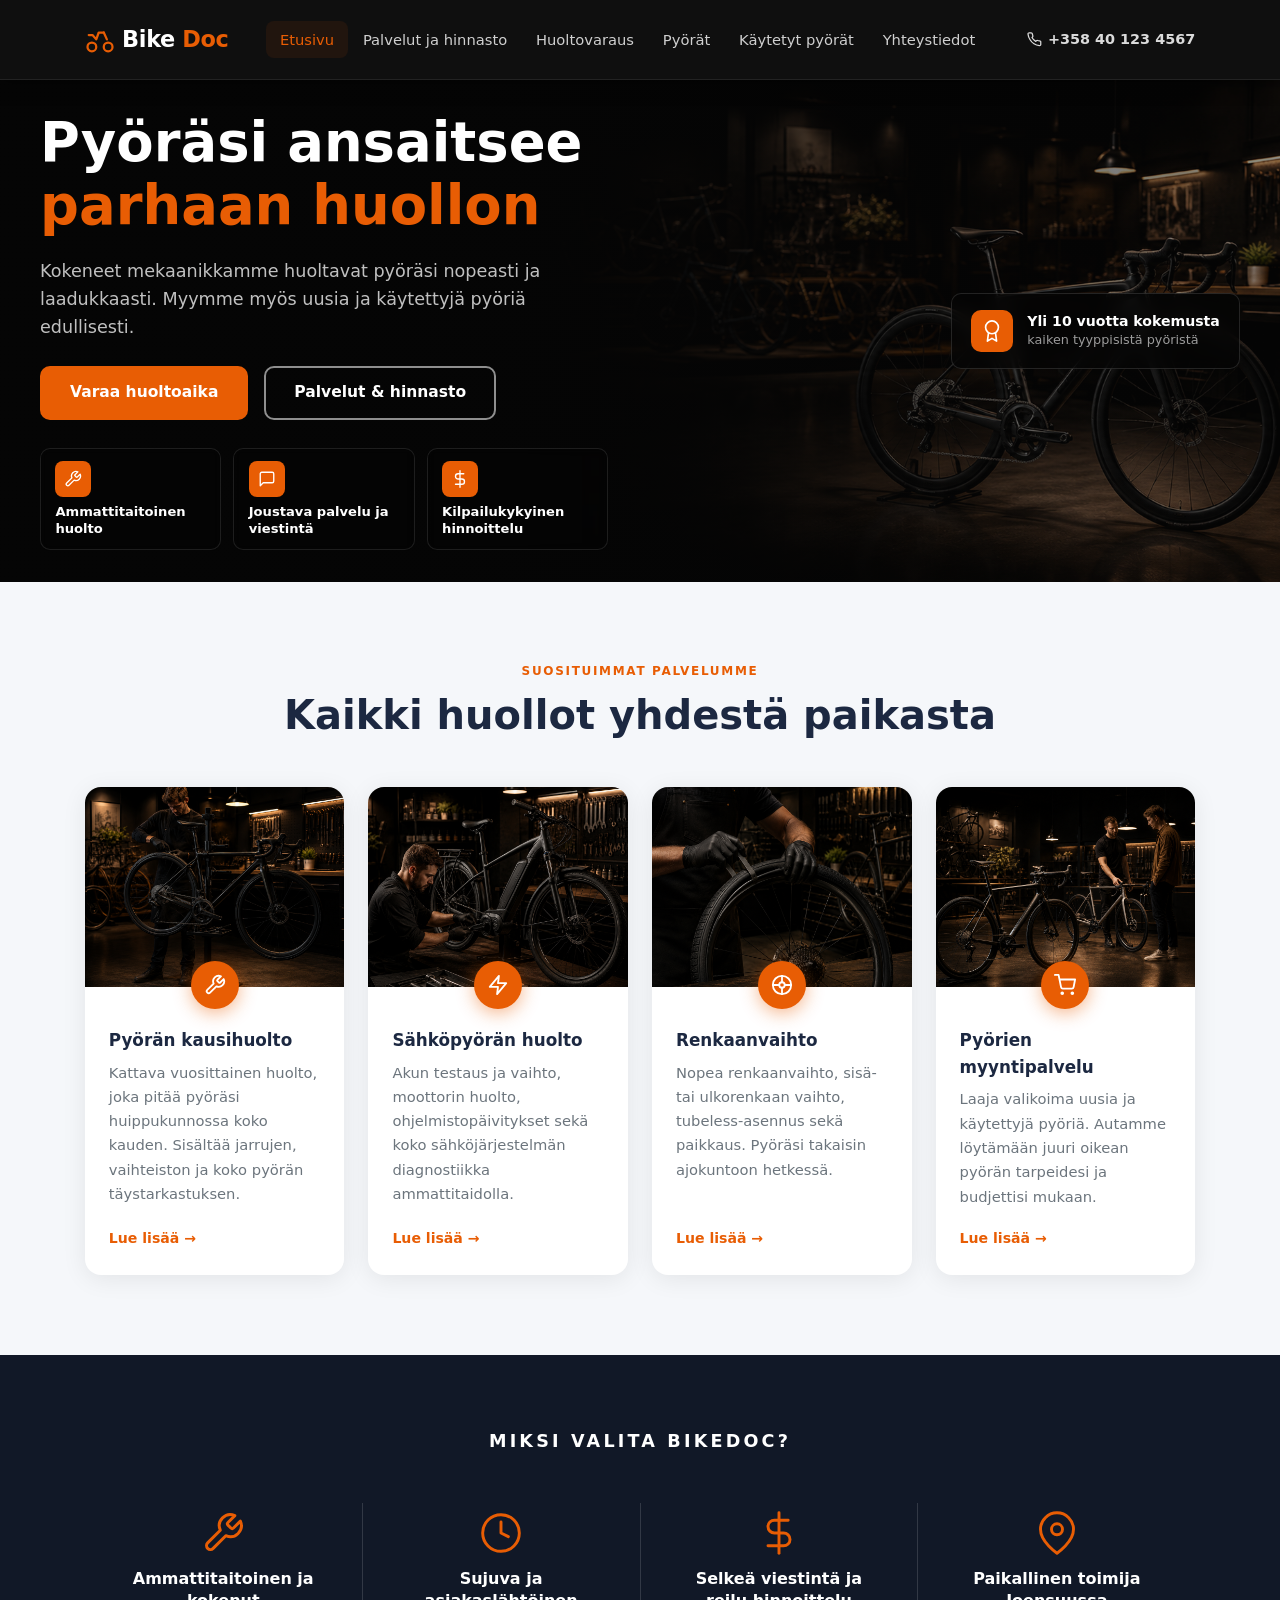
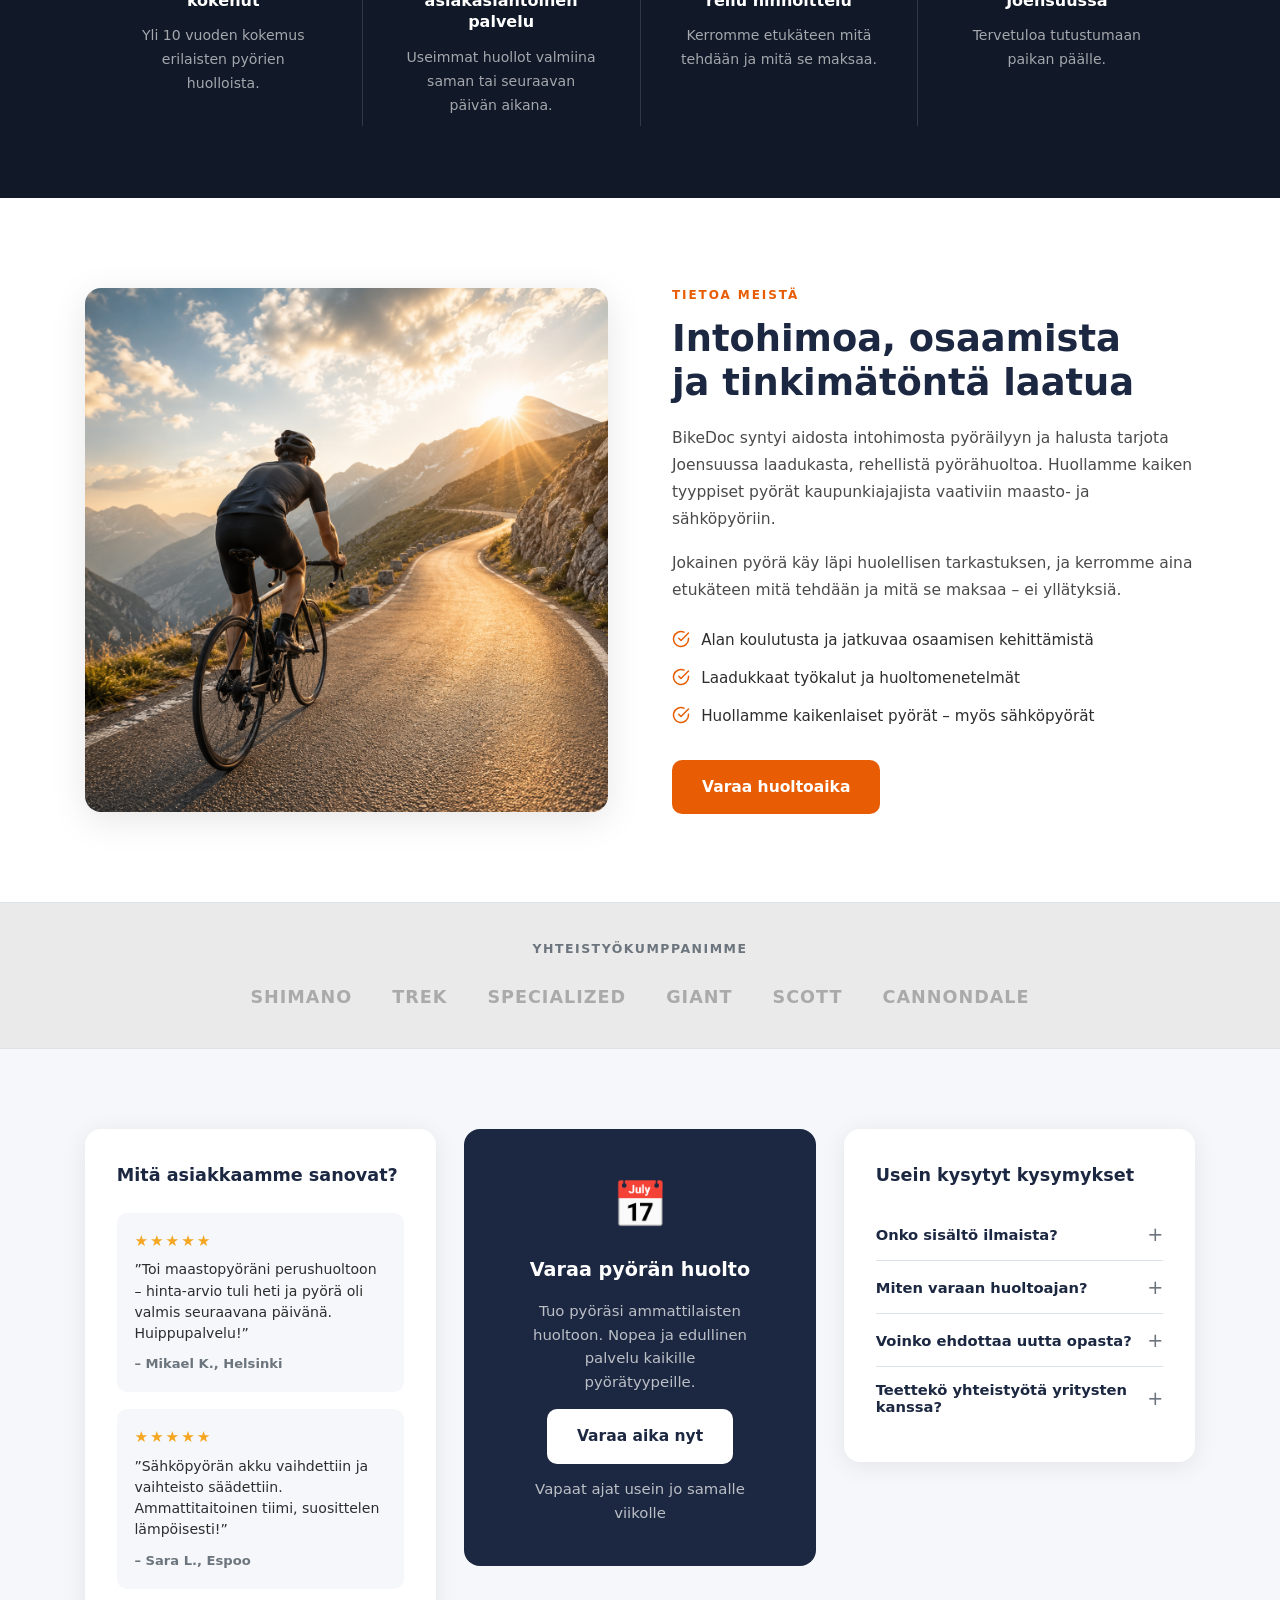
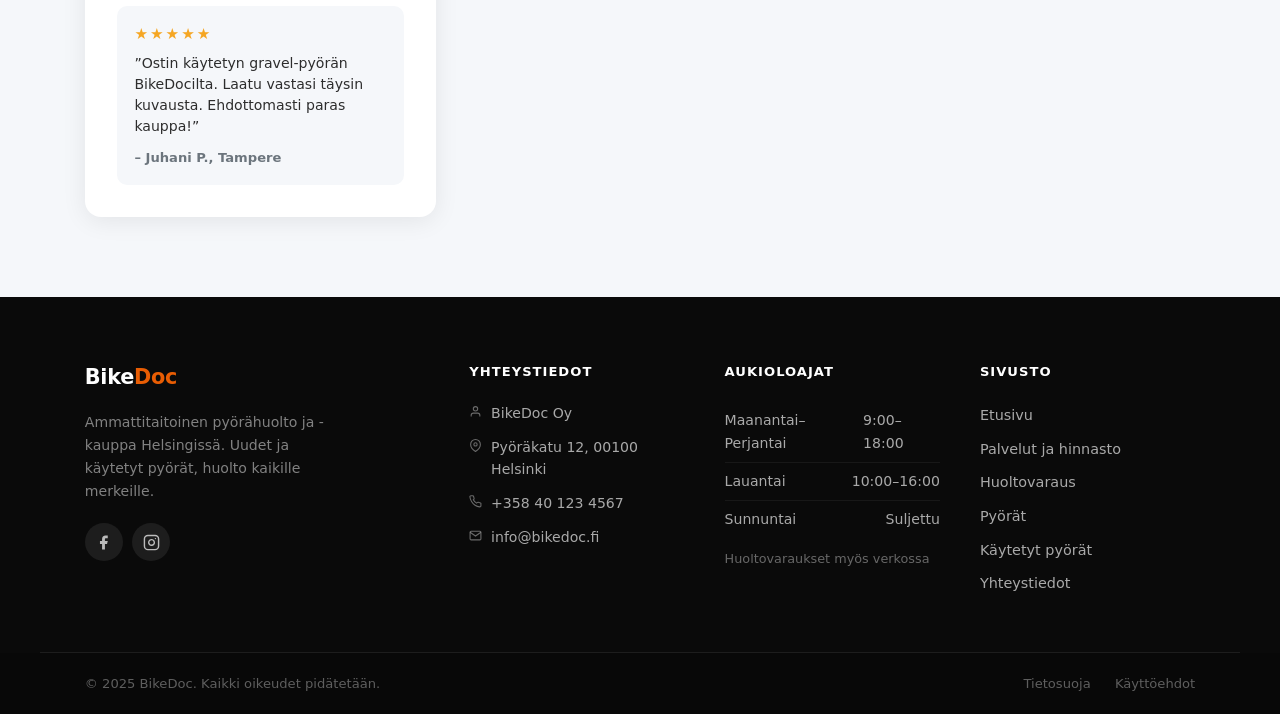
==== index.html @ e38646f8 "Muutokset" ====
﻿<!DOCTYPE html>
<html lang="fi">
<head>
  <meta charset="UTF-8" />
  <meta name="viewport" content="width=device-width, initial-scale=1.0" />
  <title>BikeDoc – Pyörähuolto &amp; pyöräkauppa</title>
  <meta name="description" content="BikeDoc tarjoaa ammattitaitoisen pyörähuollon, uusien ja käytettyjen pyörien myynnin sekä kaiken tarvittavan pyöräilyyn. Helsinki." />
  <link rel="stylesheet" href="css/style.css" />
  <style>
    /* ---- Moderni palvelukortit-osio ----------------------------- */
    .palvelut-osio {
      padding: 5rem 0;
      background: var(--clr-light, #f5f7fa);
    }
    .palvelut-eyebrow {
      display: block;
      text-align: center;
      font-size: 0.75rem;
      font-weight: 700;
      letter-spacing: 0.14em;
      text-transform: uppercase;
      color: #E85D04;
      margin-bottom: 0.6rem;
    }
    .palvelut-otsikko {
      text-align: center;
      font-size: clamp(1.8rem, 3.8vw, 2.5rem);
      font-weight: 800;
      color: var(--clr-dark, #1c2841);
      margin-bottom: 3rem;
      line-height: 1.2;
    }
    .palvelut-grid {
      display: grid;
      grid-template-columns: repeat(4, 1fr);
      gap: 1.5rem;
    }
    .palvelut-kortti {
      background: #fff;
      border-radius: 16px;
      box-shadow: 0 4px 24px rgba(0,0,0,.08);
      overflow: visible;
      transition: transform 0.28s ease, box-shadow 0.28s ease;
      display: flex;
      flex-direction: column;
    }
    .palvelut-kortti:hover {
      transform: translateY(-7px);
      box-shadow: 0 18px 48px rgba(0,0,0,.16);
    }
    .palvelut-kuva-wrap {
      position: relative;
      flex-shrink: 0;
    }
    .palvelut-kuva {
      width: 100%;
      height: 200px;
      object-fit: cover;
      display: block;
      border-radius: 16px 16px 0 0;
    }
    .palvelut-ikoni-wrap {
      position: absolute;
      bottom: -22px;
      left: 50%;
      transform: translateX(-50%);
      width: 48px;
      height: 48px;
      background: #E85D04;
      border-radius: 50%;
      display: flex;
      align-items: center;
      justify-content: center;
      box-shadow: 0 4px 18px rgba(232,93,4,.45);
      z-index: 2;
    }
    .palvelut-teksti {
      padding: 2.2rem 1.5rem 1.6rem;
      display: flex;
      flex-direction: column;
      flex: 1;
      gap: 0.4rem;
    }
    .palvelut-teksti h3 {
      font-size: 1.05rem;
      font-weight: 700;
      color: var(--clr-dark, #1c2841);
      margin-top: 0.3rem;
    }
    .palvelut-teksti p {
      font-size: 0.92rem;
      color: var(--clr-muted, #6c757d);
      line-height: 1.65;
      flex: 1;
    }
    .palvelut-linkki {
      display: inline-flex;
      align-items: center;
      gap: 0.2rem;
      font-size: 0.88rem;
      font-weight: 700;
      color: #E85D04;
      margin-top: 0.75rem;
      transition: gap 0.2s ease, color 0.2s ease;
      text-decoration: none;
    }
    .palvelut-linkki:hover {
      gap: 0.45rem;
      color: #c44b00;
    }
    @media (max-width: 1024px) {
      .palvelut-grid { grid-template-columns: repeat(2, 1fr); }
    }
    @media (max-width: 580px) {
      .palvelut-grid { grid-template-columns: 1fr; }
    }

    /* ---- Miksi valita -osio ----------------------------------- */
    .miksi-osio {
      background: #111827;
      padding: 4.5rem 0;
      width: 100%;
    }
    .miksi-otsikko {
      text-align: center;
      font-size: clamp(0.9rem, 2vw, 1.1rem);
      font-weight: 800;
      letter-spacing: 0.18em;
      text-transform: uppercase;
      color: #fff;
      margin-bottom: 3rem;
    }
    .miksi-grid {
      display: flex;
      align-items: stretch;
    }
    .miksi-kohta {
      flex: 1;
      display: flex;
      flex-direction: column;
      align-items: center;
      text-align: center;
      padding: 0.5rem 2.5rem;
      gap: 0.8rem;
    }
    .miksi-kohta + .miksi-kohta {
      border-left: 1px solid rgba(255,255,255,.14);
    }
    .miksi-ikoni {
      width: 44px;
      height: 44px;
      color: #E85D04;
      flex-shrink: 0;
      transition: transform 0.25s ease, color 0.25s ease;
    }
    .miksi-kohta:hover .miksi-ikoni {
      transform: scale(1.18);
      color: #ff7e35;
    }
    .miksi-kohta h3 {
      font-size: 1rem;
      font-weight: 700;
      color: #fff;
      line-height: 1.35;
      margin: 0;
    }
    .miksi-kohta p {
      font-size: 0.88rem;
      color: rgba(255,255,255,.62);
      line-height: 1.7;
      margin: 0;
    }
    @media (max-width: 768px) {
      .miksi-grid {
        flex-direction: column;
      }
      .miksi-kohta {
        padding: 1.75rem 1.5rem;
      }
      .miksi-kohta + .miksi-kohta {
        border-left: none;
        border-top: 1px solid rgba(255,255,255,.14);
      }
    }

    /* ---- Tietoa meistä -osio ---------------------------------- */
    .tietoa-osio {
      padding: 5.5rem 0;
      background: #fff;
    }
    .tietoa-grid {
      display: grid;
      grid-template-columns: 1fr 1fr;
      gap: 4rem;
      align-items: center;
    }
    .tietoa-kuva img {
      width: 100%;
      height: auto;
      border-radius: 16px;
      box-shadow: 0 8px 36px rgba(0,0,0,.10);
      display: block;
    }
    .tietoa-eyebrow {
      display: block;
      font-size: 0.75rem;
      font-weight: 700;
      letter-spacing: 0.16em;
      text-transform: uppercase;
      color: #E85D04;
      margin-bottom: 0.75rem;
    }
    .tietoa-otsikko {
      font-size: clamp(1.7rem, 3.2vw, 2.3rem);
      font-weight: 800;
      color: #1c2841;
      line-height: 1.2;
      margin-bottom: 1.25rem;
    }
    .tietoa-teksti p {
      font-size: 0.97rem;
      color: #4a4a4a;
      line-height: 1.75;
      margin-bottom: 1rem;
    }
    .tietoa-lista {
      list-style: none;
      padding: 0;
      margin: 1.5rem 0 2rem;
      display: flex;
      flex-direction: column;
      gap: 0.85rem;
    }
    .tietoa-lista li {
      display: flex;
      align-items: flex-start;
      gap: 0.7rem;
      font-size: 0.95rem;
      color: #2d2d2d;
      font-weight: 500;
    }
    .tietoa-lista li svg {
      flex-shrink: 0;
      margin-top: 2px;
      color: #E85D04;
    }
    @media (max-width: 860px) {
      .tietoa-grid {
        grid-template-columns: 1fr;
        gap: 2.5rem;
      }
    }
  </style>
</head>
<body>

  <!-- ======================================================
       1. HEADER – logo | nav (6 kpl) | puhelin | sticky
       ====================================================== -->
  <header class="site-header" id="site-header">
    <div class="container hdr-inner">

      <!-- Logo -->
      <a href="index.html" class="logo" aria-label="BikeDoc etusivu">
        <svg width="30" height="30" viewBox="0 0 24 24" fill="none" stroke="currentColor"
             stroke-width="1.8" stroke-linecap="round" stroke-linejoin="round" aria-hidden="true">
          <circle cx="5.5" cy="17.5" r="3.5"/>
          <circle cx="18.5" cy="17.5" r="3.5"/>
          <path d="M15 6h-4l-2 5.5-3-3.5H3"/>
          <path d="M15 6l2.5 5.5"/>
        </svg>
        Bike<span>Doc</span>
      </a>

      <!-- Hamburger (mobiili) -->
      <button class="hamburger" id="hamburger"
              aria-label="Avaa valikko" aria-expanded="false" aria-controls="main-nav">
        <span></span><span></span><span></span>
      </button>

      <!-- Navigaatio – keskellä -->
      <nav class="main-nav" id="main-nav" role="navigation" aria-label="Päänavigaatio">
        <ul>
          <li><a href="index.html" class="active" aria-current="page">Etusivu</a></li>
          <li><a href="palvelut.html">Palvelut ja hinnasto</a></li>
          <li><a href="huoltovaraus.html">Huoltovaraus</a></li>
          <li><a href="pyorat.html">Pyörät</a></li>
          <li><a href="kaytetyt.html">Käytetyt pyörät</a></li>
          <li><a href="yhteystiedot.html">Yhteystiedot</a></li>
        </ul>
      </nav>

      <!-- Puhelinnumero oikealla -->
      <a href="tel:+358401234567" class="hdr-phone" aria-label="Soita meille">
        <svg width="15" height="15" viewBox="0 0 24 24" fill="none" stroke="currentColor"
             stroke-width="2" stroke-linecap="round" stroke-linejoin="round" aria-hidden="true">
          <path d="M22 16.92v3a2 2 0 0 1-2.18 2 19.79 19.79 0 0 1-8.63-3.07
                   A19.5 19.5 0 0 1 4.69 12a19.79 19.79 0 0 1-3.07-8.67
                   A2 2 0 0 1 3.6 1.27h3a2 2 0 0 1 2 1.72
                   c.127.96.361 1.903.7 2.81a2 2 0 0 1-.45 2.11L7.91 8.9
                   a16 16 0 0 0 6.09 6.09l.98-.98a2 2 0 0 1 2.11-.45
                   c.907.339 1.85.573 2.81.7A2 2 0 0 1 22 16.92z"/>
        </svg>
        +358 40 123 4567
      </a>

    </div>
  </header><!-- /header -->


  <!-- ======================================================
       2. HERO – taustakuva | vasen sisältö | oikea visuaali
       ====================================================== -->
  <section class="hero" aria-labelledby="hero-heading">

    <!-- Taustakuva: korvaa url omalla kuvallasi -->
    <div class="hero-bg" style="background-image:url('images/etusivu.png');"
         role="img" aria-label="BikeDoc pyöräkorjaamo"></div>
    <div class="hero-overlay" aria-hidden="true"></div>

    <div class="container hero-inner">

      <!-- Vasen: otsikko + teksti + napit -->
      <div class="hero-content">
        <h1 id="hero-heading">Pyöräsi ansaitsee<br><em>parhaan huollon</em></h1>
        <p>Kokeneet mekaanikkamme huoltavat pyöräsi nopeasti ja laadukkaasti.
           Myymme myös uusia ja käytettyjä pyöriä edullisesti.</p>

        <!-- CTA-napit -->
        <div class="hero-buttons">
          <a href="huoltovaraus.html" class="btn btn-primary">Varaa huoltoaika</a>
          <a href="palvelut.html" class="btn btn-ghost">Palvelut &amp; hinnasto</a>
        </div>

        <!-- 3 feature-korttia vierekkäin -->
        <div class="hero-features">
          <div class="hero-feat">
            <div class="hf-icon-wrap" aria-hidden="true">
              <svg width="18" height="18" viewBox="0 0 24 24" fill="none" stroke="currentColor"
                   stroke-width="1.8" stroke-linecap="round" stroke-linejoin="round">
                <path d="M14.7 6.3a1 1 0 0 0 0 1.4l1.6 1.6a1 1 0 0 0 1.4 0l3.77-3.77a6 6 0 0 1-7.94 7.94l-6.91 6.91a2.12 2.12 0 0 1-3-3l6.91-6.91a6 6 0 0 1 7.94-7.94l-3.76 3.76z"/>
              </svg>
            </div>
            <strong>Ammattitaitoinen huolto</strong>
          </div>
          <div class="hero-feat">
            <div class="hf-icon-wrap" aria-hidden="true">
              <svg width="18" height="18" viewBox="0 0 24 24" fill="none" stroke="currentColor"
                   stroke-width="1.8" stroke-linecap="round" stroke-linejoin="round">
                <path d="M21 15a2 2 0 0 1-2 2H7l-4 4V5a2 2 0 0 1 2-2h14a2 2 0 0 1 2 2z"/>
              </svg>
            </div>
            <strong>Joustava palvelu ja viestintä</strong>
          </div>
          <div class="hero-feat">
            <div class="hf-icon-wrap" aria-hidden="true">
              <svg width="18" height="18" viewBox="0 0 24 24" fill="none" stroke="currentColor"
                   stroke-width="1.8" stroke-linecap="round" stroke-linejoin="round">
                <line x1="12" y1="1" x2="12" y2="23"/>
                <path d="M17 5H9.5a3.5 3.5 0 0 0 0 7h5a3.5 3.5 0 0 1 0 7H6"/>
              </svg>
            </div>
            <strong>Kilpailukykyinen hinnoittelu</strong>
          </div>
        </div>
      </div>

      <!-- Oikea: kokemusnosto kuvan päällä -->
      <div class="hero-right">

        <!-- Kokemusnosto kuvan päällä oikeassa reunassa -->
        <div class="hero-badge">
          <div class="hero-badge-icon" aria-hidden="true">
            <svg width="22" height="22" viewBox="0 0 24 24" fill="none" stroke="currentColor"
                 stroke-width="1.8" stroke-linecap="round" stroke-linejoin="round">
              <circle cx="12" cy="8" r="7"/>
              <polyline points="8.21 13.89 7 23 12 20 17 23 15.79 13.88"/>
            </svg>
          </div>
          <div class="hero-badge-text">
            <strong>Yli 10 vuotta kokemusta</strong>
            <span>kaiken tyyppisistä pyöristä</span>
          </div>
        </div>
      </div>

    </div><!-- /hero-inner -->

  </section><!-- /hero -->


  <!-- ======================================================
       3. PALVELUT – moderni kuvakortti-osio
       ====================================================== -->
  <section class="palvelut-osio" aria-labelledby="palvelut-heading">
    <div class="container">

      <span class="palvelut-eyebrow">SUOSITUIMMAT PALVELUMME</span>
      <h2 class="palvelut-otsikko" id="palvelut-heading">Kaikki huollot yhdestä paikasta</h2>

      <div class="palvelut-grid">

        <!-- Kortti 1: Pyörän kausihuolto -->
        <article class="palvelut-kortti">
          <div class="palvelut-kuva-wrap">
            <img src="images/palvelu_kausihuolto.png" alt="Pyörän kausihuolto" class="palvelut-kuva">
            <div class="palvelut-ikoni-wrap" aria-hidden="true">
              <svg width="22" height="22" viewBox="0 0 24 24" fill="none" stroke="#fff"
                   stroke-width="2" stroke-linecap="round" stroke-linejoin="round">
                <path d="M14.7 6.3a1 1 0 0 0 0 1.4l1.6 1.6a1 1 0 0 0 1.4 0l3.77-3.77a6 6 0 0 1-7.94 7.94l-6.91 6.91a2.12 2.12 0 0 1-3-3l6.91-6.91a6 6 0 0 1 7.94-7.94l-3.76 3.76z"/>
              </svg>
            </div>
          </div>
          <div class="palvelut-teksti">
            <h3>Pyörän kausihuolto</h3>
            <p>Kattava vuosittainen huolto, joka pitää pyöräsi huippukunnossa koko kauden.
               Sisältää jarrujen, vaihteiston ja koko pyörän täystarkastuksen.</p>
            <a href="palvelut.html" class="palvelut-linkki">Lue lisää →</a>
          </div>
        </article>

        <!-- Kortti 2: Sähköpyörän huolto -->
        <article class="palvelut-kortti">
          <div class="palvelut-kuva-wrap">
            <img src="images/palvelu_sahkopyoran_huolto.png" alt="Sähköpyörän huolto" class="palvelut-kuva">
            <div class="palvelut-ikoni-wrap" aria-hidden="true">
              <svg width="22" height="22" viewBox="0 0 24 24" fill="none" stroke="#fff"
                   stroke-width="2" stroke-linecap="round" stroke-linejoin="round">
                <polygon points="13 2 3 14 12 14 11 22 21 10 12 10 13 2"/>
              </svg>
            </div>
          </div>
          <div class="palvelut-teksti">
            <h3>Sähköpyörän huolto</h3>
            <p>Akun testaus ja vaihto, moottorin huolto, ohjelmistopäivitykset sekä
               koko sähköjärjestelmän diagnostiikka ammattitaidolla.</p>
            <a href="palvelut.html" class="palvelut-linkki">Lue lisää →</a>
          </div>
        </article>

        <!-- Kortti 3: Renkaanvaihto -->
        <article class="palvelut-kortti">
          <div class="palvelut-kuva-wrap">
            <img src="images/palvelu_renkaanvaihto.png" alt="Renkaanvaihto" class="palvelut-kuva">
            <div class="palvelut-ikoni-wrap" aria-hidden="true">
              <svg width="22" height="22" viewBox="0 0 24 24" fill="none" stroke="#fff"
                   stroke-width="2" stroke-linecap="round" stroke-linejoin="round">
                <circle cx="12" cy="12" r="10"/>
                <circle cx="12" cy="12" r="3"/>
                <line x1="12" y1="2" x2="12" y2="9"/>
                <line x1="12" y1="15" x2="12" y2="22"/>
                <line x1="2" y1="12" x2="9" y2="12"/>
                <line x1="15" y1="12" x2="22" y2="12"/>
              </svg>
            </div>
          </div>
          <div class="palvelut-teksti">
            <h3>Renkaanvaihto</h3>
            <p>Nopea renkaanvaihto, sisä- tai ulkorenkaan vaihto, tubeless-asennus sekä
               paikkaus. Pyöräsi takaisin ajokuntoon hetkessä.</p>
            <a href="palvelut.html" class="palvelut-linkki">Lue lisää →</a>
          </div>
        </article>

        <!-- Kortti 4: Pyörien myyntipalvelu -->
        <article class="palvelut-kortti">
          <div class="palvelut-kuva-wrap">
            <img src="images/palvelu_pyorien_myyntipalvelu.png" alt="Pyörien myyntipalvelu" class="palvelut-kuva">
            <div class="palvelut-ikoni-wrap" aria-hidden="true">
              <svg width="22" height="22" viewBox="0 0 24 24" fill="none" stroke="#fff"
                   stroke-width="2" stroke-linecap="round" stroke-linejoin="round">
                <circle cx="9" cy="21" r="1"/>
                <circle cx="20" cy="21" r="1"/>
                <path d="M1 1h4l2.68 13.39a2 2 0 0 0 2 1.61h9.72a2 2 0 0 0 2-1.61L23 6H6"/>
              </svg>
            </div>
          </div>
          <div class="palvelut-teksti">
            <h3>Pyörien myyntipalvelu</h3>
            <p>Laaja valikoima uusia ja käytettyjä pyöriä. Autamme löytämään juuri oikean
               pyörän tarpeidesi ja budjettisi mukaan.</p>
            <a href="palvelut.html" class="palvelut-linkki">Lue lisää →</a>
          </div>
        </article>

      </div><!-- /palvelut-grid -->
    </div>
  </section><!-- /palvelut -->


  <!-- ======================================================
       4. MIKSI VALITA – tumma palkki + 4 nostoa
       ====================================================== -->
  <section class="miksi-osio" aria-labelledby="miksi-heading">
    <div class="container">

      <h2 class="miksi-otsikko" id="miksi-heading">MIKSI VALITA BIKEDOC?</h2>

      <div class="miksi-grid">

        <!-- 1. Ammattitaitoinen -->
        <div class="miksi-kohta">
          <svg class="miksi-ikoni" viewBox="0 0 24 24" fill="none" stroke="currentColor"
               stroke-width="1.6" stroke-linecap="round" stroke-linejoin="round" aria-hidden="true">
            <path d="M14.7 6.3a1 1 0 0 0 0 1.4l1.6 1.6a1 1 0 0 0 1.4 0l3.77-3.77
                     a6 6 0 0 1-7.94 7.94l-6.91 6.91a2.12 2.12 0 0 1-3-3l6.91-6.91
                     a6 6 0 0 1 7.94-7.94l-3.76 3.76z"/>
          </svg>
          <h3>Ammattitaitoinen ja kokenut</h3>
          <p>Yli 10 vuoden kokemus erilaisten pyörien huolloista.</p>
        </div>

        <!-- 2. Nopea palvelu -->
        <div class="miksi-kohta">
          <svg class="miksi-ikoni" viewBox="0 0 24 24" fill="none" stroke="currentColor"
               stroke-width="1.6" stroke-linecap="round" stroke-linejoin="round" aria-hidden="true">
            <circle cx="12" cy="12" r="10"/>
            <polyline points="12 6 12 12 16 14"/>
          </svg>
          <h3>Sujuva ja asiakaslähtöinen palvelu</h3>
          <p>Useimmat huollot valmiina saman tai seuraavan päivän aikana.</p>
        </div>

        <!-- 3. Hinnoittelu -->
        <div class="miksi-kohta">
          <svg class="miksi-ikoni" viewBox="0 0 24 24" fill="none" stroke="currentColor"
               stroke-width="1.6" stroke-linecap="round" stroke-linejoin="round" aria-hidden="true">
            <line x1="12" y1="1" x2="12" y2="23"/>
            <path d="M17 5H9.5a3.5 3.5 0 0 0 0 7h5a3.5 3.5 0 0 1 0 7H6"/>
          </svg>
          <h3>Selkeä viestintä ja reilu hinnoittelu</h3>
          <p>Kerromme etukäteen mitä tehdään ja mitä se maksaa.</p>
        </div>

        <!-- 4. Paikallinen -->
        <div class="miksi-kohta">
          <svg class="miksi-ikoni" viewBox="0 0 24 24" fill="none" stroke="currentColor"
               stroke-width="1.6" stroke-linecap="round" stroke-linejoin="round" aria-hidden="true">
            <path d="M21 10c0 7-9 13-9 13s-9-6-9-13a9 9 0 0 1 18 0z"/>
            <circle cx="12" cy="10" r="3"/>
          </svg>
          <h3>Paikallinen toimija Joensuussa</h3>
          <p>Tervetuloa tutustumaan paikan päälle.</p>
        </div>

      </div>
    </div>
  </section><!-- /miksi valita -->


  <!-- ======================================================
       5. TIETOA MEISTÄ – valkoinen + 2 saraketta
       ====================================================== -->
  <section class="tietoa-osio" aria-labelledby="tietoa-heading">
    <div class="container">
      <div class="tietoa-grid">

        <!-- Vasen: kuva -->
        <div class="tietoa-kuva">
          <img src="images/intohimo.png" alt="BikeDoc – ammattitaitoinen pyörähuolto">
        </div>

        <!-- Oikea: teksti -->
        <div class="tietoa-teksti">
          <span class="tietoa-eyebrow">TIETOA MEISTÄ</span>
          <h2 class="tietoa-otsikko" id="tietoa-heading">Intohimoa, osaamista<br>ja tinkimätöntä laatua</h2>
          <p>BikeDoc syntyi aidosta intohimosta pyöräilyyn ja halusta tarjota
             Joensuussa laadukasta, rehellistä pyörähuoltoa. Huollamme kaiken
             tyyppiset pyörät kaupunkiajajista vaativiin maasto- ja sähköpyöriin.</p>
          <p>Jokainen pyörä käy läpi huolellisen tarkastuksen, ja kerromme aina
             etukäteen mitä tehdään ja mitä se maksaa – ei yllätyksiä.</p>

          <ul class="tietoa-lista">
            <li>
              <svg width="18" height="18" viewBox="0 0 24 24" fill="none" stroke="currentColor"
                   stroke-width="2" stroke-linecap="round" stroke-linejoin="round" aria-hidden="true">
                <path d="M22 11.08V12a10 10 0 1 1-5.93-9.14"/>
                <polyline points="22 4 12 14.01 9 11.01"/>
              </svg>
              Alan koulutusta ja jatkuvaa osaamisen kehittämistä
            </li>
            <li>
              <svg width="18" height="18" viewBox="0 0 24 24" fill="none" stroke="currentColor"
                   stroke-width="2" stroke-linecap="round" stroke-linejoin="round" aria-hidden="true">
                <path d="M22 11.08V12a10 10 0 1 1-5.93-9.14"/>
                <polyline points="22 4 12 14.01 9 11.01"/>
              </svg>
              Laadukkaat työkalut ja huoltomenetelmät
            </li>
            <li>
              <svg width="18" height="18" viewBox="0 0 24 24" fill="none" stroke="currentColor"
                   stroke-width="2" stroke-linecap="round" stroke-linejoin="round" aria-hidden="true">
                <path d="M22 11.08V12a10 10 0 1 1-5.93-9.14"/>
                <polyline points="22 4 12 14.01 9 11.01"/>
              </svg>
              Huollamme kaikenlaiset pyörät – myös sähköpyörät
            </li>
          </ul>

          <a href="huoltovaraus.html" class="btn btn-primary">Varaa huoltoaika</a>
        </div>

      </div>
    </div>
  </section><!-- /tietoa -->


  <!-- ======================================================
       6. LOGORIVI – harmaa tausta + brändilogot
       ====================================================== -->
  <div class="logo-row" aria-label="Yhteistyökumppanit">
    <div class="container">
      <p class="logo-row-label">Yhteistyökumppanimme</p>
      <div class="logos">
        <span class="brand-logo">Shimano</span>
        <span class="brand-logo">Trek</span>
        <span class="brand-logo">Specialized</span>
        <span class="brand-logo">Giant</span>
        <span class="brand-logo">Scott</span>
        <span class="brand-logo">Cannondale</span>
      </div>
    </div>
  </div><!-- /logorivi -->


  <!-- ======================================================
       7. KOLMEN LAATIKON OSIO
       ====================================================== -->
  <section class="section three-boxes" aria-label="Arvostelut, varaus ja UKK">
    <div class="container">
      <div class="boxes-grid">

        <!-- Arvostelut -->
        <div class="box box-reviews">
          <h3>Mitä asiakkaamme sanovat?</h3>
          <div class="reviews">
            <div class="review">
              <div class="stars" aria-label="5 tähteä">★★★★★</div>
              <p>”Toi maastopyöräni perushuoltoon – hinta-arvio tuli heti ja
                 pyörä oli valmis seuraavana päivänä. Huippupalvelu!”</p>
              <cite>– Mikael K., Helsinki</cite>
            </div>
            <div class="review">
              <div class="stars" aria-label="5 tähteä">★★★★★</div>
              <p>”Sähköpyörän akku vaihdettiin ja vaihteisto säädettiin.
                 Ammattitaitoinen tiimi, suosittelen lämpöisesti!”</p>
              <cite>– Sara L., Espoo</cite>
            </div>
            <div class="review">
              <div class="stars" aria-label="5 tähteä">★★★★★</div>
              <p>”Ostin käytetyn gravel-pyörän BikeDocilta. Laatu vastasi
                 täysin kuvausta. Ehdottomasti paras kauppa!”</p>
              <cite>– Juhani P., Tampere</cite>
            </div>
          </div>
        </div><!-- /arvostelut -->

        <!-- Varaus CTA -->
        <div class="box box-booking">
          <div class="booking-inner">
            <span class="booking-icon" aria-hidden="true">📅</span>
            <h3>Varaa pyörän huolto</h3>
            <p>Tuo pyöräsi ammattilaisten huoltoon.
               Nopea ja edullinen palvelu kaikille pyörätyypeille.</p>
          <a href="huoltovaraus.html" class="btn btn-white">Varaa aika nyt</a>
            <p class="booking-note">Vapaat ajat usein jo samalle viikolle</p>
          </div>
        </div><!-- /varaus -->

        <!-- FAQ accordion -->
        <div class="box box-faq">
          <h3>Usein kysytyt kysymykset</h3>
          <div class="faq" role="list">

            <div class="faq-item" role="listitem">
              <button class="faq-q" aria-expanded="false">
                <span>Onko sisältö ilmaista?</span>
                <span class="faq-icon" aria-hidden="true">+</span>
              </button>
              <div class="faq-a" hidden>
                <p>Kyllä! Kaikki oppaat ja reitit ovat täysin ilmaisia –
                   ei rekisteröitymistä, ei maksumuureja.</p>
              </div>
            </div>

            <div class="faq-item" role="listitem">
              <button class="faq-q" aria-expanded="false">
                <span>Miten varaan huoltoajan?</span>
                <span class="faq-icon" aria-hidden="true">+</span>
              </button>
              <div class="faq-a" hidden>
                <p>Käytä yhteydenottolomaketta tai soita suoraan numeroomme.
                   Vastaamme 1–2 arkipäivässä.</p>
              </div>
            </div>

            <div class="faq-item" role="listitem">
              <button class="faq-q" aria-expanded="false">
                <span>Voinko ehdottaa uutta opasta?</span>
                <span class="faq-icon" aria-hidden="true">+</span>
              </button>
              <div class="faq-a" hidden>
                <p>Ehdottomasti! Lähetä idea yhteystietolomakkeella.
                   Käymme kaikki ehdotukset läpi.</p>
              </div>
            </div>

            <div class="faq-item" role="listitem">
              <button class="faq-q" aria-expanded="false">
                <span>Teettekö yhteistyötä yritysten kanssa?</span>
                <span class="faq-icon" aria-hidden="true">+</span>
              </button>
              <div class="faq-a" hidden>
                <p>Kyllä. Toimituksellinen riippumattomuus säilyy aina.
                   Kaikki yhteistyöt merkitään avoimesti.</p>
              </div>
            </div>

          </div><!-- /faq -->
        </div><!-- /faq-box -->

      </div><!-- /boxes-grid -->
    </div>
  </section><!-- /kolmen-kaatikot -->


  <!-- ======================================================
       8. FOOTER – 4 saraketta
       ====================================================== -->
  <footer class="site-footer" role="contentinfo">
    <div class="container footer-grid">

      <!-- Sarake 1: Logo + teksti + some -->
      <div class="fc fc-brand">
        <a href="index.html" class="logo logo-footer" aria-label="BikeDoc etusivu">
          Bike<span>Doc</span>
        </a>
        <p>Ammattitaitoinen pyörähuolto ja -kauppa Helsingissä.
           Uudet ja käytetyt pyörät, huolto kaikille merkeille.</p>
        <div class="social-links" aria-label="Sosiaalinen media">
          <a href="https://facebook.com/" target="_blank" rel="noopener noreferrer"
             aria-label="Facebook">
            <svg width="17" height="17" viewBox="0 0 24 24" fill="currentColor" aria-hidden="true">
              <path d="M18 2h-3a5 5 0 0 0-5 5v3H7v4h3v8h4v-8h3l1-4h-4V7a1 1 0 0 1 1-1h3z"/>
            </svg>
          </a>
          <a href="https://instagram.com/" target="_blank" rel="noopener noreferrer"
             aria-label="Instagram">
            <svg width="17" height="17" viewBox="0 0 24 24" fill="none" stroke="currentColor"
                 stroke-width="2" stroke-linecap="round" stroke-linejoin="round" aria-hidden="true">
              <rect x="2" y="2" width="20" height="20" rx="5" ry="5"/>
              <path d="M16 11.37A4 4 0 1 1 12.63 8 4 4 0 0 1 16 11.37z"/>
              <line x1="17.5" y1="6.5" x2="17.51" y2="6.5"/>
            </svg>
          </a>
        </div>
      </div>

      <!-- Sarake 2: Yhteystiedot -->
      <div class="fc">
        <h4>Yhteystiedot</h4>
        <ul class="fc-list contact-list">
          <li>
            <svg width="13" height="13" viewBox="0 0 24 24" fill="none" stroke="currentColor"
                 stroke-width="2" aria-hidden="true">
              <path d="M20 21v-2a4 4 0 0 0-4-4H8a4 4 0 0 0-4 4v2"/>
              <circle cx="12" cy="7" r="4"/>
            </svg>
            BikeDoc Oy
          </li>
          <li>
            <svg width="13" height="13" viewBox="0 0 24 24" fill="none" stroke="currentColor"
                 stroke-width="2" aria-hidden="true">
              <path d="M21 10c0 7-9 13-9 13s-9-6-9-13a9 9 0 0 1 18 0z"/>
              <circle cx="12" cy="10" r="3"/>
            </svg>
            Pyöräkatu 12, 00100 Helsinki
          </li>
          <li>
            <svg width="13" height="13" viewBox="0 0 24 24" fill="none" stroke="currentColor"
                 stroke-width="2" aria-hidden="true">
              <path d="M22 16.92v3a2 2 0 0 1-2.18 2 19.79 19.79 0 0 1-8.63-3.07
                       A19.5 19.5 0 0 1 4.69 12a19.79 19.79 0 0 1-3.07-8.67
                       A2 2 0 0 1 3.6 1.27h3a2 2 0 0 1 2 1.72
                       c.127.96.361 1.903.7 2.81a2 2 0 0 1-.45 2.11L7.91 8.9
                       a16 16 0 0 0 6.09 6.09l.98-.98a2 2 0 0 1 2.11-.45
                       c.907.339 1.85.573 2.81.7A2 2 0 0 1 22 16.92z"/>
            </svg>
            <a href="tel:+358401234567">+358 40 123 4567</a>
          </li>
          <li>
            <svg width="13" height="13" viewBox="0 0 24 24" fill="none" stroke="currentColor"
                 stroke-width="2" aria-hidden="true">
              <path d="M4 4h16c1.1 0 2 .9 2 2v12c0 1.1-.9 2-2 2H4c-1.1 0-2-.9-2-2V6c0-1.1.9-2 2-2z"/>
              <polyline points="22,6 12,13 2,6"/>
            </svg>
            <a href="mailto:info@bikedoc.fi">info@bikedoc.fi</a>
          </li>
        </ul>
      </div>

      <!-- Sarake 3: Aukioloajat -->
      <div class="fc">
        <h4>Aukioloajat</h4>
        <ul class="fc-list hours-list">
          <li><span>Maanantai–Perjantai</span><span>9:00–18:00</span></li>
          <li><span>Lauantai</span><span>10:00–16:00</span></li>
          <li><span>Sunnuntai</span><span>Suljettu</span></li>
        </ul>
        <p class="hours-note">Huoltovaraukset myös verkossa</p>
      </div>

      <!-- Sarake 4: Päävalikko -->
      <div class="fc">
        <h4>Sivusto</h4>
        <ul class="fc-list nav-list">
          <li><a href="index.html">Etusivu</a></li>
          <li><a href="palvelut.html">Palvelut ja hinnasto</a></li>
          <li><a href="huoltovaraus.html">Huoltovaraus</a></li>
          <li><a href="pyorat.html">Pyörät</a></li>
          <li><a href="kaytetyt.html">Käytetyt pyörät</a></li>
          <li><a href="yhteystiedot.html">Yhteystiedot</a></li>
        </ul>
      </div>

    </div><!-- /footer-grid -->

    <div class="footer-bottom">
      <div class="container footer-bottom-inner">
        <span>© 2025 BikeDoc. Kaikki oikeudet pidätetään.</span>
        <nav aria-label="Alatason navigaatio">
          <a href="#">Tietosuoja</a>
          <a href="#">Käyttöehdot</a>
        </nav>
      </div>
    </div>

  </footer><!-- /footer -->


  <!-- ======================================================
       JAVASCRIPT – Hamburger-valikko + FAQ-accordion
       ====================================================== -->
  <script>
    (function () {

      /* --- Hamburger-navigaatio --- */
      var hamburger = document.getElementById('hamburger');
      var nav       = document.getElementById('main-nav');

      hamburger.addEventListener('click', function () {
        var open = nav.classList.toggle('open');
        hamburger.classList.toggle('open', open);
        hamburger.setAttribute('aria-expanded', String(open));
      });

      nav.querySelectorAll('a').forEach(function (a) {
        a.addEventListener('click', function () {
          nav.classList.remove('open');
          hamburger.classList.remove('open');
          hamburger.setAttribute('aria-expanded', 'false');
        });
      });

      document.addEventListener('click', function (e) {
        if (!hamburger.contains(e.target) && !nav.contains(e.target)) {
          nav.classList.remove('open');
          hamburger.classList.remove('open');
          hamburger.setAttribute('aria-expanded', 'false');
        }
      });

      /* --- FAQ accordion --- */
      document.querySelectorAll('.faq-q').forEach(function (btn) {
        btn.addEventListener('click', function () {
          var item   = btn.parentElement;
          var answer = btn.nextElementSibling;
          var icon   = btn.querySelector('.faq-icon');
          var isOpen = item.classList.contains('open');

          /* Sulje kaikki */
          document.querySelectorAll('.faq-item').forEach(function (i) {
            i.classList.remove('open');
            i.querySelector('.faq-q').setAttribute('aria-expanded', 'false');
            i.querySelector('.faq-icon').textContent = '+';
            i.querySelector('.faq-a').hidden = true;
          });

          /* Avaa valittu (jos ei ollut jo auki) */
          if (!isOpen) {
            item.classList.add('open');
            btn.setAttribute('aria-expanded', 'true');
            icon.textContent = '−';
            answer.hidden = false;
          }
        });
      });

    })();
  </script>

</body>
</html>
---- css/style.css ----
﻿/* ============================================================
   BikeDoc – style.css  |  Uudistettu rakenne (2025)
   Muokkaa :root-osion muuttujia helposti omaan tyyliin.
   ============================================================ */

/* --- CSS-muuttujat ---------------------------------------- */
:root {
  --clr-primary:    #e85d04;
  --clr-primary-dk: #c44b00;
  --clr-dark:       #1c2841;
  --clr-dark-alt:   #152036;
  --clr-light:      #f5f7fa;
  --clr-gray:       #eaeaea;
  --clr-white:      #ffffff;
  --clr-text:       #2d2d2d;
  --clr-muted:      #6c757d;
  --clr-border:     #dde2e8;

  --font:       'Segoe UI', system-ui, -apple-system, sans-serif;
  --hdr-h:      80px;
  --radius:     10px;
  --radius-lg:  16px;
  --shadow:     0 4px 24px rgba(0,0,0,.08);
  --shadow-hv:  0 10px 36px rgba(0,0,0,.16);
  --max-w:      1200px;
  --trans:      0.25s ease;
}

/* --- Reset ------------------------------------------------ */
*, *::before, *::after { box-sizing: border-box; margin: 0; padding: 0; }
html  { scroll-behavior: smooth; font-size: 16px; }
body  { font-family: var(--font); color: var(--clr-text); background: var(--clr-white); line-height: 1.6; }
img   { max-width: 100%; height: auto; display: block; }
a     { color: var(--clr-primary); text-decoration: none; transition: color var(--trans); }
a:hover { color: var(--clr-primary-dk); }
ul    { list-style: none; }
button { font-family: var(--font); cursor: pointer; }

/* --- Container -------------------------------------------- */
.container {
  width: 100%;
  max-width: var(--max-w);
  margin: 0 auto;
  padding: 0 clamp(1.5rem, 3.5vw, 3rem);
}

/* --- Sections --------------------------------------------- */
.section { padding: 5rem 0; }

/* --- Section headers -------------------------------------- */
.section-head            { margin-bottom: 3rem; }
.section-head h2         { font-size: clamp(1.6rem,3.5vw,2.2rem); font-weight: 800; color: var(--clr-dark); margin-bottom: 0.5rem; }
.section-head p          { font-size: 1.05rem; color: var(--clr-muted); }
.section-head.center     { text-align: center; }
.section-head.light h2   { color: var(--clr-white); }
.section-head.light p    { color: rgba(255,255,255,.7); }

/* --- Buttons ---------------------------------------------- */
.btn {
  display: inline-flex;
  align-items: center;
  gap: 0.4rem;
  padding: 0.8rem 1.75rem;
  border-radius: var(--radius);
  font-size: 0.97rem;
  font-weight: 700;
  border: 2px solid transparent;
  transition: background var(--trans), color var(--trans), transform var(--trans), box-shadow var(--trans);
  cursor: pointer;
}
.btn-primary          { background: var(--clr-primary); color: #fff; }
.btn-primary:hover    { background: var(--clr-primary-dk); color: #fff; transform: translateY(-2px); box-shadow: 0 6px 20px rgba(232,93,4,.35); }
.btn-ghost            { background: transparent; color: #fff; border-color: rgba(255,255,255,.55); }
.btn-ghost:hover      { background: rgba(255,255,255,.12); color: #fff; transform: translateY(-2px); }
.btn-white            { background: #fff; color: var(--clr-dark); }
.btn-white:hover      { background: var(--clr-primary); color: #fff; transform: translateY(-2px); }

/* --- Check list ------------------------------------------- */
.check-list { margin-bottom: 2rem; }
.check-list li { display: flex; align-items: center; gap: 0.6rem; padding: 0.3rem 0; font-size: 0.96rem; }
.check-list li::before { content: '✓'; color: var(--clr-primary); font-weight: 700; flex-shrink: 0; }

/* --- Eyebrow ---------------------------------------------- */
.eyebrow {
  display: inline-block;
  font-size: 0.8rem;
  font-weight: 700;
  letter-spacing: 1.5px;
  text-transform: uppercase;
  color: var(--clr-primary);
  margin-bottom: 0.75rem;
}

/* ============================================================
   HEADER
   ============================================================ */
.site-header {
  position: sticky;
  top: 0;
  z-index: 1000;
  background: #0f0f0f;
  height: var(--hdr-h);
  border-bottom: 1px solid rgba(255,255,255,.08);
  box-shadow: 0 2px 16px rgba(0,0,0,.5);
}

/* Grid: logo | nav (1fr, centered) | phone */
.hdr-inner {
  display: grid;
  grid-template-columns: auto 1fr auto;
  align-items: center;
  height: 100%;
  gap: 1.5rem;
}

/* Logo */
.logo {
  display: flex;
  align-items: center;
  gap: 0.45rem;
  font-size: 1.4rem;
  font-weight: 800;
  color: #fff;
  letter-spacing: -0.3px;
  text-decoration: none;
  flex-shrink: 0;
}
.logo svg { color: var(--clr-primary); flex-shrink: 0; }
.logo span { color: var(--clr-primary); }
.logo:hover { color: #fff; }

/* Navigaatio */
.main-nav { display: flex; justify-content: center; }
.main-nav ul { display: flex; align-items: center; gap: 0.1rem; }
.main-nav ul li a {
  display: block;
  padding: 0.45rem 0.85rem;
  border-radius: 8px;
  font-size: 0.92rem;
  font-weight: 500;
  color: rgba(255,255,255,.8);
  transition: color var(--trans), background var(--trans);
  white-space: nowrap;
}
.main-nav ul li a:hover,
.main-nav ul li a.active {
  color: var(--clr-primary);
  background: rgba(232,93,4,.08);
}

/* Puhelinnumero */
.hdr-phone {
  display: flex;
  align-items: center;
  gap: 0.4rem;
  font-size: 0.9rem;
  font-weight: 700;
  color: rgba(255,255,255,.85);
  text-decoration: none;
  flex-shrink: 0;
  white-space: nowrap;
  transition: color var(--trans);
}
.hdr-phone:hover { color: var(--clr-primary); }

/* Hamburger */
.hamburger {
  display: none;
  flex-direction: column;
  justify-content: center;
  gap: 5px;
  width: 40px;
  height: 40px;
  background: none;
  border: none;
  padding: 4px;
  border-radius: 8px;
  transition: background var(--trans);
}
.hamburger:hover { background: rgba(255,255,255,.1); }
.hamburger span {
  display: block;
  width: 24px;
  height: 2px;
  background: rgba(255,255,255,.9);
  border-radius: 2px;
  transition: transform var(--trans), opacity var(--trans);
}
.hamburger.open span:nth-child(1) { transform: translateY(7px) rotate(45deg); }
.hamburger.open span:nth-child(2) { opacity: 0; }
.hamburger.open span:nth-child(3) { transform: translateY(-7px) rotate(-45deg); }

/* ============================================================
   HERO
   ============================================================ */
.hero {
  position: relative;
  min-height: 42vh;
  display: flex;
  flex-direction: column;
  background: #0a0a0a;
  overflow: hidden;
}

/* Taustakuva */
.hero-bg {
  position: absolute;
  inset: 0;
  background-size: cover;
  background-position: center;
  background-repeat: no-repeat;
  opacity: 0.55;
}

/* Liukuväripeite */
.hero-overlay {
  position: absolute;
  inset: 0;
  background: linear-gradient(90deg, rgba(5,5,5,.95) 0%, rgba(5,5,5,.85) 40%, rgba(5,5,5,.32) 68%, rgba(5,5,5,.0) 100%);
}

/* Hero-sisältö: 2-sarakeinen grid */
.hero-inner {
  position: relative;
  z-index: 1;
  display: grid;
  grid-template-columns: 1fr 1fr;
  gap: 4rem;
  align-items: center;
  padding: 2rem 0;
  flex: 1;
}
.hero-right {
  display: flex;
  align-items: center;
  justify-content: flex-end;
}

/* Silmänauhan teksti */
.hero-eyebrow {
  display: inline-block;
  background: rgba(232,93,4,.18);
  color: #ffb380;
  font-size: 0.82rem;
  font-weight: 700;
  letter-spacing: 1px;
  text-transform: uppercase;
  padding: 0.35rem 0.9rem;
  border-radius: 20px;
  border: 1px solid rgba(232,93,4,.3);
  margin-bottom: 1.25rem;
}

.hero-content h1 {
  font-size: clamp(2.2rem,5vw,3.4rem);
  font-weight: 800;
  color: var(--clr-white);
  line-height: 1.15;
  margin-bottom: 1.25rem;
}
.hero-content h1 em { color: var(--clr-primary); font-style: normal; }
.hero-content > p   { font-size: 1.1rem; color: rgba(255,255,255,.75); max-width: 640px; margin-bottom: 1.5rem; }

/* CTA-napit */
.hero-buttons { display: flex; gap: 1rem; flex-wrap: wrap; margin-bottom: 0; }

/* Feature-elementit – vaakasuora rivi vasemmassa sarakkeessa */
.hero-features { display: flex; flex-direction: row; gap: 0.75rem; margin-top: 1.75rem; flex-wrap: nowrap; }

.hero-feat {
  display: flex;
  flex-direction: column;
  align-items: flex-start;
  gap: 0.4rem;
  background: rgba(5,5,5,.55);
  border: 1px solid rgba(255,255,255,.10);
  border-radius: var(--radius);
  padding: 0.75rem 0.9rem;
  backdrop-filter: blur(4px);
  flex: 1;
  min-width: 0;
}
.hf-icon-wrap {
  width: 36px;
  height: 36px;
  background: var(--clr-primary);
  border-radius: 8px;
  display: flex;
  align-items: center;
  justify-content: center;
  flex-shrink: 0;
}
.hf-icon-wrap svg { color: #fff; }
.hero-feat strong { display: block; color: #fff; font-size: 0.82rem; font-weight: 700; line-height: 1.3; }

/* Hero kokemusnosto */
.hero-badge {
  display: flex;
  align-items: center;
  gap: 0.9rem;
  background: rgba(5,5,5,.65);
  backdrop-filter: blur(8px);
  border: 1px solid rgba(255,255,255,.12);
  border-radius: var(--radius);
  padding: 1rem 1.2rem;
  align-self: flex-end;
}
.hero-badge-icon {
  width: 42px;
  height: 42px;
  background: var(--clr-primary);
  border-radius: 10px;
  display: flex;
  align-items: center;
  justify-content: center;
  flex-shrink: 0;
}
.hero-badge-icon svg { color: #fff; }
.hero-badge-text strong {
  display: block;
  color: #fff;
  font-size: 0.88rem;
  font-weight: 700;
  line-height: 1.3;
}
.hero-badge-text span {
  display: block;
  color: rgba(255,255,255,.6);
  font-size: 0.8rem;
  font-weight: 400;
}

/* ============================================================
   PALVELUT
   ============================================================ */
.services-section { background: var(--clr-white); }

.services-grid {
  display: grid;
  grid-template-columns: repeat(4, 1fr);
  gap: 1.5rem;
}

.srv-card {
  background: var(--clr-white);
  border-radius: var(--radius);
  box-shadow: var(--shadow);
  border: 1px solid var(--clr-border);
  overflow: hidden;
  display: flex;
  flex-direction: column;
  transition: transform var(--trans), box-shadow var(--trans);
}
.srv-card:hover { transform: translateY(-5px); box-shadow: var(--shadow-hv); }

/* Kortin kuvaalue */
.srv-img {
  height: 180px;
  display: flex;
  align-items: center;
  justify-content: center;
  font-size: 3rem;
}

.srv-body      { padding: 1.4rem; flex: 1; display: flex; flex-direction: column; }
.srv-body h3   { font-size: 1.05rem; font-weight: 700; color: var(--clr-dark); margin-bottom: 0.5rem; }
.srv-body p    { font-size: 0.9rem; color: var(--clr-muted); flex: 1; margin-bottom: 1rem; }
.srv-link      { font-size: 0.9rem; font-weight: 700; color: var(--clr-primary); }
.srv-link:hover { color: var(--clr-primary-dk); }

/* ============================================================
   MIKSI VALITA
   ============================================================ */
.why-section {
  background: var(--clr-dark);
  padding: 5rem 0;
}

.why-grid {
  display: grid;
  grid-template-columns: repeat(4, 1fr);
  gap: 2rem;
  text-align: center;
}

.why-item      { padding: 1.5rem 1rem; }
.why-icon      { font-size: 2.5rem; margin-bottom: 1rem; }
.why-item h3   { font-size: 1rem; font-weight: 700; color: #fff; margin-bottom: 0.5rem; }
.why-item p    { font-size: 0.9rem; color: rgba(255,255,255,.65); line-height: 1.55; }

/* ============================================================
   TIETOA MEISTÄ
   ============================================================ */
.about-section { background: var(--clr-light); }

.about-grid {
  display: grid;
  grid-template-columns: 1fr 1fr;
  gap: 4rem;
  align-items: center;
}

.about-img { border-radius: var(--radius-lg); overflow: hidden; box-shadow: var(--shadow); }
.about-img img,
.img-placeholder { width: 100%; height: 420px; object-fit: cover; }
.img-placeholder  { display: flex; align-items: center; justify-content: center; font-size: 5rem; }

.about-text h2  { font-size: clamp(1.5rem,3vw,2rem); font-weight: 800; color: var(--clr-dark); margin-bottom: 1rem; }
.about-text > p { color: var(--clr-muted); margin-bottom: 1.25rem; }

/* ============================================================
   LOGORIVI
   ============================================================ */
.logo-row {
  background: var(--clr-gray);
  padding: 2.25rem 0;
  border-top: 1px solid var(--clr-border);
  border-bottom: 1px solid var(--clr-border);
}

.logo-row-label {
  text-align: center;
  font-size: 0.78rem;
  font-weight: 700;
  letter-spacing: 1.5px;
  text-transform: uppercase;
  color: var(--clr-muted);
  margin-bottom: 1.5rem;
}

.logos {
  display: flex;
  align-items: center;
  justify-content: center;
  flex-wrap: wrap;
  gap: 2.5rem;
}

.brand-logo {
  font-size: 1.1rem;
  font-weight: 800;
  letter-spacing: 1px;
  color: #aaa;
  text-transform: uppercase;
  transition: color var(--trans);
  user-select: none;
}
.brand-logo:hover { color: var(--clr-dark); }

/* ============================================================
   KOLMEN LAATIKON OSIO
   ============================================================ */
.three-boxes { background: var(--clr-light); }

.boxes-grid {
  display: grid;
  grid-template-columns: 1fr 1fr 1fr;
  gap: 1.75rem;
  align-items: start;
}

.box { border-radius: var(--radius-lg); overflow: hidden; }

/* Arvostelut */
.box-reviews { background: var(--clr-white); box-shadow: var(--shadow); padding: 2rem; }
.box-reviews h3 { font-size: 1.1rem; font-weight: 800; color: var(--clr-dark); margin-bottom: 1.5rem; }

.reviews { display: flex; flex-direction: column; gap: 1.1rem; }
.review  { padding: 1rem 1.1rem; background: var(--clr-light); border-radius: var(--radius); }
.stars   { color: #f5a623; font-size: 0.95rem; margin-bottom: 0.4rem; letter-spacing: 2px; }
.review p    { font-size: 0.88rem; color: var(--clr-text); margin-bottom: 0.4rem; line-height: 1.5; }
.review cite { font-size: 0.82rem; color: var(--clr-muted); font-style: normal; font-weight: 600; }

/* Varaus CTA */
.box-booking { background: var(--clr-dark); }
.booking-inner {
  padding: 2.5rem 2rem;
  text-align: center;
  display: flex;
  flex-direction: column;
  align-items: center;
  gap: 0.9rem;
}
.booking-icon  { font-size: 2.8rem; }
.box-booking h3 { font-size: 1.2rem; font-weight: 800; color: #fff; }
.box-booking p  { font-size: 0.93rem; color: rgba(255,255,255,.7); max-width: 220px; }
.booking-note   { font-size: 0.8rem; color: rgba(255,255,255,.45); }

/* FAQ */
.box-faq { background: var(--clr-white); box-shadow: var(--shadow); padding: 2rem; }
.box-faq h3 { font-size: 1.1rem; font-weight: 800; color: var(--clr-dark); margin-bottom: 1.25rem; }

.faq { display: flex; flex-direction: column; }
.faq-item { border-bottom: 1px solid var(--clr-border); }
.faq-item:last-child { border-bottom: none; }

.faq-q {
  width: 100%;
  display: flex;
  align-items: center;
  justify-content: space-between;
  gap: 0.5rem;
  padding: 0.9rem 0;
  background: none;
  border: none;
  text-align: left;
  font-size: 0.92rem;
  font-weight: 600;
  color: var(--clr-dark);
  transition: color var(--trans);
}
.faq-q:hover { color: var(--clr-primary); }
.faq-icon { font-size: 1.2rem; font-weight: 400; color: var(--clr-muted); flex-shrink: 0; }
.faq-item.open .faq-icon { color: var(--clr-primary); }

.faq-a { overflow: hidden; }
.faq-a[hidden] { display: none; }
.faq-a p { font-size: 0.88rem; color: var(--clr-muted); line-height: 1.6; padding-bottom: 1rem; }

/* ============================================================
   FOOTER
   ============================================================ */
.site-footer {
  background: #0a0a0a;
  color: rgba(255,255,255,.75);
  padding-top: 4rem;
}

.footer-grid {
  display: grid;
  grid-template-columns: 1.6fr 1fr 1fr 1fr;
  gap: 2.5rem;
  padding-bottom: 3rem;
  border-bottom: 1px solid rgba(255,255,255,.08);
}

.fc h4 {
  color: #fff;
  font-size: 0.82rem;
  font-weight: 700;
  letter-spacing: 1px;
  text-transform: uppercase;
  margin-bottom: 1.25rem;
}

/* Brändisarake */
.logo-footer {
  font-size: 1.3rem;
  font-weight: 800;
  color: #fff;
  margin-bottom: 1rem;
  display: inline-flex;
  gap: 0;
}
.logo-footer span { color: var(--clr-primary); }
.logo-footer:hover { color: #fff; }

.fc-brand > p {
  font-size: 0.88rem;
  opacity: 0.65;
  line-height: 1.65;
  max-width: 250px;
  margin-bottom: 1.25rem;
}

/* Some-linkit */
.social-links { display: flex; gap: 0.6rem; }
.social-links a {
  display: flex;
  align-items: center;
  justify-content: center;
  width: 38px;
  height: 38px;
  border-radius: 50%;
  background: rgba(255,255,255,.08);
  color: rgba(255,255,255,.7);
  transition: background var(--trans), color var(--trans);
}
.social-links a:hover { background: var(--clr-primary); color: #fff; }

/* Yhteystiedot-lista */
.contact-list li {
  display: flex;
  align-items: flex-start;
  gap: 0.55rem;
  font-size: 0.88rem;
  color: rgba(255,255,255,.65);
  margin-bottom: 0.7rem;
}
.contact-list svg { flex-shrink: 0; margin-top: 3px; opacity: 0.6; }
.contact-list a   { color: rgba(255,255,255,.65); }
.contact-list a:hover { color: var(--clr-primary); }

/* Aukioloajat */
.hours-list li {
  display: flex;
  justify-content: space-between;
  font-size: 0.88rem;
  color: rgba(255,255,255,.65);
  padding: 0.45rem 0;
  border-bottom: 1px solid rgba(255,255,255,.06);
}
.hours-list li:last-child { border-bottom: none; }
.hours-note { font-size: 0.8rem; color: rgba(255,255,255,.38); margin-top: 0.75rem; }

/* Navigaatiolista */
.nav-list li { margin-bottom: 0.5rem; }
.nav-list a  { font-size: 0.9rem; color: rgba(255,255,255,.65); transition: color var(--trans); }
.nav-list a:hover { color: var(--clr-primary); }

/* Footer bottom */
.footer-bottom { background: rgba(0,0,0,.25); padding: 1.25rem 0; }
.footer-bottom-inner {
  display: flex;
  align-items: center;
  justify-content: space-between;
  flex-wrap: wrap;
  gap: 0.75rem;
  font-size: 0.82rem;
  color: rgba(255,255,255,.35);
}
.footer-bottom-inner a { color: rgba(255,255,255,.35); margin-left: 1.25rem; }
.footer-bottom-inner a:hover { color: var(--clr-primary); }

/* ============================================================
   RESPONSIIVISUUS – tablet (max-width: 960px)
   ============================================================ */
@media (max-width: 960px) {
  .services-grid { grid-template-columns: repeat(2, 1fr); }
  .why-grid      { grid-template-columns: repeat(2, 1fr); }
  .boxes-grid    { grid-template-columns: 1fr; }
  .footer-grid   { grid-template-columns: 1fr 1fr; }

  .hero          { min-height: auto; }
  .hero-inner     { grid-template-columns: 1fr; gap: 2rem; padding: 3rem 0; }
  .hero-right     { display: none; }

  .about-grid    { grid-template-columns: 1fr; gap: 2rem; }
  .img-placeholder { height: 280px; }
}

/* ============================================================
   RESPONSIIVISUUS – mobiili (max-width: 680px)
   ============================================================ */
@media (max-width: 680px) {

  /* --- Header: logo | hamburger --- */
  .hdr-inner {
    grid-template-columns: 1fr auto;
    position: relative;
  }
  .hdr-phone  { display: none; }           /* Puhelin piiloon mobiilissa */
  .hamburger  { display: flex; }

  /* Navigaatio: alasvetovalikko */
  .main-nav {
    display: none;
    position: absolute;
    top: var(--hdr-h);
    left: 0;
    right: 0;
    background: #0f0f0f;
    border-bottom: 1px solid rgba(255,255,255,.08);
    box-shadow: 0 8px 24px rgba(0,0,0,.5);
    z-index: 999;
    justify-content: flex-start;
  }
  .main-nav.open  { display: block; }
  .main-nav ul    { flex-direction: column; gap: 0; padding: 0.5rem 0; }
  .main-nav ul li a {
    padding: 0.9rem 1.5rem;
    border-radius: 0;
    border-bottom: 1px solid rgba(255,255,255,.07);
    font-size: 1rem;
  }
  .main-nav ul li:last-child a { border-bottom: none; }

  /* Hero */
  .hero-inner   { padding: 3rem 0; }
  .hero-buttons { flex-direction: column; align-items: flex-start; }
  .hero-features { gap: 0.6rem; }
  .hero-feat    { padding: 0.55rem 0.75rem; }

  /* Sections */
  .section { padding: 3rem 0; }
  .why-section { padding: 3rem 0; }

  /* Palvelut */
  .services-grid { grid-template-columns: 1fr; }

  /* Miksi valita */
  .why-grid { grid-template-columns: 1fr 1fr; }

  /* Footer */
  .footer-grid         { grid-template-columns: 1fr; }
  .footer-bottom-inner { flex-direction: column; text-align: center; }
  .footer-bottom-inner a { margin-left: 0.5rem; }
}

/* ============================================================
   ALASIVUT – page-hero, hinnasto, varaus, pyörät, yhteystiedot
   ============================================================ */

/* Alasivun yläbanneri – full-bleed kuten etusivun hero */
.page-hero {
  position: relative;
  background: #0a0a0a;
  min-height: 340px;
  display: flex;
  align-items: center;
  overflow: hidden;
}
.page-hero-bg {
  position: absolute;
  inset: 0;
  background-size: cover;
  background-position: center;
  background-repeat: no-repeat;
  opacity: 0.88;
}
.page-hero-overlay {
  position: absolute;
  inset: 0;
  background: linear-gradient(90deg, rgba(5,5,5,.93) 0%, rgba(5,5,5,.82) 42%, rgba(5,5,5,.28) 72%, rgba(5,5,5,.0) 100%);
}
.page-hero-inner {
  position: relative;
  z-index: 1;
  padding: 4rem 0;
  width: 100%;
}
.page-hero-text {
  max-width: 600px;
}
.page-hero h1 { color: #fff; font-size: clamp(1.8rem, 5vw, 2.8rem); margin-bottom: 0.75rem; line-height: 1.2; }
.page-hero p  { color: rgba(255,255,255,.72); font-size: 1.05rem; max-width: 520px; }
.page-eyebrow {
  display: inline-block;
  font-size: 0.78rem;
  font-weight: 700;
  letter-spacing: .12em;
  text-transform: uppercase;
  color: var(--clr-primary);
  margin-bottom: 0.75rem;
}

/* Hinnasto */
.price-grid {
  display: grid;
  grid-template-columns: repeat(auto-fit, minmax(260px, 1fr));
  gap: 1.5rem;
  margin-top: 2rem;
}
.price-card {
  background: #fff;
  border-radius: 10px;
  padding: 1.75rem 1.5rem;
  box-shadow: 0 2px 12px rgba(0,0,0,.07);
  border-top: 4px solid var(--clr-primary);
}
.price-card h3 { font-size: 1.1rem; margin-bottom: 0.5rem; color: var(--clr-dark); }
.price-card .price-tag {
  font-size: 1.5rem;
  font-weight: 800;
  color: var(--clr-primary);
  margin-bottom: 0.75rem;
}
.price-card p { font-size: 0.9rem; color: #555; line-height: 1.6; }
.price-card ul { margin-top: 0.75rem; padding-left: 1.2rem; font-size: 0.88rem; color: #555; }
.price-card ul li { margin-bottom: 0.35rem; }

/* Huoltovaraus-lomake */
.booking-section { background: var(--clr-light); }
.booking-grid {
  display: grid;
  grid-template-columns: 1fr 1.4fr;
  gap: 3rem;
  align-items: start;
}
.booking-info h2 { font-size: 1.6rem; margin-bottom: 1rem; color: var(--clr-dark); }
.booking-info p  { color: #555; line-height: 1.7; margin-bottom: 1rem; }
.booking-form-card {
  background: #fff;
  border-radius: 12px;
  padding: 2rem;
  box-shadow: 0 2px 16px rgba(0,0,0,.08);
}
.booking-form-card h3 { margin-bottom: 1.25rem; color: var(--clr-dark); }
.form-group { margin-bottom: 1.1rem; }
.form-group label { display: block; font-size: 0.88rem; font-weight: 600; margin-bottom: 0.4rem; color: var(--clr-dark); }
.form-group input,
.form-group select,
.form-group textarea {
  width: 100%;
  padding: 0.75rem 1rem;
  border: 1.5px solid #ddd;
  border-radius: 6px;
  font-size: 0.95rem;
  font-family: inherit;
  transition: border-color var(--trans);
  background: #fff;
  box-sizing: border-box;
}
.form-group input:focus,
.form-group select:focus,
.form-group textarea:focus { outline: none; border-color: var(--clr-primary); }
.form-group textarea { resize: vertical; min-height: 110px; }
.form-row { display: grid; grid-template-columns: 1fr 1fr; gap: 1rem; }

/* Pyörät & Käytetyt pyörät */
.bike-grid {
  display: grid;
  grid-template-columns: repeat(auto-fill, minmax(280px, 1fr));
  gap: 1.75rem;
}
.bike-card {
  background: #fff;
  border-radius: 10px;
  overflow: hidden;
  box-shadow: 0 2px 12px rgba(0,0,0,.07);
  transition: transform var(--trans), box-shadow var(--trans);
}
.bike-card:hover { transform: translateY(-4px); box-shadow: 0 8px 24px rgba(0,0,0,.12); }
.bike-img {
  width: 100%;
  aspect-ratio: 4/3;
  background: var(--clr-gray);
  display: flex;
  align-items: center;
  justify-content: center;
  font-size: 3.5rem;
}
.bike-body { padding: 1.25rem; }
.bike-body h3 { font-size: 1rem; margin-bottom: 0.35rem; color: var(--clr-dark); }
.bike-price { font-size: 1.3rem; font-weight: 800; color: var(--clr-primary); margin-bottom: 0.5rem; }
.bike-body p { font-size: 0.86rem; color: #666; line-height: 1.55; }
.bike-badge {
  display: inline-block;
  font-size: 0.72rem;
  font-weight: 700;
  text-transform: uppercase;
  letter-spacing: .06em;
  padding: 0.2rem 0.6rem;
  border-radius: 20px;
  margin-bottom: 0.6rem;
}
.badge-new  { background: #e0f5e9; color: #1a7a3d; }
.badge-used { background: #fff0e6; color: #b84a00; }
.badge-sale { background: #ffe8e8; color: #cc0000; }

/* Filter-palkki */
.filter-bar {
  display: flex;
  flex-wrap: wrap;
  gap: 0.5rem;
  margin-bottom: 2rem;
}
.filter-btn {
  padding: 0.45rem 1rem;
  border: 2px solid #ddd;
  border-radius: 20px;
  background: #fff;
  font-size: 0.88rem;
  cursor: pointer;
  transition: all var(--trans);
}
.filter-btn:hover,
.filter-btn.active { border-color: var(--clr-primary); background: var(--clr-primary); color: #fff; }

/* Yhteystiedot */
.contact-grid {
  display: grid;
  grid-template-columns: 1fr 1fr;
  gap: 3rem;
  align-items: start;
}
.contact-detail {
  display: flex;
  align-items: flex-start;
  gap: 0.75rem;
  margin-bottom: 0.9rem;
  font-size: 0.95rem;
  color: #444;
}
.contact-detail svg { flex-shrink: 0; margin-top: 2px; color: var(--clr-primary); }
.map-placeholder {
  width: 100%;
  aspect-ratio: 16/9;
  background: var(--clr-gray);
  border-radius: 10px;
  display: flex;
  align-items: center;
  justify-content: center;
  font-size: 1rem;
  color: #888;
  border: 2px dashed #ccc;
  margin-bottom: 1.5rem;
}
.hours-table { width: 100%; border-collapse: collapse; font-size: 0.92rem; margin-top: 0.5rem; }
.hours-table td { padding: 0.55rem 0; border-bottom: 1px solid #eee; color: #444; }
.hours-table td:last-child { text-align: right; font-weight: 600; color: var(--clr-dark); }

/* Responsive alasivut */
@media (max-width: 768px) {
  .booking-grid    { grid-template-columns: 1fr; }
  .contact-grid    { grid-template-columns: 1fr; }
  .form-row        { grid-template-columns: 1fr; }
  .page-hero       { min-height: 240px; }
  .page-hero-inner { padding: 2.5rem 0; }
  .page-hero-text  { max-width: 100%; }
}
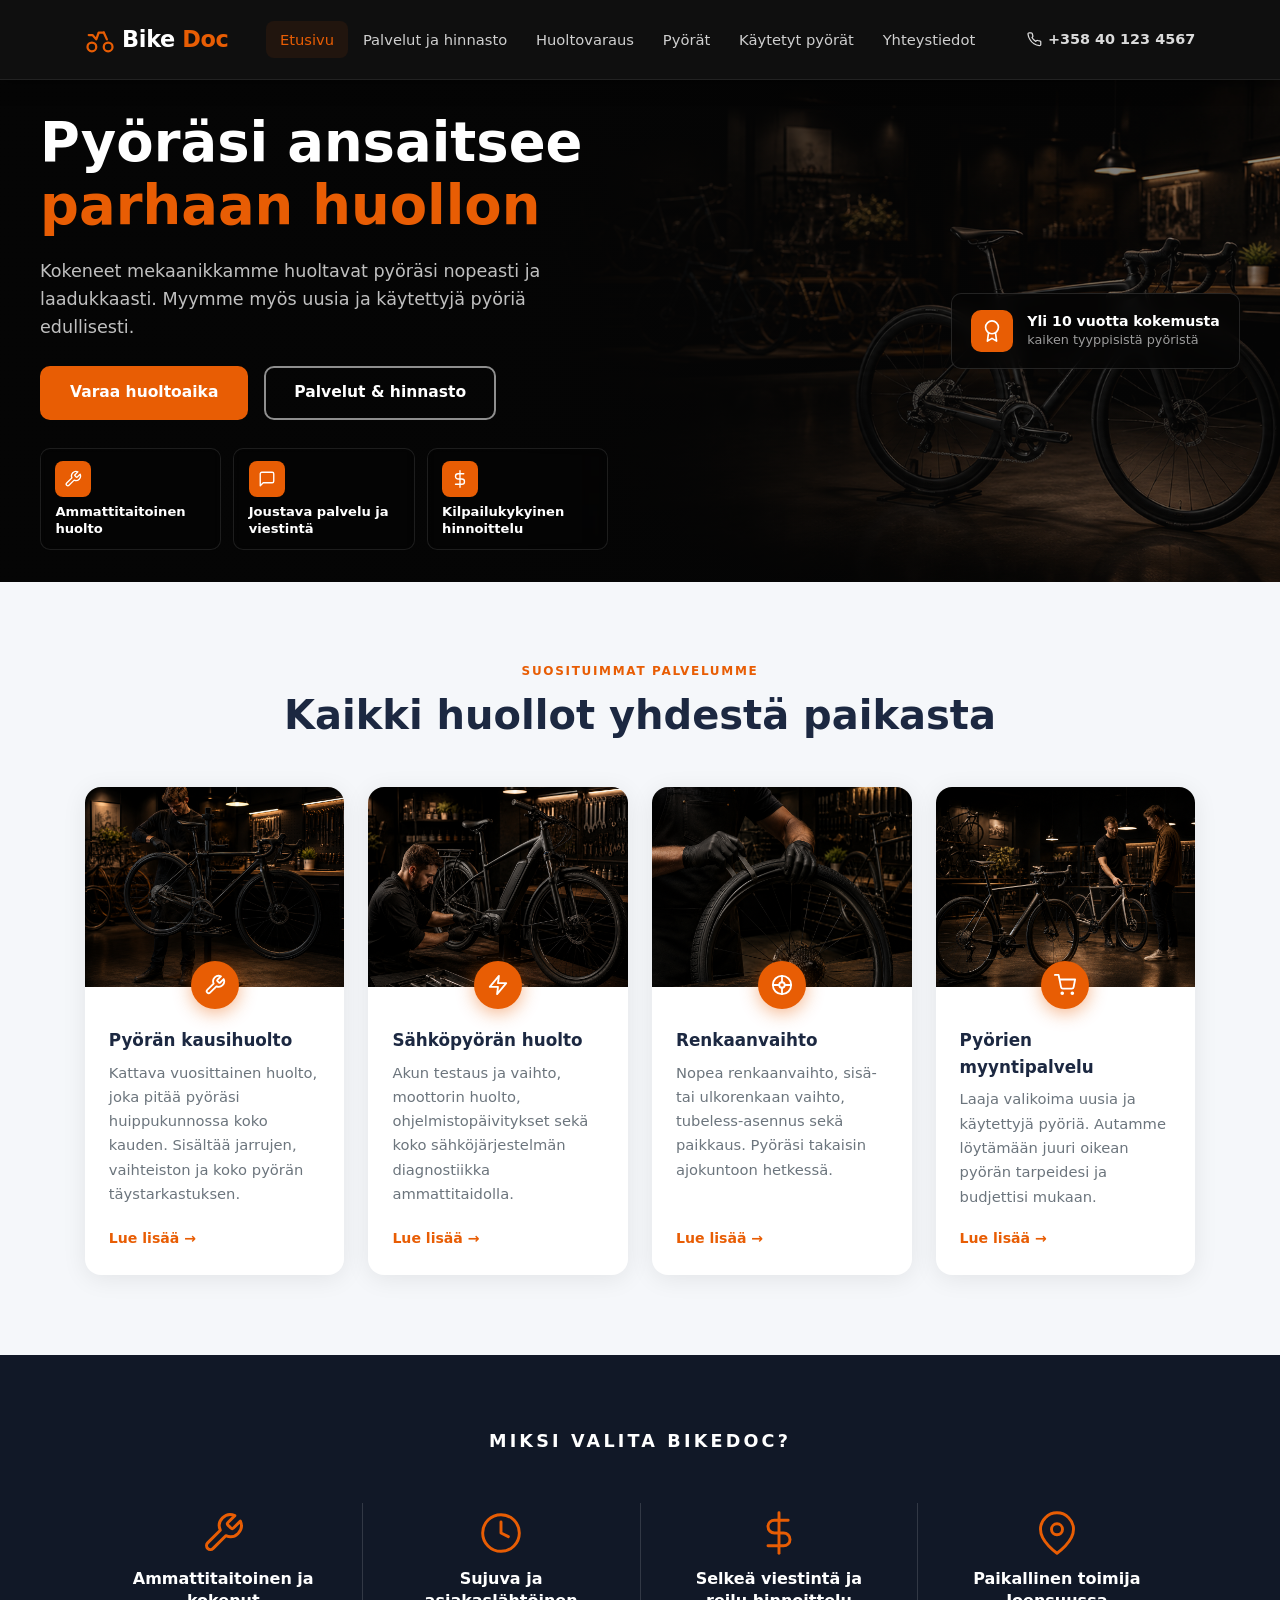
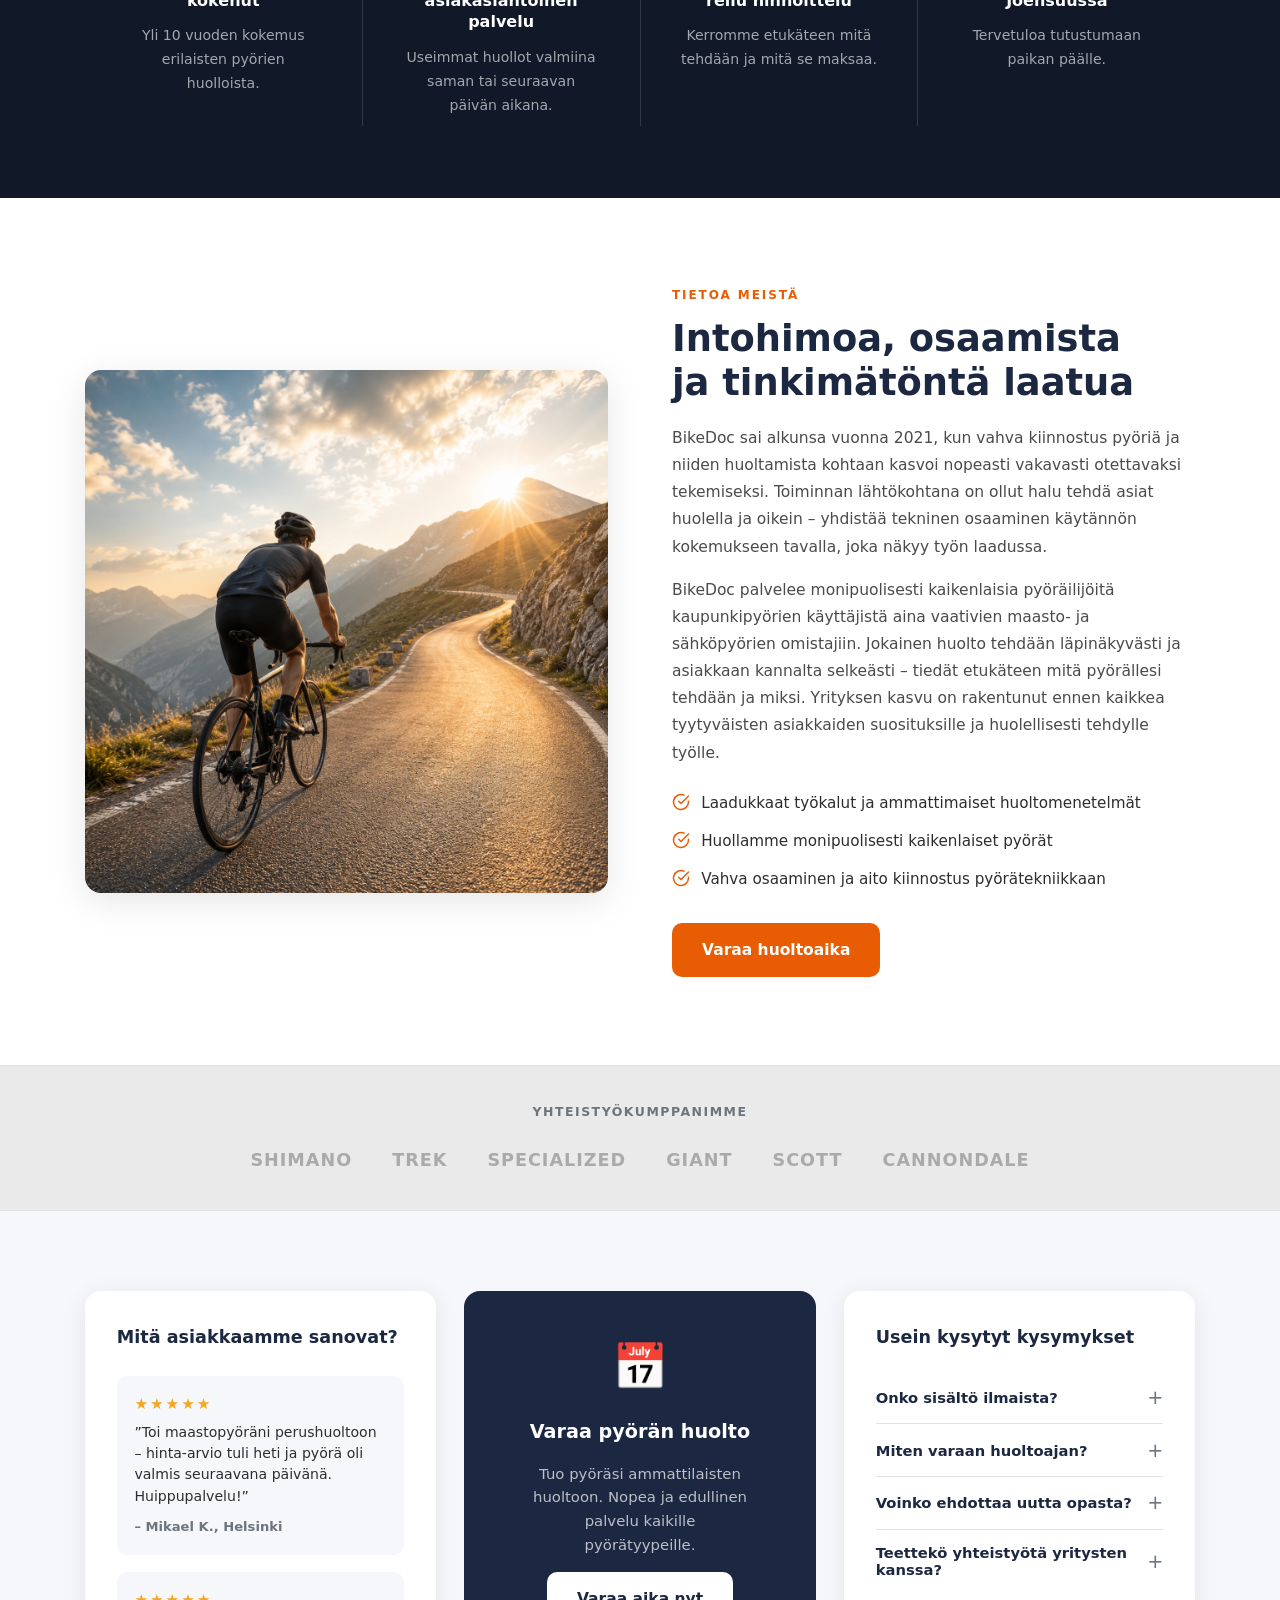
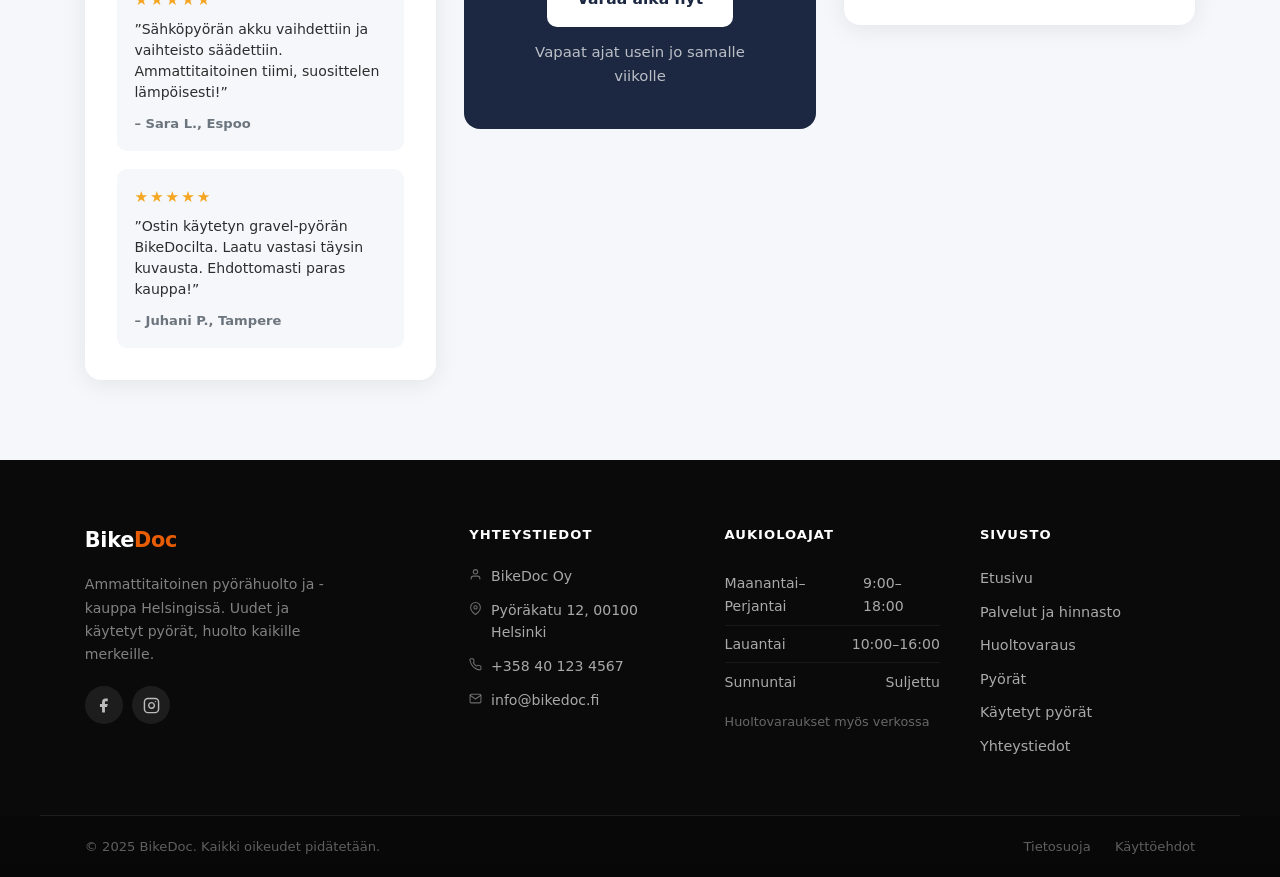
==== commit 13f61946: "Muutokset" ====
--- a/index.html
+++ b/index.html
@@ -564,11 +564,15 @@
         <div class="tietoa-teksti">
           <span class="tietoa-eyebrow">TIETOA MEISTÄ</span>
           <h2 class="tietoa-otsikko" id="tietoa-heading">Intohimoa, osaamista<br>ja tinkimätöntä laatua</h2>
-          <p>BikeDoc syntyi aidosta intohimosta pyöräilyyn ja halusta tarjota
-             Joensuussa laadukasta, rehellistä pyörähuoltoa. Huollamme kaiken
-             tyyppiset pyörät kaupunkiajajista vaativiin maasto- ja sähköpyöriin.</p>
-          <p>Jokainen pyörä käy läpi huolellisen tarkastuksen, ja kerromme aina
-             etukäteen mitä tehdään ja mitä se maksaa – ei yllätyksiä.</p>
+          <p>BikeDoc sai alkunsa vuonna 2021, kun vahva kiinnostus pyöriä ja niiden huoltamista
+             kohtaan kasvoi nopeasti vakavasti otettavaksi tekemiseksi. Toiminnan lähtökohtana
+             on ollut halu tehdä asiat huolella ja oikein – yhdistää tekninen osaaminen
+             käytännön kokemukseen tavalla, joka näkyy työn laadussa.</p>
+          <p>BikeDoc palvelee monipuolisesti kaikenlaisia pyöräilijöitä kaupunkipyörien
+             käyttäjistä aina vaativien maasto- ja sähköpyörien omistajiin. Jokainen huolto
+             tehdään läpinäkyvästi ja asiakkaan kannalta selkeästi – tiedät etukäteen mitä
+             pyörällesi tehdään ja miksi. Yrityksen kasvu on rakentunut ennen kaikkea
+             tyytyväisten asiakkaiden suosituksille ja huolellisesti tehdylle työlle.</p>
 
           <ul class="tietoa-lista">
             <li>
@@ -577,7 +581,7 @@
                 <path d="M22 11.08V12a10 10 0 1 1-5.93-9.14"/>
                 <polyline points="22 4 12 14.01 9 11.01"/>
               </svg>
-              Alan koulutusta ja jatkuvaa osaamisen kehittämistä
+              Laadukkaat työkalut ja ammattimaiset huoltomenetelmät
             </li>
             <li>
               <svg width="18" height="18" viewBox="0 0 24 24" fill="none" stroke="currentColor"
@@ -585,7 +589,7 @@
                 <path d="M22 11.08V12a10 10 0 1 1-5.93-9.14"/>
                 <polyline points="22 4 12 14.01 9 11.01"/>
               </svg>
-              Laadukkaat työkalut ja huoltomenetelmät
+              Huollamme monipuolisesti kaikenlaiset pyörät
             </li>
             <li>
               <svg width="18" height="18" viewBox="0 0 24 24" fill="none" stroke="currentColor"
@@ -593,7 +597,7 @@
                 <path d="M22 11.08V12a10 10 0 1 1-5.93-9.14"/>
                 <polyline points="22 4 12 14.01 9 11.01"/>
               </svg>
-              Huollamme kaikenlaiset pyörät – myös sähköpyörät
+              Vahva osaaminen ja aito kiinnostus pyörätekniikkaan
             </li>
           </ul>
 
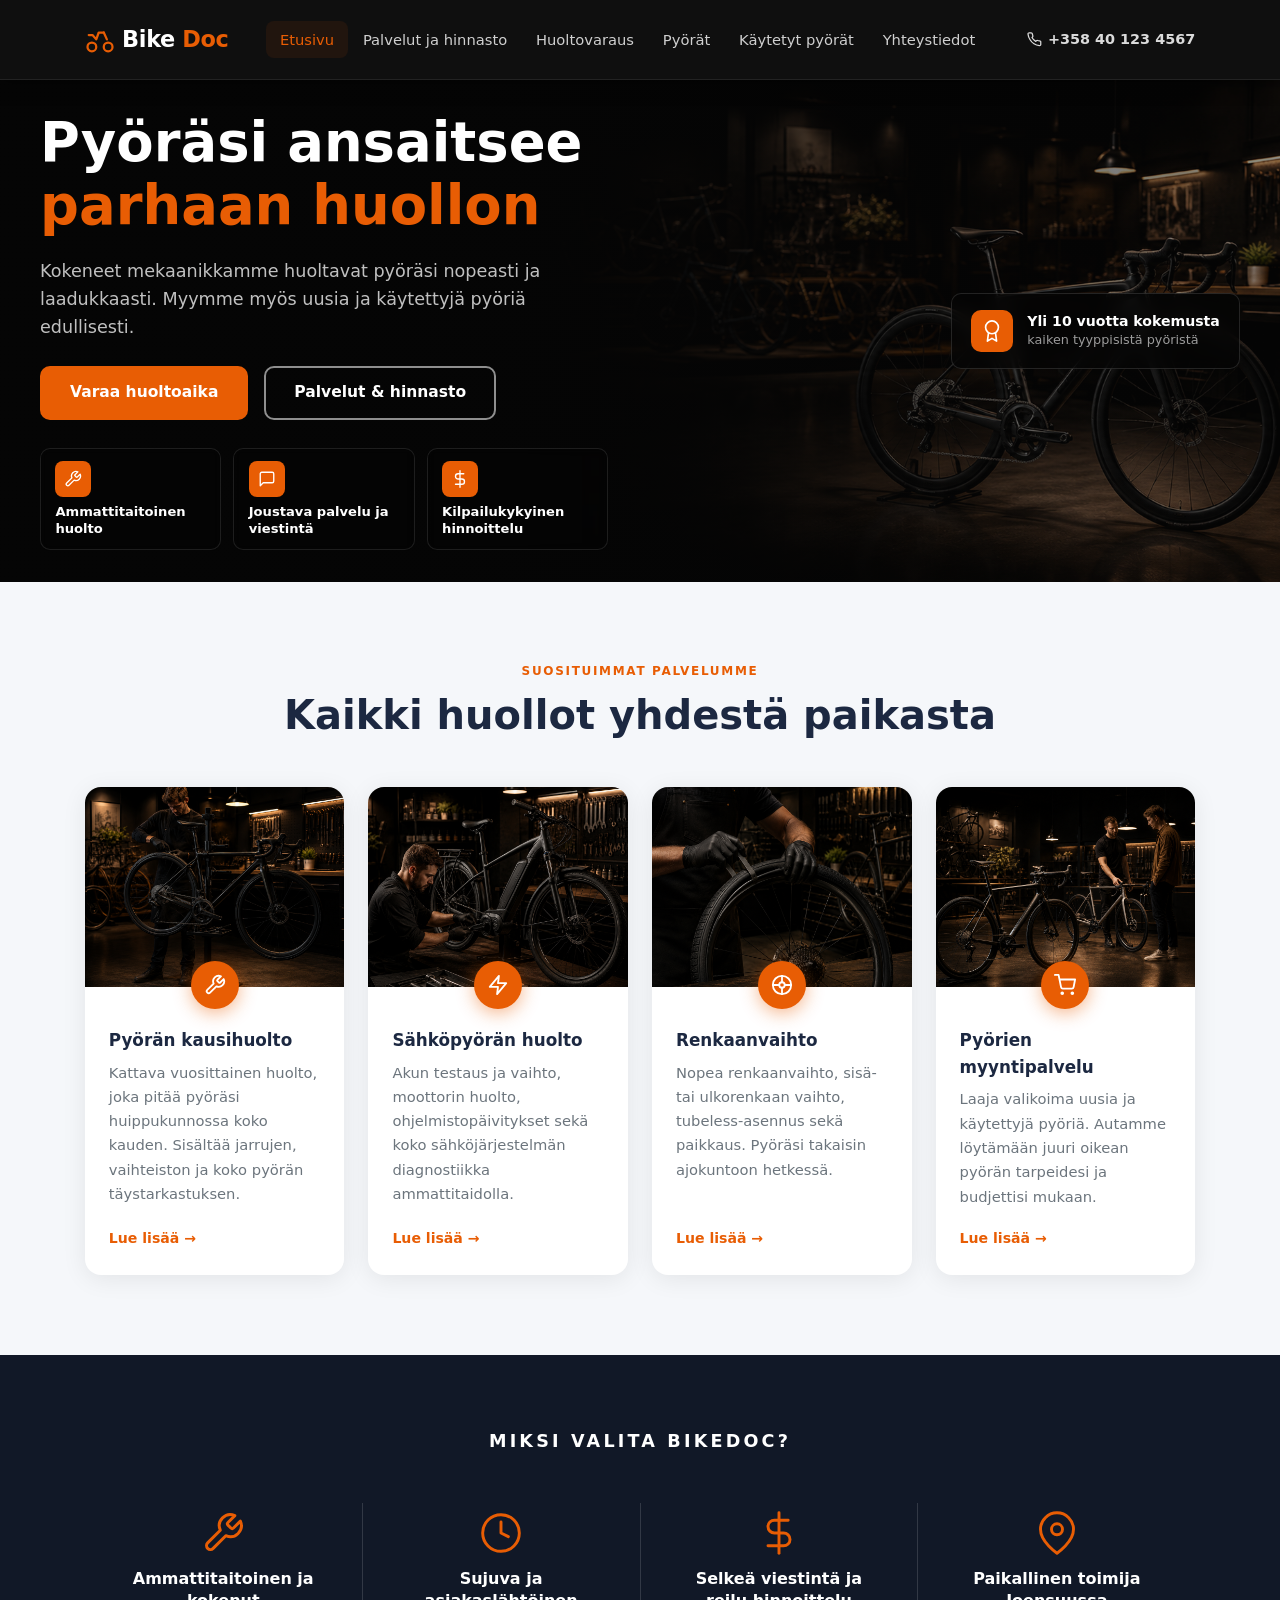
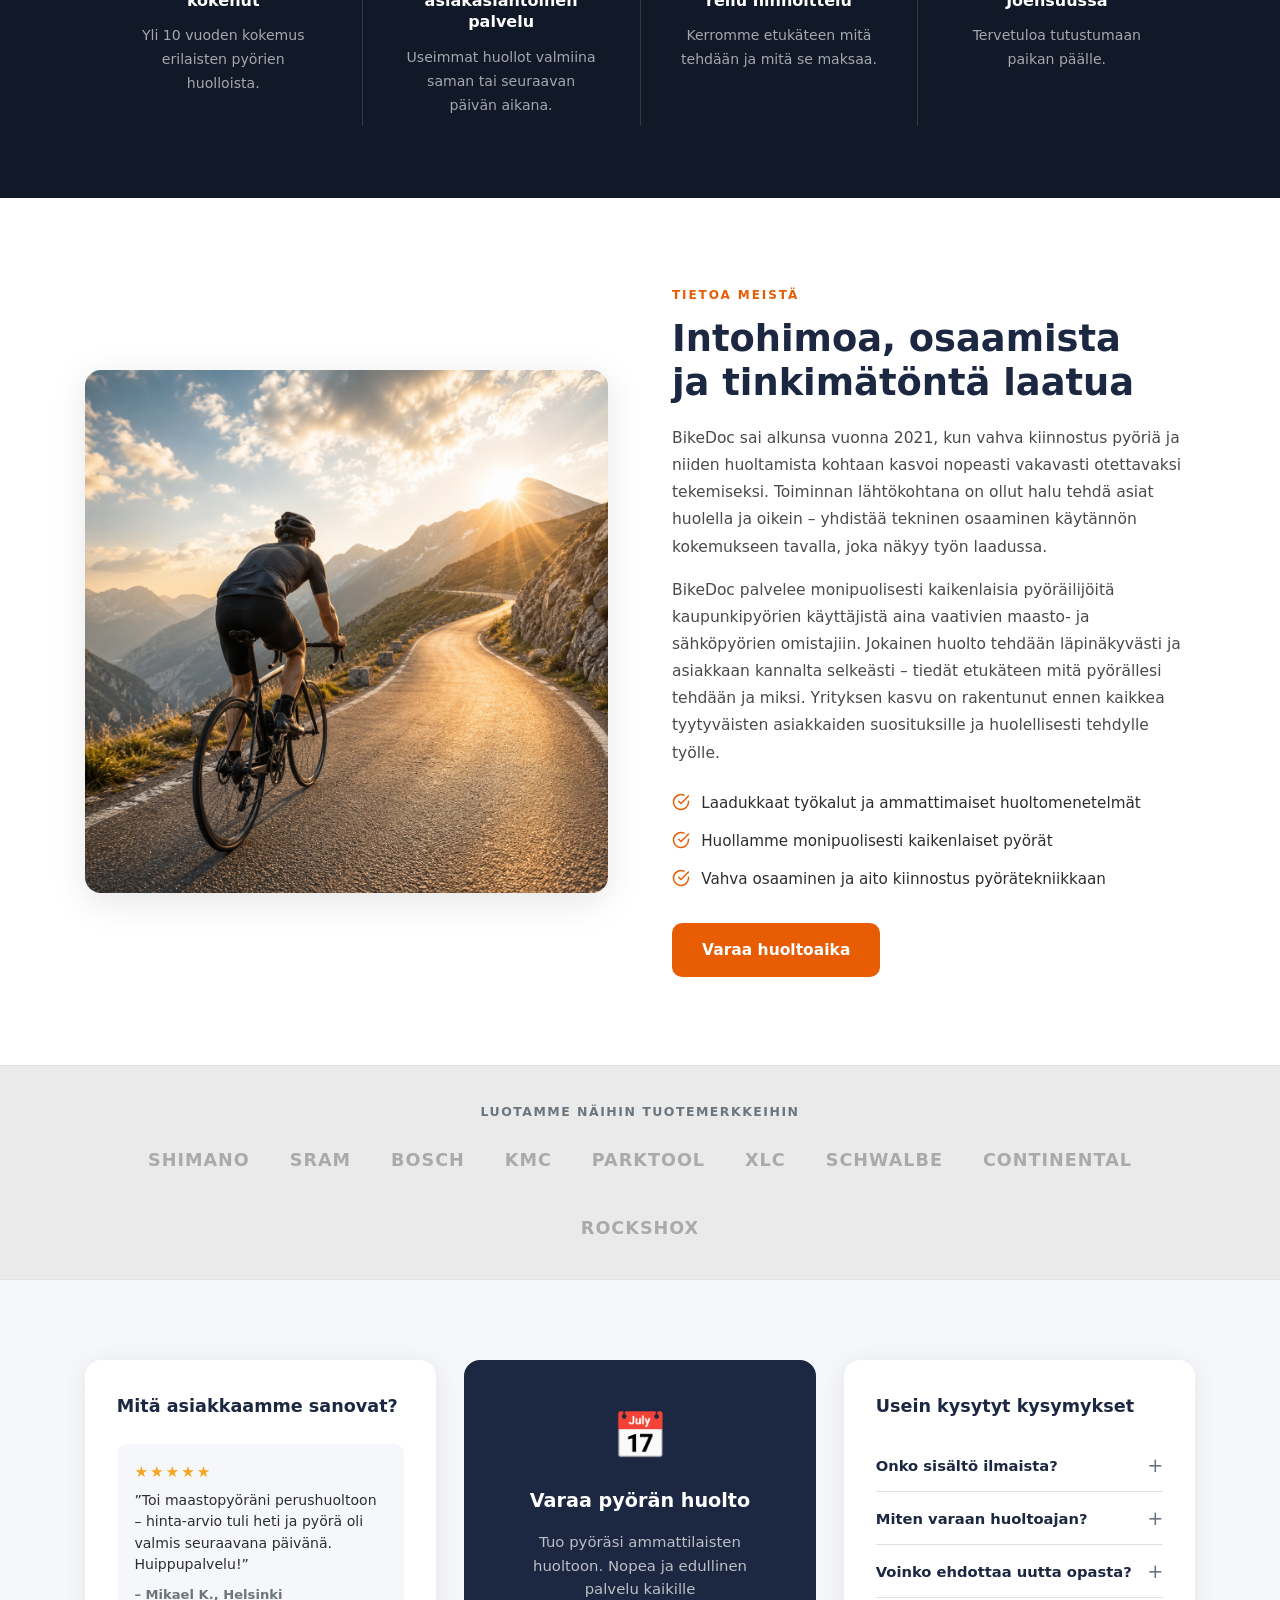
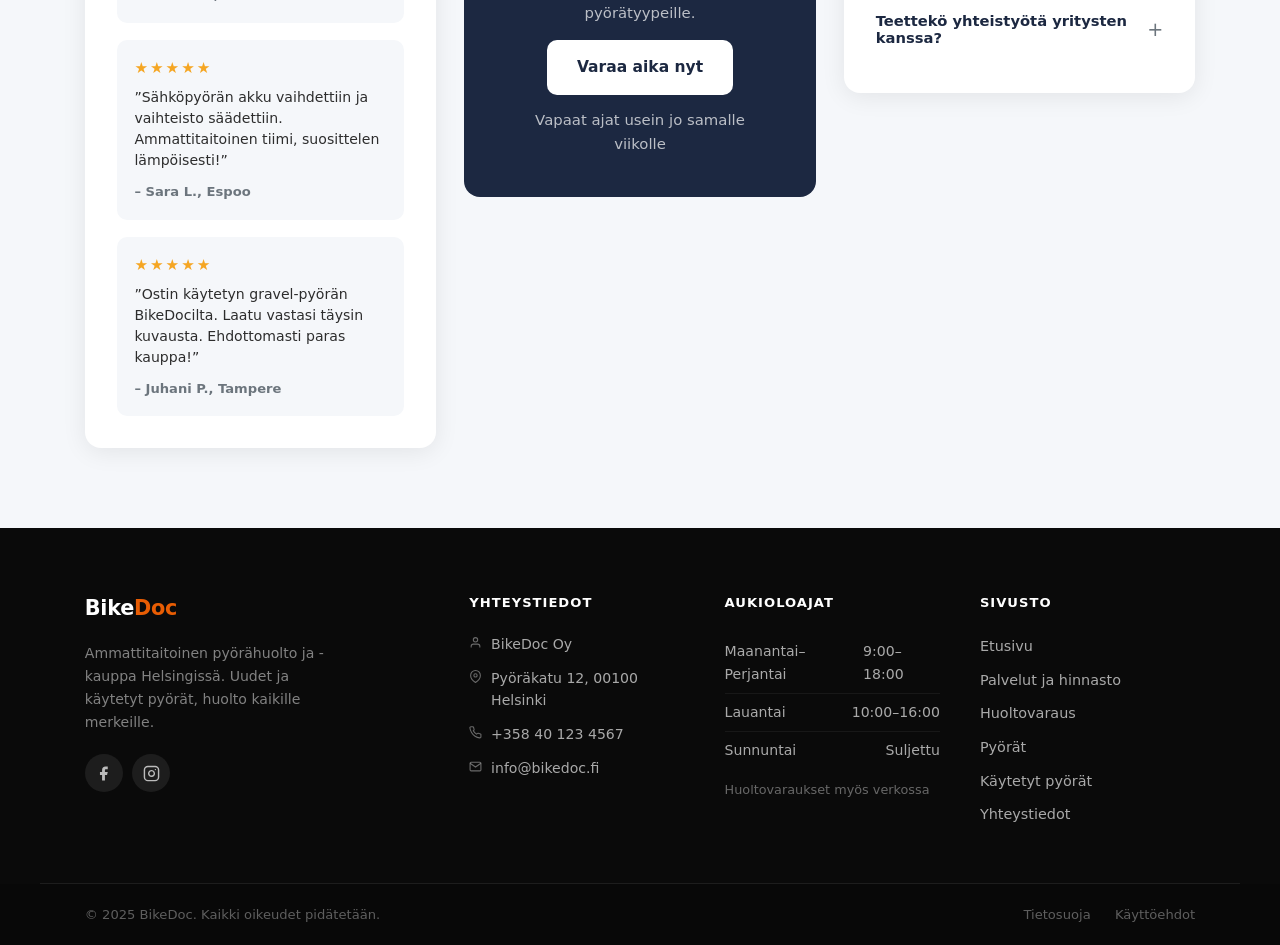
==== commit c9c74ddc: "mUUTOSET" ====
--- a/index.html
+++ b/index.html
@@ -612,16 +612,19 @@
   <!-- ======================================================
        6. LOGORIVI – harmaa tausta + brändilogot
        ====================================================== -->
-  <div class="logo-row" aria-label="Yhteistyökumppanit">
+  <div class="logo-row" aria-label="Luotamme näihin tuotemerkkeihin">
     <div class="container">
-      <p class="logo-row-label">Yhteistyökumppanimme</p>
+      <p class="logo-row-label">Luotamme näihin tuotemerkkeihin</p>
       <div class="logos">
-        <span class="brand-logo">Shimano</span>
-        <span class="brand-logo">Trek</span>
-        <span class="brand-logo">Specialized</span>
-        <span class="brand-logo">Giant</span>
-        <span class="brand-logo">Scott</span>
-        <span class="brand-logo">Cannondale</span>
+        <span class="brand-logo">SHIMANO</span>
+        <span class="brand-logo">SRAM</span>
+        <span class="brand-logo">BOSCH</span>
+        <span class="brand-logo">KMC</span>
+        <span class="brand-logo">PARKTOOL</span>
+        <span class="brand-logo">XLC</span>
+        <span class="brand-logo">SCHWALBE</span>
+        <span class="brand-logo">CONTINENTAL</span>
+        <span class="brand-logo">ROCKSHOX</span>
       </div>
     </div>
   </div><!-- /logorivi -->
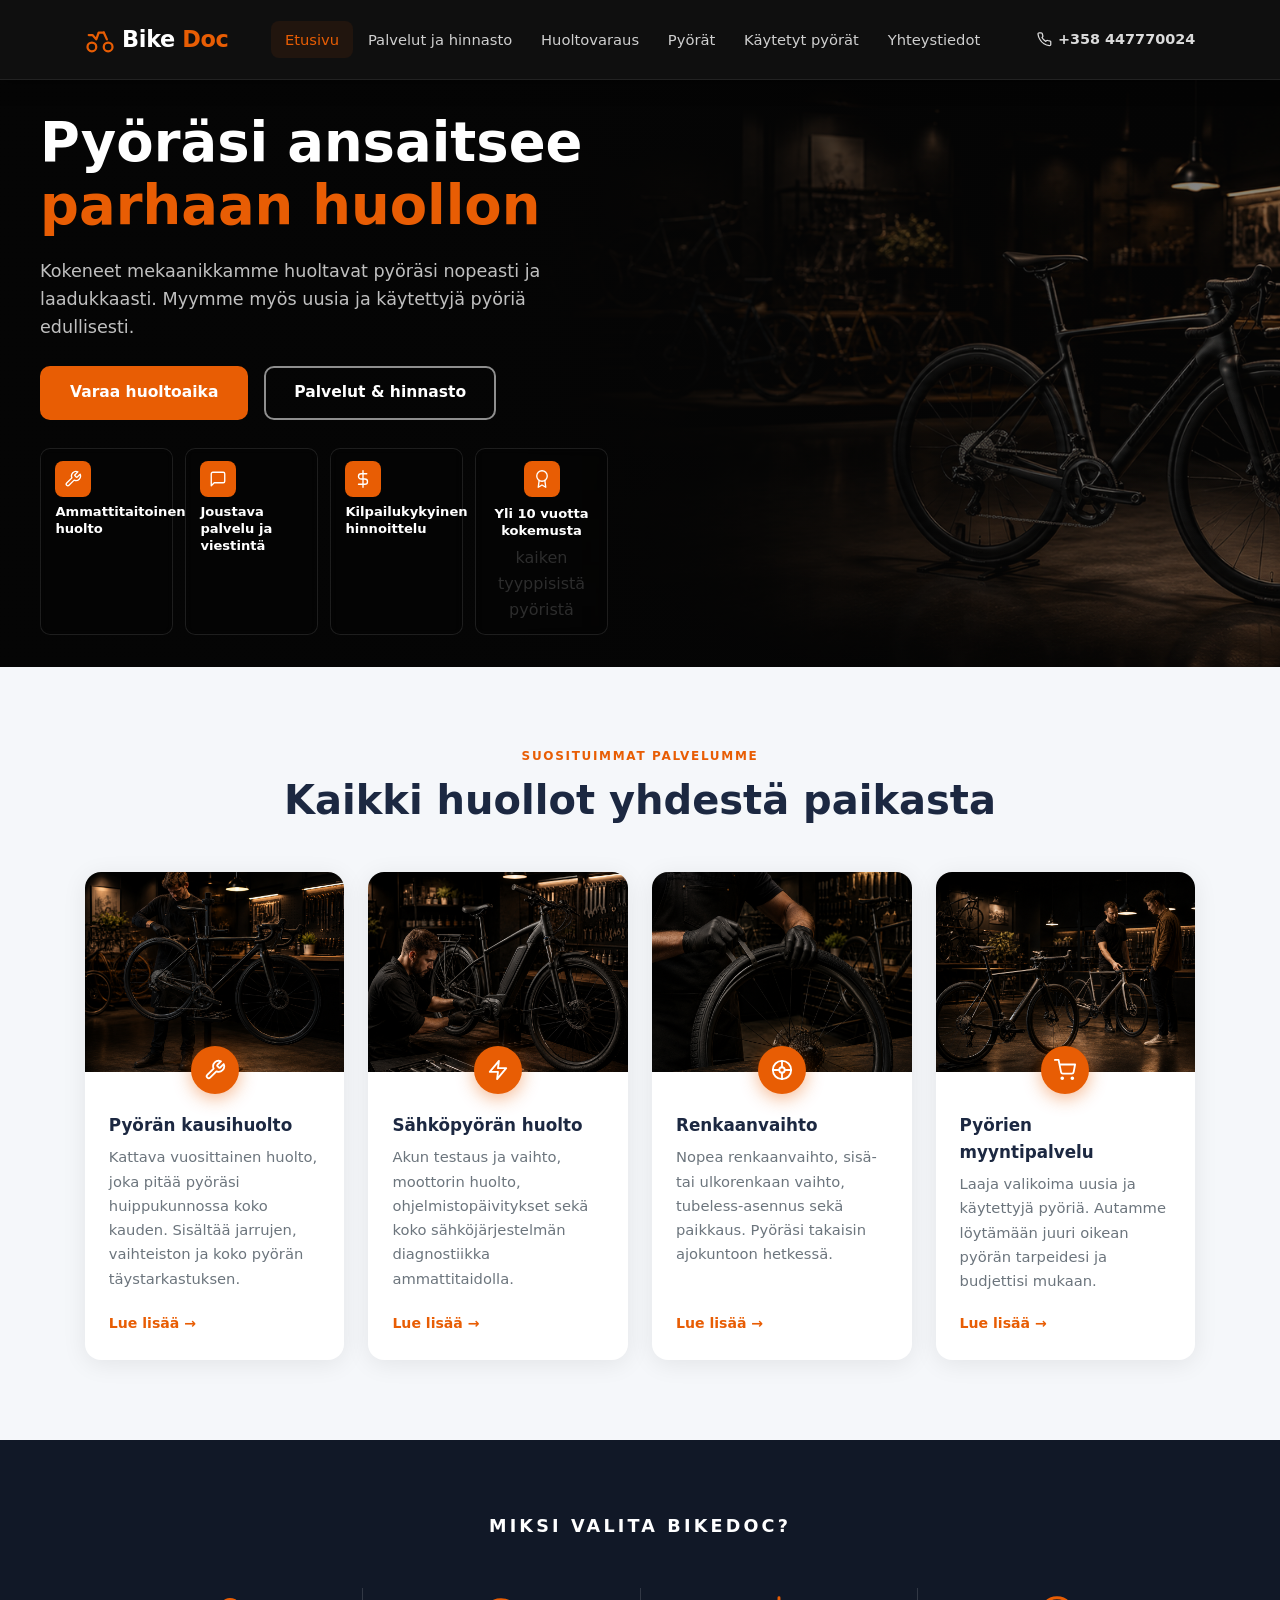
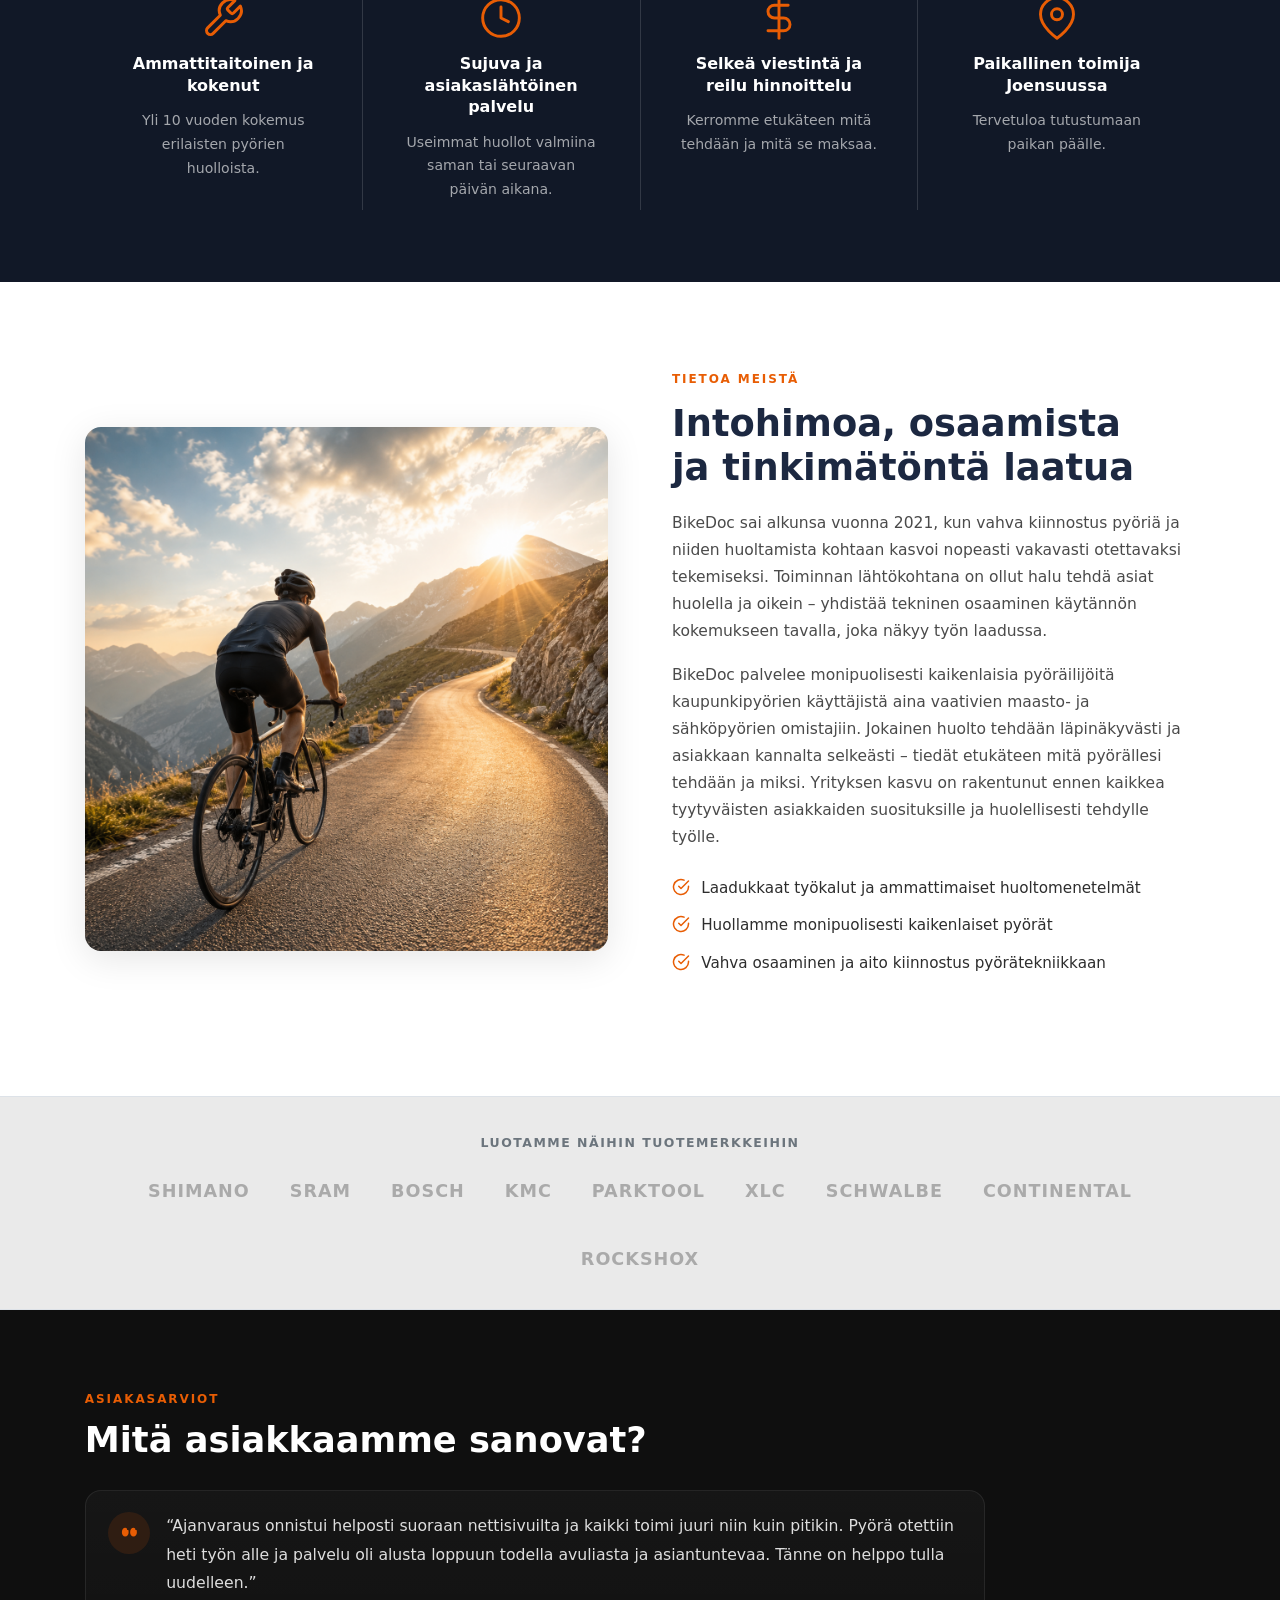
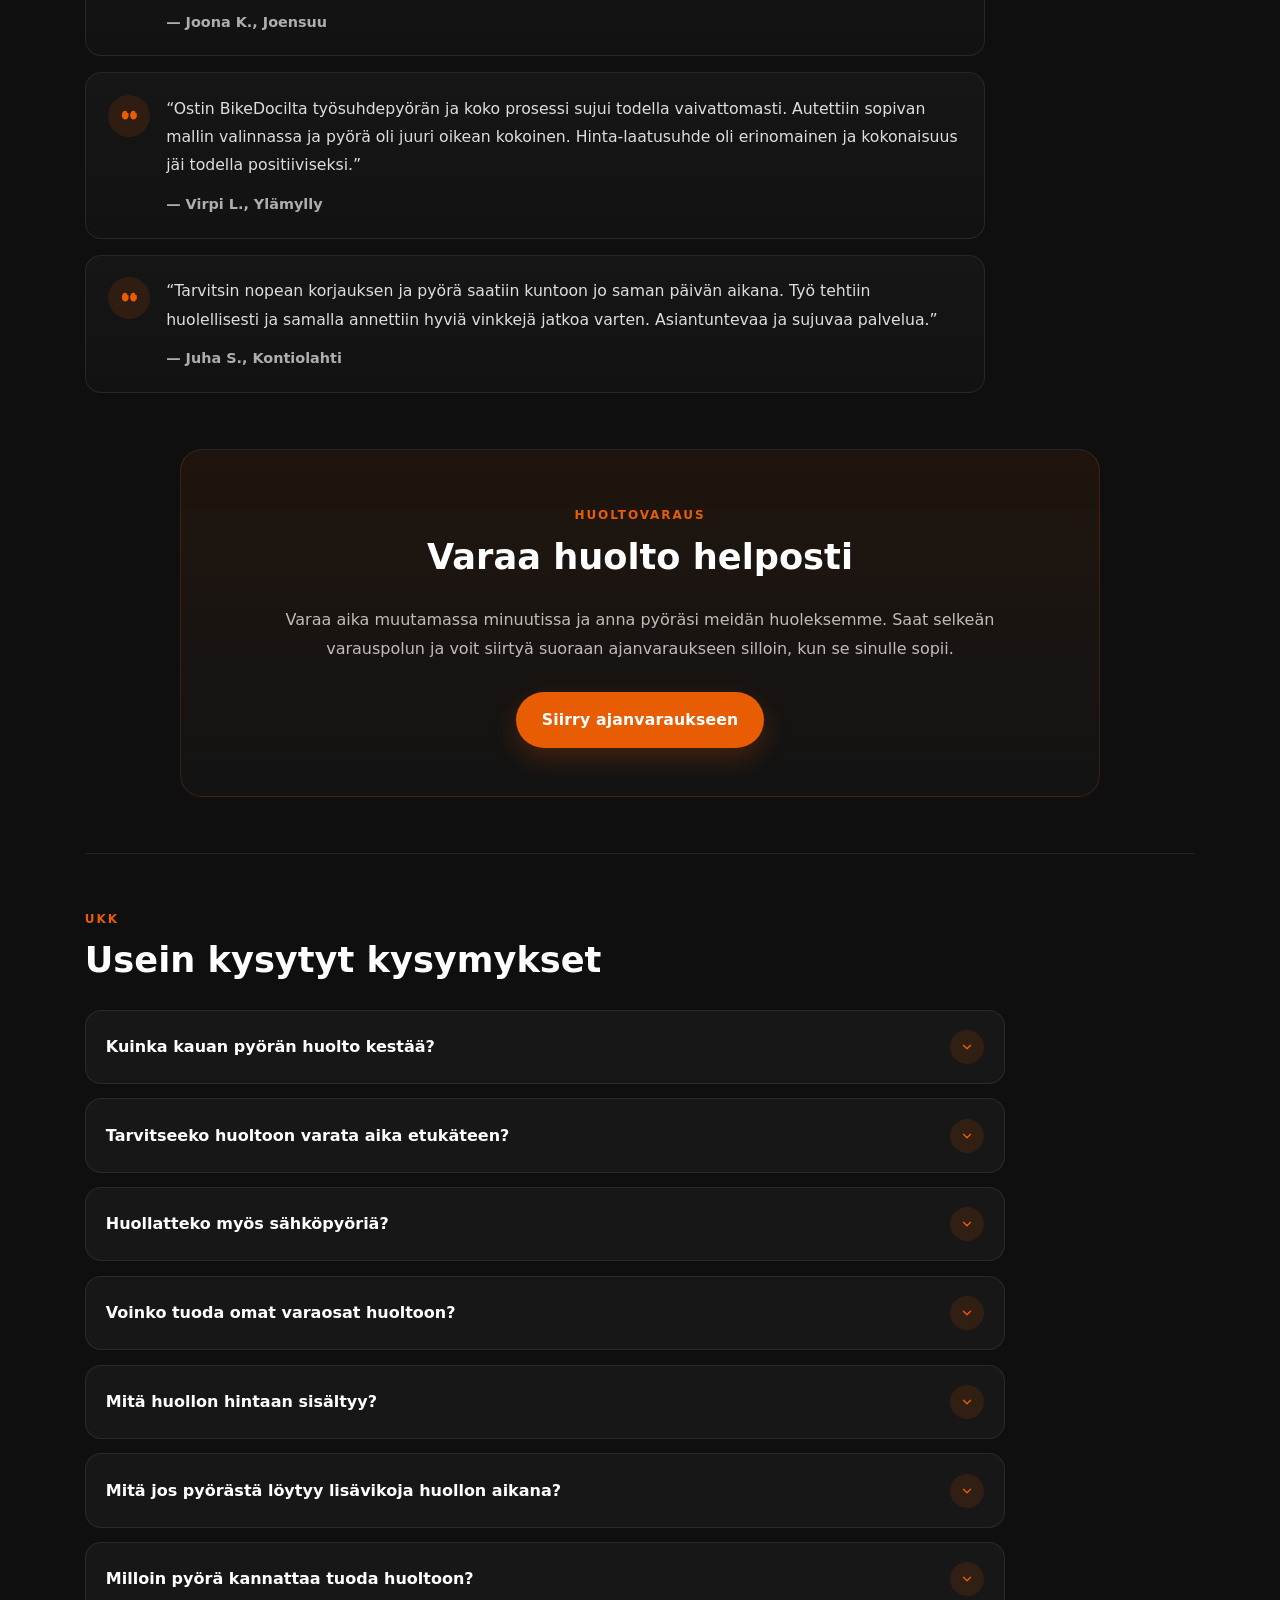
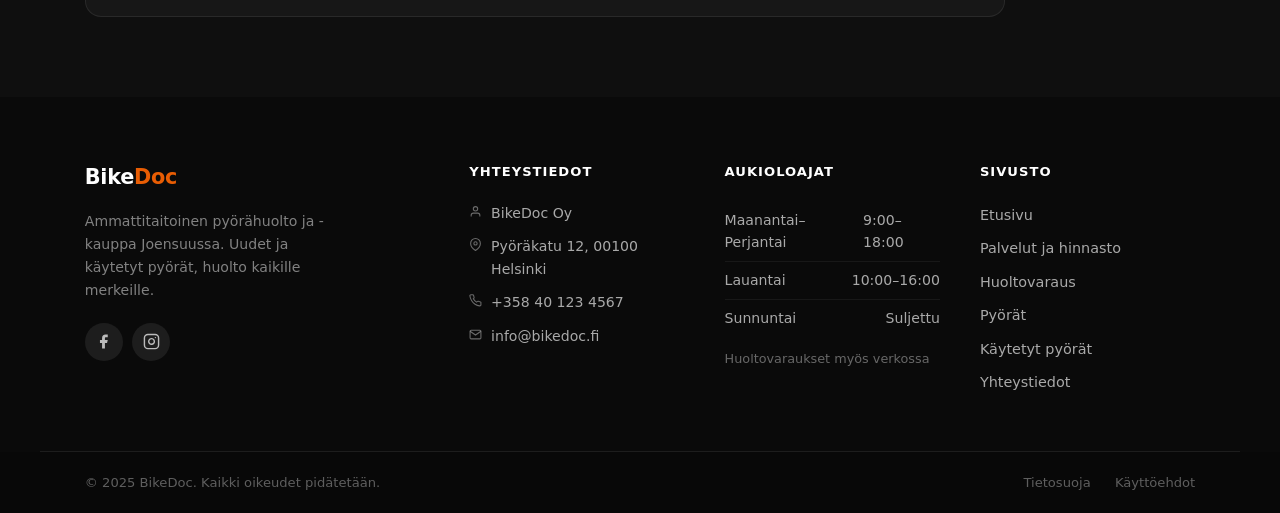
==== commit 8d28d1bf: "Muutoksrt" ====
--- a/index.html
+++ b/index.html
@@ -250,6 +250,211 @@
         gap: 2.5rem;
       }
     }
+
+    /* ---- Etusivun loppuosa ----------------------------------- */
+    .community-end {
+      background: #0f0f0f;
+      color: #f4f4f4;
+      padding: 5rem 0;
+    }
+    .community-panel + .community-panel {
+      margin-top: 3.5rem;
+      padding-top: 3.5rem;
+      border-top: 1px solid rgba(255,255,255,.08);
+    }
+    .community-eyebrow {
+      display: block;
+      font-size: 0.75rem;
+      font-weight: 700;
+      letter-spacing: 0.16em;
+      text-transform: uppercase;
+      color: #E85D04;
+      margin-bottom: 0.65rem;
+    }
+    .community-panel h2 {
+      font-size: clamp(1.6rem, 3vw, 2.2rem);
+      font-weight: 800;
+      color: #fff;
+      line-height: 1.2;
+      margin-bottom: 1.75rem;
+    }
+    .review-stack {
+      display: flex;
+      flex-direction: column;
+      gap: 1rem;
+      max-width: 900px;
+    }
+    .review-card {
+      display: flex;
+      gap: 1rem;
+      background: linear-gradient(180deg, rgba(255,255,255,.03), rgba(255,255,255,.015));
+      border: 1px solid rgba(255,255,255,.08);
+      border-radius: 16px;
+      padding: 1.35rem 1.4rem;
+      transition: transform 0.25s ease, border-color 0.25s ease, box-shadow 0.25s ease;
+    }
+    .review-card:hover {
+      transform: translateY(-4px);
+      border-color: rgba(232,93,4,.34);
+      box-shadow: 0 14px 30px rgba(0,0,0,.22);
+    }
+    .review-mark {
+      width: 42px;
+      height: 42px;
+      flex-shrink: 0;
+      border-radius: 50%;
+      background: rgba(232,93,4,.12);
+      color: #E85D04;
+      display: flex;
+      align-items: center;
+      justify-content: center;
+    }
+    .review-content p {
+      font-size: 0.98rem;
+      line-height: 1.8;
+      color: rgba(255,255,255,.86);
+      margin: 0 0 .85rem;
+    }
+    .review-content cite {
+      display: block;
+      font-style: normal;
+      font-weight: 700;
+      color: rgba(255,255,255,.66);
+      font-size: 0.9rem;
+    }
+    .booking-panel {
+      max-width: 920px;
+      margin: 0 auto;
+      text-align: center;
+      border-radius: 22px;
+      border: 1px solid rgba(232,93,4,.18);
+      background: linear-gradient(180deg, rgba(232,93,4,.08), rgba(255,255,255,.02));
+      padding: 3rem 2rem;
+    }
+    .booking-panel p {
+      max-width: 760px;
+      margin: 0 auto 1.8rem;
+      color: rgba(255,255,255,.72);
+      font-size: 1rem;
+      line-height: 1.8;
+    }
+    .community-cta-btn {
+      display: inline-flex;
+      align-items: center;
+      justify-content: center;
+      min-height: 52px;
+      padding: 0.95rem 1.6rem;
+      border-radius: 999px;
+      background: #E85D04;
+      color: #fff;
+      font-size: 0.98rem;
+      font-weight: 800;
+      letter-spacing: 0.01em;
+      text-decoration: none;
+      transition: transform 0.25s ease, background 0.25s ease, box-shadow 0.25s ease;
+      box-shadow: 0 10px 24px rgba(232,93,4,.22);
+    }
+    .community-cta-btn:hover {
+      transform: translateY(-2px);
+      background: #c44b00;
+      color: #fff;
+      box-shadow: 0 14px 30px rgba(232,93,4,.28);
+    }
+    .community-faq {
+      max-width: 920px;
+      display: flex;
+      flex-direction: column;
+      gap: 0.9rem;
+    }
+    .community-faq-item {
+      background: #171717;
+      border: 1px solid rgba(255,255,255,.08);
+      border-radius: 16px;
+      overflow: hidden;
+      transition: border-color 0.25s ease, transform 0.25s ease, box-shadow 0.25s ease;
+    }
+    .community-faq-item:hover {
+      transform: translateY(-2px);
+      border-color: rgba(232,93,4,.28);
+      box-shadow: 0 10px 24px rgba(0,0,0,.18);
+    }
+    .community-faq-question {
+      width: 100%;
+      display: flex;
+      align-items: center;
+      justify-content: space-between;
+      gap: 1rem;
+      padding: 1.2rem 1.25rem;
+      background: transparent;
+      border: 0;
+      color: #fff;
+      text-align: left;
+      font: inherit;
+      cursor: pointer;
+    }
+    .community-faq-question span:first-child {
+      font-size: 1rem;
+      font-weight: 700;
+      line-height: 1.5;
+    }
+    .community-faq-icon {
+      flex-shrink: 0;
+      width: 34px;
+      height: 34px;
+      border-radius: 50%;
+      display: grid;
+      place-items: center;
+      color: #E85D04;
+      background: rgba(232,93,4,.12);
+      transition: transform 0.25s ease, background 0.25s ease;
+    }
+    .community-faq-item.is-open .community-faq-icon {
+      transform: rotate(180deg);
+      background: rgba(232,93,4,.18);
+    }
+    .community-faq-answer {
+      padding: 0 1.25rem 1.2rem;
+    }
+    .community-faq-answer p {
+      color: rgba(255,255,255,.72);
+      line-height: 1.8;
+      font-size: 0.95rem;
+      margin: 0;
+    }
+    @media (max-width: 768px) {
+      .community-end {
+        padding: 4rem 0;
+      }
+      .community-panel + .community-panel {
+        margin-top: 2.5rem;
+        padding-top: 2.5rem;
+      }
+      .review-card {
+        padding: 1.2rem 1.1rem;
+      }
+      .booking-panel {
+        padding: 2.4rem 1.35rem;
+      }
+      .community-faq-question {
+        padding: 1.05rem 1rem;
+      }
+      .community-faq-answer {
+        padding: 0 1rem 1.05rem;
+      }
+    }
+
+    .hero-right {
+      align-self: end;
+      padding-bottom: 1.1rem;
+    }
+    .hero-badge-feat {
+      align-items: center;
+      text-align: center;
+      justify-content: center;
+    }
+    .hero-badge-feat .hf-icon-wrap {
+      margin-bottom: 0.1rem;
+    }
   </style>
 </head>
 <body>
@@ -291,7 +496,7 @@
       </nav>
 
       <!-- Puhelinnumero oikealla -->
-      <a href="tel:+358401234567" class="hdr-phone" aria-label="Soita meille">
+      <a href="tel:+358447770024" class="hdr-phone" aria-label="Soita meille">
         <svg width="15" height="15" viewBox="0 0 24 24" fill="none" stroke="currentColor"
              stroke-width="2" stroke-linecap="round" stroke-linejoin="round" aria-hidden="true">
           <path d="M22 16.92v3a2 2 0 0 1-2.18 2 19.79 19.79 0 0 1-8.63-3.07
@@ -301,7 +506,7 @@
                    a16 16 0 0 0 6.09 6.09l.98-.98a2 2 0 0 1 2.11-.45
                    c.907.339 1.85.573 2.81.7A2 2 0 0 1 22 16.92z"/>
         </svg>
-        +358 40 123 4567
+        +358 447770024
       </a>
 
     </div>
@@ -332,7 +537,7 @@
           <a href="palvelut.html" class="btn btn-ghost">Palvelut &amp; hinnasto</a>
         </div>
 
-        <!-- 3 feature-korttia vierekkäin -->
+        <!-- 4 feature-korttia vierekkäin -->
         <div class="hero-features">
           <div class="hero-feat">
             <div class="hf-icon-wrap" aria-hidden="true">
@@ -362,22 +567,14 @@
             </div>
             <strong>Kilpailukykyinen hinnoittelu</strong>
           </div>
-        </div>
-      </div>
-
-      <!-- Oikea: kokemusnosto kuvan päällä -->
-      <div class="hero-right">
-
-        <!-- Kokemusnosto kuvan päällä oikeassa reunassa -->
-        <div class="hero-badge">
-          <div class="hero-badge-icon" aria-hidden="true">
-            <svg width="22" height="22" viewBox="0 0 24 24" fill="none" stroke="currentColor"
-                 stroke-width="1.8" stroke-linecap="round" stroke-linejoin="round">
-              <circle cx="12" cy="8" r="7"/>
-              <polyline points="8.21 13.89 7 23 12 20 17 23 15.79 13.88"/>
-            </svg>
-          </div>
-          <div class="hero-badge-text">
+          <div class="hero-feat hero-badge-feat">
+            <div class="hf-icon-wrap" aria-hidden="true">
+              <svg width="18" height="18" viewBox="0 0 24 24" fill="none" stroke="currentColor"
+                   stroke-width="1.8" stroke-linecap="round" stroke-linejoin="round">
+                <circle cx="12" cy="8" r="7"/>
+                <polyline points="8.21 13.89 7 23 12 20 17 23 15.79 13.88"/>
+              </svg>
+            </div>
             <strong>Yli 10 vuotta kokemusta</strong>
             <span>kaiken tyyppisistä pyöristä</span>
           </div>
@@ -600,8 +797,6 @@
               Vahva osaaminen ja aito kiinnostus pyörätekniikkaan
             </li>
           </ul>
-
-          <a href="huoltovaraus.html" class="btn btn-primary">Varaa huoltoaika</a>
         </div>
 
       </div>
@@ -631,104 +826,171 @@
 
 
   <!-- ======================================================
-       7. KOLMEN LAATIKON OSIO
+       7. LOPPUOSA – asiakasarviot | varaus | UKK
        ====================================================== -->
-  <section class="section three-boxes" aria-label="Arvostelut, varaus ja UKK">
+  <section class="community-end" aria-labelledby="community-reviews-title">
     <div class="container">
-      <div class="boxes-grid">
-
-        <!-- Arvostelut -->
-        <div class="box box-reviews">
-          <h3>Mitä asiakkaamme sanovat?</h3>
-          <div class="reviews">
-            <div class="review">
-              <div class="stars" aria-label="5 tähteä">★★★★★</div>
-              <p>”Toi maastopyöräni perushuoltoon – hinta-arvio tuli heti ja
-                 pyörä oli valmis seuraavana päivänä. Huippupalvelu!”</p>
-              <cite>– Mikael K., Helsinki</cite>
-            </div>
-            <div class="review">
-              <div class="stars" aria-label="5 tähteä">★★★★★</div>
-              <p>”Sähköpyörän akku vaihdettiin ja vaihteisto säädettiin.
-                 Ammattitaitoinen tiimi, suosittelen lämpöisesti!”</p>
-              <cite>– Sara L., Espoo</cite>
-            </div>
-            <div class="review">
-              <div class="stars" aria-label="5 tähteä">★★★★★</div>
-              <p>”Ostin käytetyn gravel-pyörän BikeDocilta. Laatu vastasi
-                 täysin kuvausta. Ehdottomasti paras kauppa!”</p>
-              <cite>– Juhani P., Tampere</cite>
-            </div>
-          </div>
-        </div><!-- /arvostelut -->
-
-        <!-- Varaus CTA -->
-        <div class="box box-booking">
-          <div class="booking-inner">
-            <span class="booking-icon" aria-hidden="true">📅</span>
-            <h3>Varaa pyörän huolto</h3>
-            <p>Tuo pyöräsi ammattilaisten huoltoon.
-               Nopea ja edullinen palvelu kaikille pyörätyypeille.</p>
-          <a href="huoltovaraus.html" class="btn btn-white">Varaa aika nyt</a>
-            <p class="booking-note">Vapaat ajat usein jo samalle viikolle</p>
-          </div>
-        </div><!-- /varaus -->
-
-        <!-- FAQ accordion -->
-        <div class="box box-faq">
-          <h3>Usein kysytyt kysymykset</h3>
-          <div class="faq" role="list">
-
-            <div class="faq-item" role="listitem">
-              <button class="faq-q" aria-expanded="false">
-                <span>Onko sisältö ilmaista?</span>
-                <span class="faq-icon" aria-hidden="true">+</span>
-              </button>
-              <div class="faq-a" hidden>
-                <p>Kyllä! Kaikki oppaat ja reitit ovat täysin ilmaisia –
-                   ei rekisteröitymistä, ei maksumuureja.</p>
-              </div>
-            </div>
-
-            <div class="faq-item" role="listitem">
-              <button class="faq-q" aria-expanded="false">
-                <span>Miten varaan huoltoajan?</span>
-                <span class="faq-icon" aria-hidden="true">+</span>
-              </button>
-              <div class="faq-a" hidden>
-                <p>Käytä yhteydenottolomaketta tai soita suoraan numeroomme.
-                   Vastaamme 1–2 arkipäivässä.</p>
-              </div>
-            </div>
-
-            <div class="faq-item" role="listitem">
-              <button class="faq-q" aria-expanded="false">
-                <span>Voinko ehdottaa uutta opasta?</span>
-                <span class="faq-icon" aria-hidden="true">+</span>
-              </button>
-              <div class="faq-a" hidden>
-                <p>Ehdottomasti! Lähetä idea yhteystietolomakkeella.
-                   Käymme kaikki ehdotukset läpi.</p>
-              </div>
-            </div>
-
-            <div class="faq-item" role="listitem">
-              <button class="faq-q" aria-expanded="false">
-                <span>Teettekö yhteistyötä yritysten kanssa?</span>
-                <span class="faq-icon" aria-hidden="true">+</span>
-              </button>
-              <div class="faq-a" hidden>
-                <p>Kyllä. Toimituksellinen riippumattomuus säilyy aina.
-                   Kaikki yhteistyöt merkitään avoimesti.</p>
-              </div>
-            </div>
-
-          </div><!-- /faq -->
-        </div><!-- /faq-box -->
-
-      </div><!-- /boxes-grid -->
+
+      <!-- 1. Asiakasarviot -->
+      <div class="community-panel community-reviews-panel">
+        <span class="community-eyebrow">ASIAKASARVIOT</span>
+        <h2 id="community-reviews-title">Mitä asiakkaamme sanovat?</h2>
+
+        <div class="review-stack">
+          <article class="review-card">
+            <div class="review-mark" aria-hidden="true">
+              <svg width="18" height="18" viewBox="0 0 24 24" fill="currentColor" aria-hidden="true">
+                <path d="M9.5 7.5c0-1.4-1-2.4-2.5-2.4-2.7 0-4.5 2.6-4.5 5.8 0 3.2 1.8 5.7 4.4 5.7 2.9 0 4.6-2.4 4.6-5.4 0-1.2-.1-2.2-.4-3.1H9.5zm11 0c0-1.4-1-2.4-2.5-2.4-2.7 0-4.5 2.6-4.5 5.8 0 3.2 1.8 5.7 4.4 5.7 2.9 0 4.6-2.4 4.6-5.4 0-1.2-.1-2.2-.4-3.1h-1.6z"/>
+              </svg>
+            </div>
+            <div class="review-content">
+              <p>“Ajanvaraus onnistui helposti suoraan nettisivuilta ja kaikki toimi juuri niin kuin pitikin. Pyörä otettiin heti työn alle ja palvelu oli alusta loppuun todella avuliasta ja asiantuntevaa. Tänne on helppo tulla uudelleen.”</p>
+              <cite>— Joona K., Joensuu</cite>
+            </div>
+          </article>
+
+          <article class="review-card">
+            <div class="review-mark" aria-hidden="true">
+              <svg width="18" height="18" viewBox="0 0 24 24" fill="currentColor" aria-hidden="true">
+                <path d="M9.5 7.5c0-1.4-1-2.4-2.5-2.4-2.7 0-4.5 2.6-4.5 5.8 0 3.2 1.8 5.7 4.4 5.7 2.9 0 4.6-2.4 4.6-5.4 0-1.2-.1-2.2-.4-3.1H9.5zm11 0c0-1.4-1-2.4-2.5-2.4-2.7 0-4.5 2.6-4.5 5.8 0 3.2 1.8 5.7 4.4 5.7 2.9 0 4.6-2.4 4.6-5.4 0-1.2-.1-2.2-.4-3.1h-1.6z"/>
+              </svg>
+            </div>
+            <div class="review-content">
+              <p>“Ostin BikeDocilta työsuhdepyörän ja koko prosessi sujui todella vaivattomasti. Autettiin sopivan mallin valinnassa ja pyörä oli juuri oikean kokoinen. Hinta-laatusuhde oli erinomainen ja kokonaisuus jäi todella positiiviseksi.”</p>
+              <cite>— Virpi L., Ylämylly</cite>
+            </div>
+          </article>
+
+          <article class="review-card">
+            <div class="review-mark" aria-hidden="true">
+              <svg width="18" height="18" viewBox="0 0 24 24" fill="currentColor" aria-hidden="true">
+                <path d="M9.5 7.5c0-1.4-1-2.4-2.5-2.4-2.7 0-4.5 2.6-4.5 5.8 0 3.2 1.8 5.7 4.4 5.7 2.9 0 4.6-2.4 4.6-5.4 0-1.2-.1-2.2-.4-3.1H9.5zm11 0c0-1.4-1-2.4-2.5-2.4-2.7 0-4.5 2.6-4.5 5.8 0 3.2 1.8 5.7 4.4 5.7 2.9 0 4.6-2.4 4.6-5.4 0-1.2-.1-2.2-.4-3.1h-1.6z"/>
+              </svg>
+            </div>
+            <div class="review-content">
+              <p>“Tarvitsin nopean korjauksen ja pyörä saatiin kuntoon jo saman päivän aikana. Työ tehtiin huolellisesti ja samalla annettiin hyviä vinkkejä jatkoa varten. Asiantuntevaa ja sujuvaa palvelua.”</p>
+              <cite>— Juha S., Kontiolahti</cite>
+            </div>
+          </article>
+        </div>
+      </div>
+
+      <!-- 2. Huoltovaraus -->
+      <div class="community-panel booking-panel">
+        <span class="community-eyebrow">HUOLTOVARAUS</span>
+        <h2>Varaa huolto helposti</h2>
+        <p>Varaa aika muutamassa minuutissa ja anna pyöräsi meidän huoleksemme. Saat selkeän varauspolun ja voit siirtyä suoraan ajanvaraukseen silloin, kun se sinulle sopii.</p>
+        <a href="huoltovaraus.html" class="community-cta-btn">Siirry ajanvaraukseen</a>
+      </div>
+
+      <!-- 3. UKK -->
+      <div class="community-panel community-faq-panel">
+        <span class="community-eyebrow">UKK</span>
+        <h2>Usein kysytyt kysymykset</h2>
+
+        <div class="community-faq" role="list">
+          <div class="community-faq-item" role="listitem">
+            <button class="community-faq-question" type="button" aria-expanded="false">
+              <span>Kuinka kauan pyörän huolto kestää?</span>
+              <span class="community-faq-icon" aria-hidden="true">
+                <svg width="14" height="14" viewBox="0 0 24 24" fill="none" stroke="currentColor" stroke-width="2.4" stroke-linecap="round" stroke-linejoin="round">
+                  <polyline points="6 9 12 15 18 9" />
+                </svg>
+              </span>
+            </button>
+            <div class="community-faq-answer" hidden>
+              <p>Huollon kesto on yleensä noin 2–4 arkipäivää riippuen sen laajuudesta ja ajankohdan ruuhkatilanteesta. Pienemmät työt voidaan usein tehdä myös saman päivän aikana tai sovittaessa odottaessa.</p>
+            </div>
+          </div>
+
+          <div class="community-faq-item" role="listitem">
+            <button class="community-faq-question" type="button" aria-expanded="false">
+              <span>Tarvitseeko huoltoon varata aika etukäteen?</span>
+              <span class="community-faq-icon" aria-hidden="true">
+                <svg width="14" height="14" viewBox="0 0 24 24" fill="none" stroke="currentColor" stroke-width="2.4" stroke-linecap="round" stroke-linejoin="round">
+                  <polyline points="6 9 12 15 18 9" />
+                </svg>
+              </span>
+            </button>
+            <div class="community-faq-answer" hidden>
+              <p>Suosittelemme varaamaan ajan etukäteen, jotta huolto saadaan tehtyä mahdollisimman sujuvasti. Ajan voi varata helposti puhelimitse, WhatsAppilla tai verkkosivujen ajanvarauksen kautta.</p>
+            </div>
+          </div>
+
+          <div class="community-faq-item" role="listitem">
+            <button class="community-faq-question" type="button" aria-expanded="false">
+              <span>Huollatteko myös sähköpyöriä?</span>
+              <span class="community-faq-icon" aria-hidden="true">
+                <svg width="14" height="14" viewBox="0 0 24 24" fill="none" stroke="currentColor" stroke-width="2.4" stroke-linecap="round" stroke-linejoin="round">
+                  <polyline points="6 9 12 15 18 9" />
+                </svg>
+              </span>
+            </button>
+            <div class="community-faq-answer" hidden>
+              <p>Kyllä. Huollamme sähköpyöriä ja käytössämme on diagnostiikka Shimano- ja Bosch-järjestelmille. Tarvittaessa voimme tehdä myös ohjelmistopäivityksiä ja tarkistuksia.</p>
+            </div>
+          </div>
+
+          <div class="community-faq-item" role="listitem">
+            <button class="community-faq-question" type="button" aria-expanded="false">
+              <span>Voinko tuoda omat varaosat huoltoon?</span>
+              <span class="community-faq-icon" aria-hidden="true">
+                <svg width="14" height="14" viewBox="0 0 24 24" fill="none" stroke="currentColor" stroke-width="2.4" stroke-linecap="round" stroke-linejoin="round">
+                  <polyline points="6 9 12 15 18 9" />
+                </svg>
+              </span>
+            </button>
+            <div class="community-faq-answer" hidden>
+              <p>Pääsääntöisesti käytämme omia varaosiamme, jotta voimme taata työn laadun ja antaa huollolle takuun. Poikkeustapauksissa asiakkaan omia osia voidaan asentaa, mutta tällöin emme voi myöntää työlle tai osille takuuta.</p>
+            </div>
+          </div>
+
+          <div class="community-faq-item" role="listitem">
+            <button class="community-faq-question" type="button" aria-expanded="false">
+              <span>Mitä huollon hintaan sisältyy?</span>
+              <span class="community-faq-icon" aria-hidden="true">
+                <svg width="14" height="14" viewBox="0 0 24 24" fill="none" stroke="currentColor" stroke-width="2.4" stroke-linecap="round" stroke-linejoin="round">
+                  <polyline points="6 9 12 15 18 9" />
+                </svg>
+              </span>
+            </button>
+            <div class="community-faq-answer" hidden>
+              <p>Huoltopaketin hintaan sisältyy työn osuus. Mahdolliset varaosat, kuten ketjut, jarrupalat tai renkaat, laskutetaan erikseen. Otamme aina yhteyttä, jos huollon yhteydessä ilmenee lisätarpeita.</p>
+            </div>
+          </div>
+
+          <div class="community-faq-item" role="listitem">
+            <button class="community-faq-question" type="button" aria-expanded="false">
+              <span>Mitä jos pyörästä löytyy lisävikoja huollon aikana?</span>
+              <span class="community-faq-icon" aria-hidden="true">
+                <svg width="14" height="14" viewBox="0 0 24 24" fill="none" stroke="currentColor" stroke-width="2.4" stroke-linecap="round" stroke-linejoin="round">
+                  <polyline points="6 9 12 15 18 9" />
+                </svg>
+              </span>
+            </button>
+            <div class="community-faq-answer" hidden>
+              <p>Emme tee lisätöitä ilman asiakkaan hyväksyntää. Otamme aina yhteyttä ja kerromme selkeästi, mitä kannattaa tehdä ja mitä se maksaa.</p>
+            </div>
+          </div>
+
+          <div class="community-faq-item" role="listitem">
+            <button class="community-faq-question" type="button" aria-expanded="false">
+              <span>Milloin pyörä kannattaa tuoda huoltoon?</span>
+              <span class="community-faq-icon" aria-hidden="true">
+                <svg width="14" height="14" viewBox="0 0 24 24" fill="none" stroke="currentColor" stroke-width="2.4" stroke-linecap="round" stroke-linejoin="round">
+                  <polyline points="6 9 12 15 18 9" />
+                </svg>
+              </span>
+            </button>
+            <div class="community-faq-answer" hidden>
+              <p>Pyörä kannattaa huoltaa vähintään kerran vuodessa, esimerkiksi keväällä ennen ajokauden alkua. Jos pyörä on kovassa käytössä, huoltotarve voi olla useammin.</p>
+            </div>
+          </div>
+        </div>
+      </div>
+
     </div>
-  </section><!-- /kolmen-kaatikot -->
+  </section>
 
 
   <!-- ======================================================
@@ -742,7 +1004,7 @@
         <a href="index.html" class="logo logo-footer" aria-label="BikeDoc etusivu">
           Bike<span>Doc</span>
         </a>
-        <p>Ammattitaitoinen pyörähuolto ja -kauppa Helsingissä.
+        <p>Ammattitaitoinen pyörähuolto ja -kauppa Joensuussa.
            Uudet ja käytetyt pyörät, huolto kaikille merkeille.</p>
         <div class="social-links" aria-label="Sosiaalinen media">
           <a href="https://facebook.com/" target="_blank" rel="noopener noreferrer"
@@ -877,28 +1139,40 @@
         }
       });
 
-      /* --- FAQ accordion --- */
-      document.querySelectorAll('.faq-q').forEach(function (btn) {
-        btn.addEventListener('click', function () {
-          var item   = btn.parentElement;
-          var answer = btn.nextElementSibling;
-          var icon   = btn.querySelector('.faq-icon');
-          var isOpen = item.classList.contains('open');
-
-          /* Sulje kaikki */
-          document.querySelectorAll('.faq-item').forEach(function (i) {
-            i.classList.remove('open');
-            i.querySelector('.faq-q').setAttribute('aria-expanded', 'false');
-            i.querySelector('.faq-icon').textContent = '+';
-            i.querySelector('.faq-a').hidden = true;
+      /* --- FAQ accordion: vain yksi auki kerrallaan --- */
+      var faqItems = Array.prototype.slice.call(document.querySelectorAll('.community-faq-item'));
+
+      function closeFaqItem(item) {
+        var button = item.querySelector('.community-faq-question');
+        var answer = item.querySelector('.community-faq-answer');
+        item.classList.remove('is-open');
+        button.setAttribute('aria-expanded', 'false');
+        answer.hidden = true;
+      }
+
+      function openFaqItem(item) {
+        var button = item.querySelector('.community-faq-question');
+        var answer = item.querySelector('.community-faq-answer');
+        item.classList.add('is-open');
+        button.setAttribute('aria-expanded', 'true');
+        answer.hidden = false;
+      }
+
+      faqItems.forEach(function (item) {
+        var button = item.querySelector('.community-faq-question');
+        button.addEventListener('click', function () {
+          var isOpen = item.classList.contains('is-open');
+
+          faqItems.forEach(function (otherItem) {
+            if (otherItem !== item) {
+              closeFaqItem(otherItem);
+            }
           });
 
-          /* Avaa valittu (jos ei ollut jo auki) */
-          if (!isOpen) {
-            item.classList.add('open');
-            btn.setAttribute('aria-expanded', 'true');
-            icon.textContent = '−';
-            answer.hidden = false;
+          if (isOpen) {
+            closeFaqItem(item);
+          } else {
+            openFaqItem(item);
           }
         });
       });
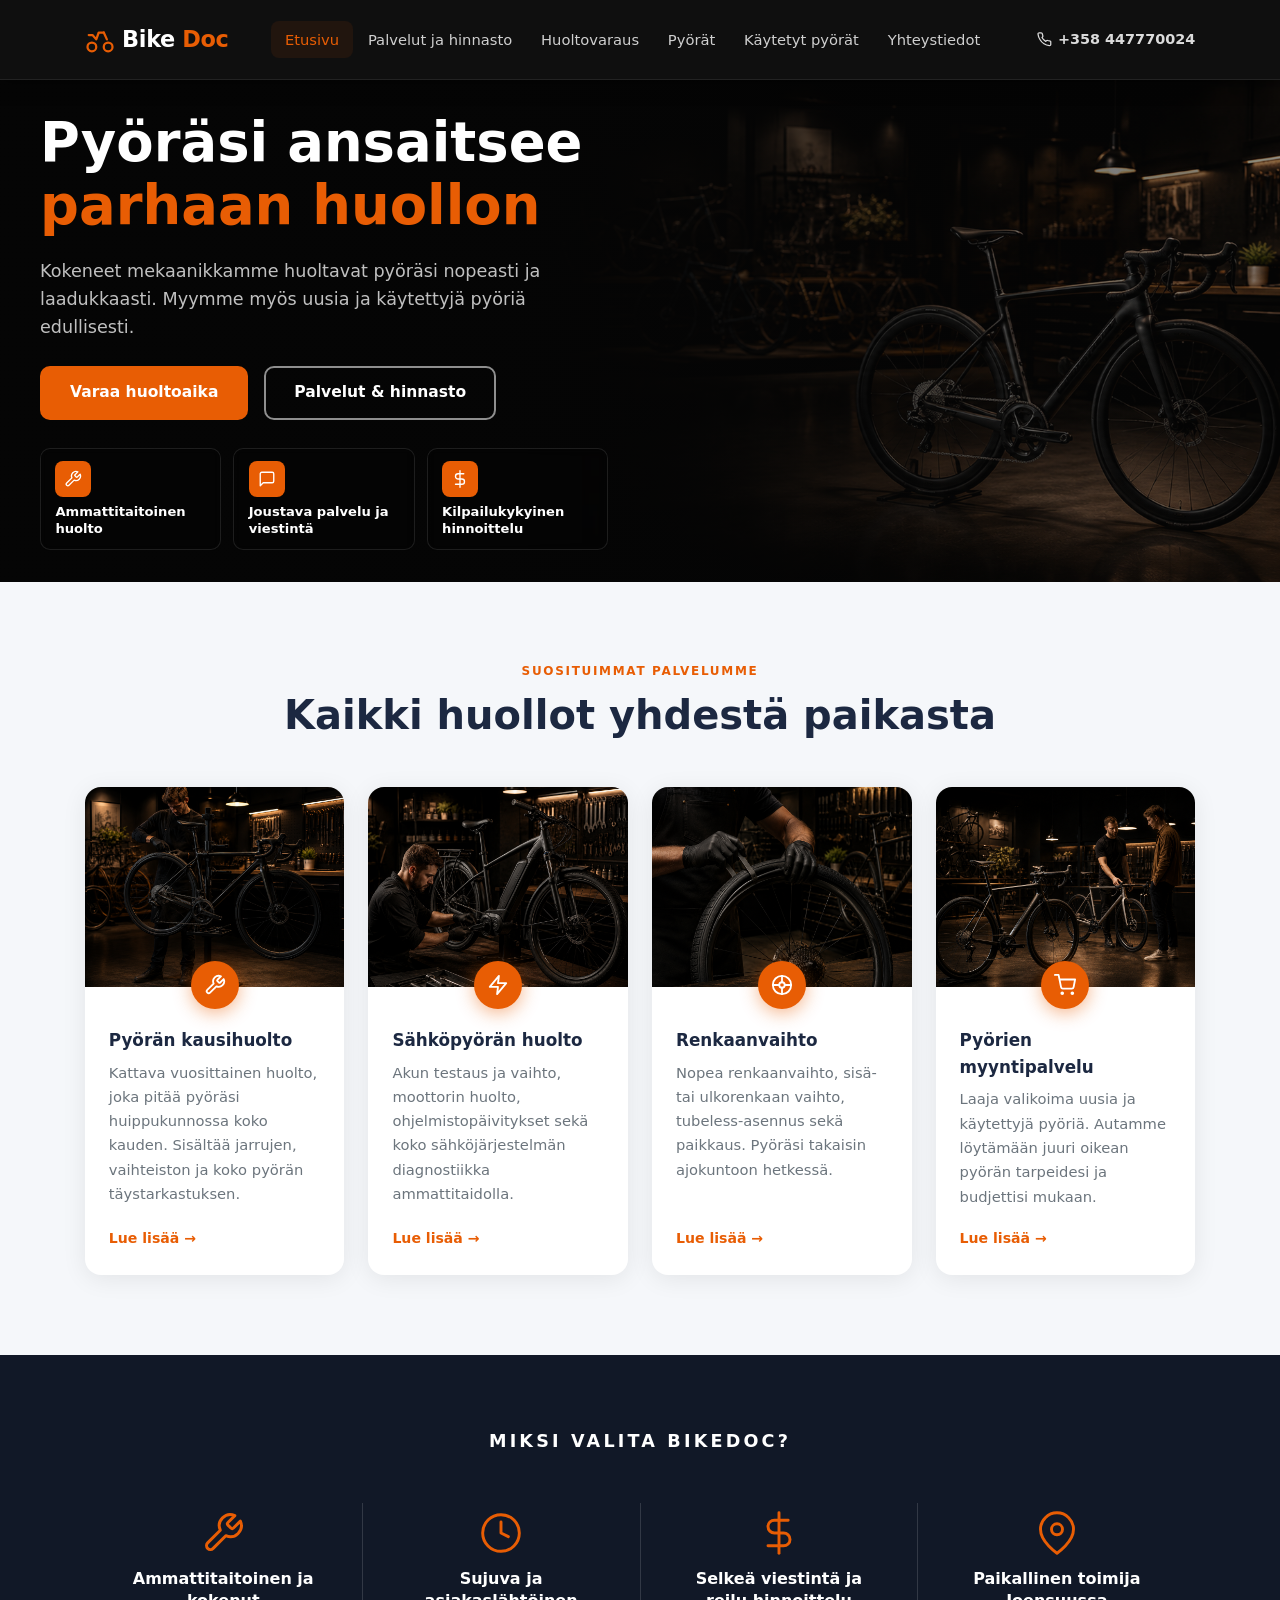
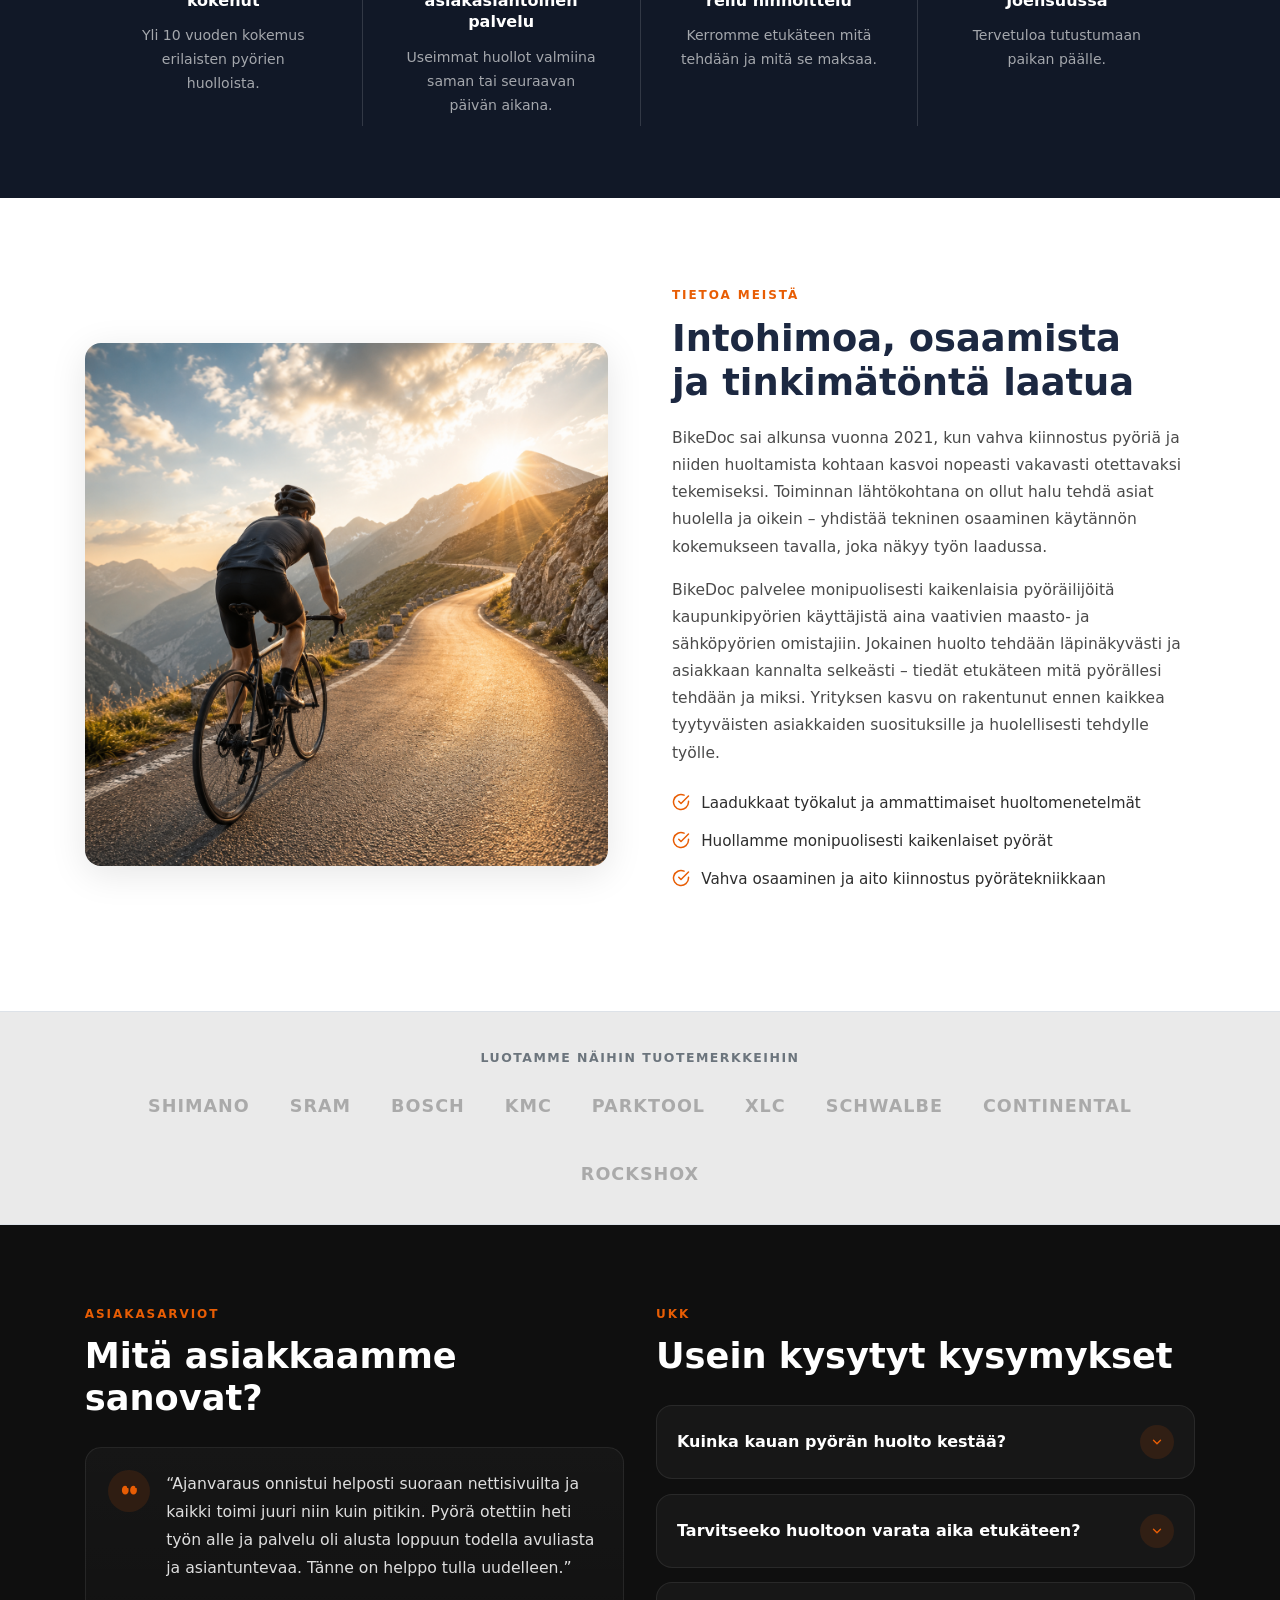
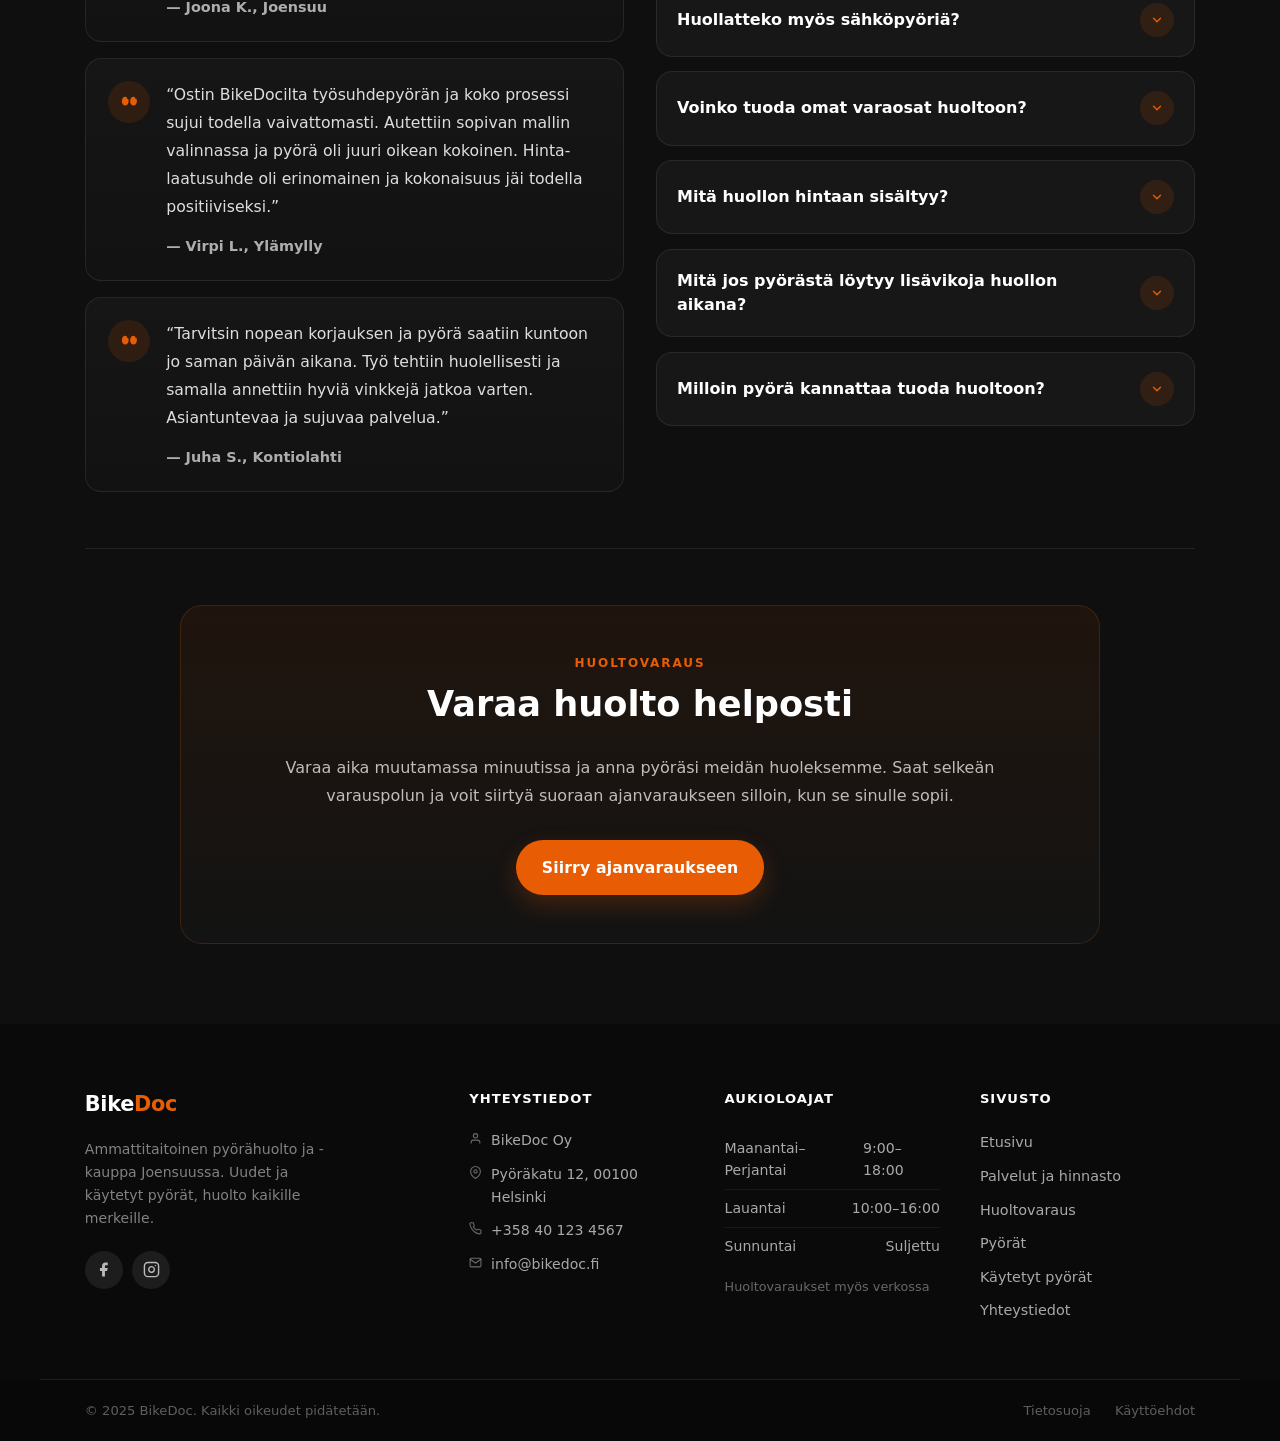
==== commit 9efb51c8: "Muutoslistaus:" ====
--- a/index.html
+++ b/index.html
@@ -257,10 +257,16 @@
       color: #f4f4f4;
       padding: 5rem 0;
     }
-    .community-panel + .community-panel {
-      margin-top: 3.5rem;
-      padding-top: 3.5rem;
-      border-top: 1px solid rgba(255,255,255,.08);
+    .community-top-grid {
+      display: grid;
+      grid-template-columns: 1fr 1fr;
+      gap: 2rem;
+      align-items: start;
+    }
+    .community-top-grid .community-panel {
+      margin: 0;
+      padding: 0;
+      border: 0;
     }
     .community-eyebrow {
       display: block;
@@ -366,6 +372,15 @@
       flex-direction: column;
       gap: 0.9rem;
     }
+    .community-top-grid .review-stack,
+    .community-top-grid .community-faq {
+      max-width: none;
+    }
+    .community-booking-row {
+      margin-top: 3.5rem;
+      padding-top: 3.5rem;
+      border-top: 1px solid rgba(255,255,255,.08);
+    }
     .community-faq-item {
       background: #171717;
       border: 1px solid rgba(255,255,255,.08);
@@ -425,7 +440,11 @@
       .community-end {
         padding: 4rem 0;
       }
-      .community-panel + .community-panel {
+      .community-top-grid {
+        grid-template-columns: 1fr;
+        gap: 2.2rem;
+      }
+      .community-booking-row {
         margin-top: 2.5rem;
         padding-top: 2.5rem;
       }
@@ -443,18 +462,6 @@
       }
     }
 
-    .hero-right {
-      align-self: end;
-      padding-bottom: 1.1rem;
-    }
-    .hero-badge-feat {
-      align-items: center;
-      text-align: center;
-      justify-content: center;
-    }
-    .hero-badge-feat .hf-icon-wrap {
-      margin-bottom: 0.1rem;
-    }
   </style>
 </head>
 <body>
@@ -566,17 +573,6 @@
               </svg>
             </div>
             <strong>Kilpailukykyinen hinnoittelu</strong>
-          </div>
-          <div class="hero-feat hero-badge-feat">
-            <div class="hf-icon-wrap" aria-hidden="true">
-              <svg width="18" height="18" viewBox="0 0 24 24" fill="none" stroke="currentColor"
-                   stroke-width="1.8" stroke-linecap="round" stroke-linejoin="round">
-                <circle cx="12" cy="8" r="7"/>
-                <polyline points="8.21 13.89 7 23 12 20 17 23 15.79 13.88"/>
-              </svg>
-            </div>
-            <strong>Yli 10 vuotta kokemusta</strong>
-            <span>kaiken tyyppisistä pyöristä</span>
           </div>
         </div>
       </div>
@@ -831,64 +827,57 @@
   <section class="community-end" aria-labelledby="community-reviews-title">
     <div class="container">
 
-      <!-- 1. Asiakasarviot -->
-      <div class="community-panel community-reviews-panel">
-        <span class="community-eyebrow">ASIAKASARVIOT</span>
-        <h2 id="community-reviews-title">Mitä asiakkaamme sanovat?</h2>
-
-        <div class="review-stack">
-          <article class="review-card">
-            <div class="review-mark" aria-hidden="true">
-              <svg width="18" height="18" viewBox="0 0 24 24" fill="currentColor" aria-hidden="true">
-                <path d="M9.5 7.5c0-1.4-1-2.4-2.5-2.4-2.7 0-4.5 2.6-4.5 5.8 0 3.2 1.8 5.7 4.4 5.7 2.9 0 4.6-2.4 4.6-5.4 0-1.2-.1-2.2-.4-3.1H9.5zm11 0c0-1.4-1-2.4-2.5-2.4-2.7 0-4.5 2.6-4.5 5.8 0 3.2 1.8 5.7 4.4 5.7 2.9 0 4.6-2.4 4.6-5.4 0-1.2-.1-2.2-.4-3.1h-1.6z"/>
-              </svg>
-            </div>
-            <div class="review-content">
-              <p>“Ajanvaraus onnistui helposti suoraan nettisivuilta ja kaikki toimi juuri niin kuin pitikin. Pyörä otettiin heti työn alle ja palvelu oli alusta loppuun todella avuliasta ja asiantuntevaa. Tänne on helppo tulla uudelleen.”</p>
-              <cite>— Joona K., Joensuu</cite>
-            </div>
-          </article>
-
-          <article class="review-card">
-            <div class="review-mark" aria-hidden="true">
-              <svg width="18" height="18" viewBox="0 0 24 24" fill="currentColor" aria-hidden="true">
-                <path d="M9.5 7.5c0-1.4-1-2.4-2.5-2.4-2.7 0-4.5 2.6-4.5 5.8 0 3.2 1.8 5.7 4.4 5.7 2.9 0 4.6-2.4 4.6-5.4 0-1.2-.1-2.2-.4-3.1H9.5zm11 0c0-1.4-1-2.4-2.5-2.4-2.7 0-4.5 2.6-4.5 5.8 0 3.2 1.8 5.7 4.4 5.7 2.9 0 4.6-2.4 4.6-5.4 0-1.2-.1-2.2-.4-3.1h-1.6z"/>
-              </svg>
-            </div>
-            <div class="review-content">
-              <p>“Ostin BikeDocilta työsuhdepyörän ja koko prosessi sujui todella vaivattomasti. Autettiin sopivan mallin valinnassa ja pyörä oli juuri oikean kokoinen. Hinta-laatusuhde oli erinomainen ja kokonaisuus jäi todella positiiviseksi.”</p>
-              <cite>— Virpi L., Ylämylly</cite>
-            </div>
-          </article>
-
-          <article class="review-card">
-            <div class="review-mark" aria-hidden="true">
-              <svg width="18" height="18" viewBox="0 0 24 24" fill="currentColor" aria-hidden="true">
-                <path d="M9.5 7.5c0-1.4-1-2.4-2.5-2.4-2.7 0-4.5 2.6-4.5 5.8 0 3.2 1.8 5.7 4.4 5.7 2.9 0 4.6-2.4 4.6-5.4 0-1.2-.1-2.2-.4-3.1H9.5zm11 0c0-1.4-1-2.4-2.5-2.4-2.7 0-4.5 2.6-4.5 5.8 0 3.2 1.8 5.7 4.4 5.7 2.9 0 4.6-2.4 4.6-5.4 0-1.2-.1-2.2-.4-3.1h-1.6z"/>
-              </svg>
-            </div>
-            <div class="review-content">
-              <p>“Tarvitsin nopean korjauksen ja pyörä saatiin kuntoon jo saman päivän aikana. Työ tehtiin huolellisesti ja samalla annettiin hyviä vinkkejä jatkoa varten. Asiantuntevaa ja sujuvaa palvelua.”</p>
-              <cite>— Juha S., Kontiolahti</cite>
-            </div>
-          </article>
+      <div class="community-top-grid">
+        <!-- 1. Asiakasarviot -->
+        <div class="community-panel community-reviews-panel">
+          <span class="community-eyebrow">ASIAKASARVIOT</span>
+          <h2 id="community-reviews-title">Mitä asiakkaamme sanovat?</h2>
+
+          <div class="review-stack">
+            <article class="review-card">
+              <div class="review-mark" aria-hidden="true">
+                <svg width="18" height="18" viewBox="0 0 24 24" fill="currentColor" aria-hidden="true">
+                  <path d="M9.5 7.5c0-1.4-1-2.4-2.5-2.4-2.7 0-4.5 2.6-4.5 5.8 0 3.2 1.8 5.7 4.4 5.7 2.9 0 4.6-2.4 4.6-5.4 0-1.2-.1-2.2-.4-3.1H9.5zm11 0c0-1.4-1-2.4-2.5-2.4-2.7 0-4.5 2.6-4.5 5.8 0 3.2 1.8 5.7 4.4 5.7 2.9 0 4.6-2.4 4.6-5.4 0-1.2-.1-2.2-.4-3.1h-1.6z"/>
+                </svg>
+              </div>
+              <div class="review-content">
+                <p>“Ajanvaraus onnistui helposti suoraan nettisivuilta ja kaikki toimi juuri niin kuin pitikin. Pyörä otettiin heti työn alle ja palvelu oli alusta loppuun todella avuliasta ja asiantuntevaa. Tänne on helppo tulla uudelleen.”</p>
+                <cite>— Joona K., Joensuu</cite>
+              </div>
+            </article>
+
+            <article class="review-card">
+              <div class="review-mark" aria-hidden="true">
+                <svg width="18" height="18" viewBox="0 0 24 24" fill="currentColor" aria-hidden="true">
+                  <path d="M9.5 7.5c0-1.4-1-2.4-2.5-2.4-2.7 0-4.5 2.6-4.5 5.8 0 3.2 1.8 5.7 4.4 5.7 2.9 0 4.6-2.4 4.6-5.4 0-1.2-.1-2.2-.4-3.1H9.5zm11 0c0-1.4-1-2.4-2.5-2.4-2.7 0-4.5 2.6-4.5 5.8 0 3.2 1.8 5.7 4.4 5.7 2.9 0 4.6-2.4 4.6-5.4 0-1.2-.1-2.2-.4-3.1h-1.6z"/>
+                </svg>
+              </div>
+              <div class="review-content">
+                <p>“Ostin BikeDocilta työsuhdepyörän ja koko prosessi sujui todella vaivattomasti. Autettiin sopivan mallin valinnassa ja pyörä oli juuri oikean kokoinen. Hinta-laatusuhde oli erinomainen ja kokonaisuus jäi todella positiiviseksi.”</p>
+                <cite>— Virpi L., Ylämylly</cite>
+              </div>
+            </article>
+
+            <article class="review-card">
+              <div class="review-mark" aria-hidden="true">
+                <svg width="18" height="18" viewBox="0 0 24 24" fill="currentColor" aria-hidden="true">
+                  <path d="M9.5 7.5c0-1.4-1-2.4-2.5-2.4-2.7 0-4.5 2.6-4.5 5.8 0 3.2 1.8 5.7 4.4 5.7 2.9 0 4.6-2.4 4.6-5.4 0-1.2-.1-2.2-.4-3.1H9.5zm11 0c0-1.4-1-2.4-2.5-2.4-2.7 0-4.5 2.6-4.5 5.8 0 3.2 1.8 5.7 4.4 5.7 2.9 0 4.6-2.4 4.6-5.4 0-1.2-.1-2.2-.4-3.1h-1.6z"/>
+                </svg>
+              </div>
+              <div class="review-content">
+                <p>“Tarvitsin nopean korjauksen ja pyörä saatiin kuntoon jo saman päivän aikana. Työ tehtiin huolellisesti ja samalla annettiin hyviä vinkkejä jatkoa varten. Asiantuntevaa ja sujuvaa palvelua.”</p>
+                <cite>— Juha S., Kontiolahti</cite>
+              </div>
+            </article>
+          </div>
         </div>
-      </div>
-
-      <!-- 2. Huoltovaraus -->
-      <div class="community-panel booking-panel">
-        <span class="community-eyebrow">HUOLTOVARAUS</span>
-        <h2>Varaa huolto helposti</h2>
-        <p>Varaa aika muutamassa minuutissa ja anna pyöräsi meidän huoleksemme. Saat selkeän varauspolun ja voit siirtyä suoraan ajanvaraukseen silloin, kun se sinulle sopii.</p>
-        <a href="huoltovaraus.html" class="community-cta-btn">Siirry ajanvaraukseen</a>
-      </div>
-
-      <!-- 3. UKK -->
-      <div class="community-panel community-faq-panel">
-        <span class="community-eyebrow">UKK</span>
-        <h2>Usein kysytyt kysymykset</h2>
-
-        <div class="community-faq" role="list">
+
+        <!-- 2. UKK -->
+        <div class="community-panel community-faq-panel">
+          <span class="community-eyebrow">UKK</span>
+          <h2>Usein kysytyt kysymykset</h2>
+
+          <div class="community-faq" role="list">
           <div class="community-faq-item" role="listitem">
             <button class="community-faq-question" type="button" aria-expanded="false">
               <span>Kuinka kauan pyörän huolto kestää?</span>
@@ -986,6 +975,17 @@
               <p>Pyörä kannattaa huoltaa vähintään kerran vuodessa, esimerkiksi keväällä ennen ajokauden alkua. Jos pyörä on kovassa käytössä, huoltotarve voi olla useammin.</p>
             </div>
           </div>
+          </div>
+        </div>
+      </div>
+
+      <!-- 3. Huoltovaraus -->
+      <div class="community-booking-row">
+        <div class="community-panel booking-panel">
+          <span class="community-eyebrow">HUOLTOVARAUS</span>
+          <h2>Varaa huolto helposti</h2>
+          <p>Varaa aika muutamassa minuutissa ja anna pyöräsi meidän huoleksemme. Saat selkeän varauspolun ja voit siirtyä suoraan ajanvaraukseen silloin, kun se sinulle sopii.</p>
+          <a href="huoltovaraus.html" class="community-cta-btn">Siirry ajanvaraukseen</a>
         </div>
       </div>
 
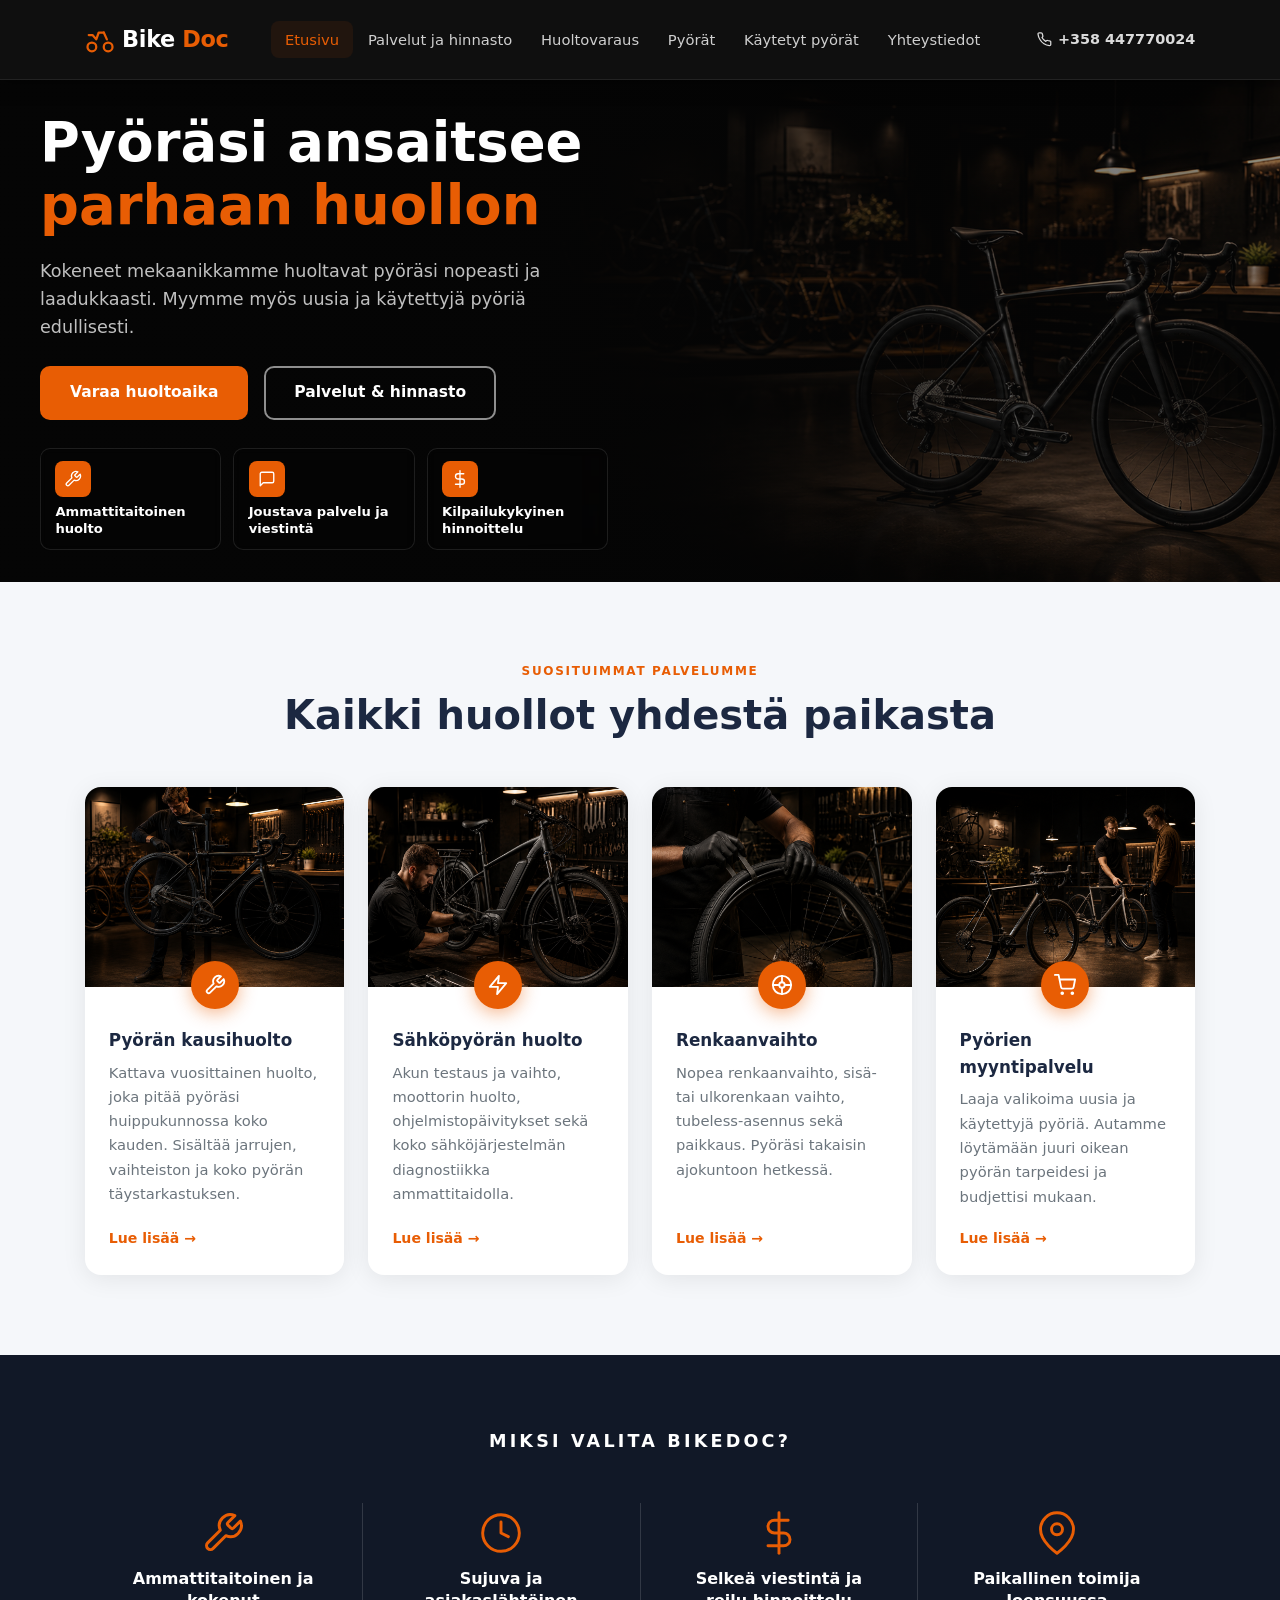
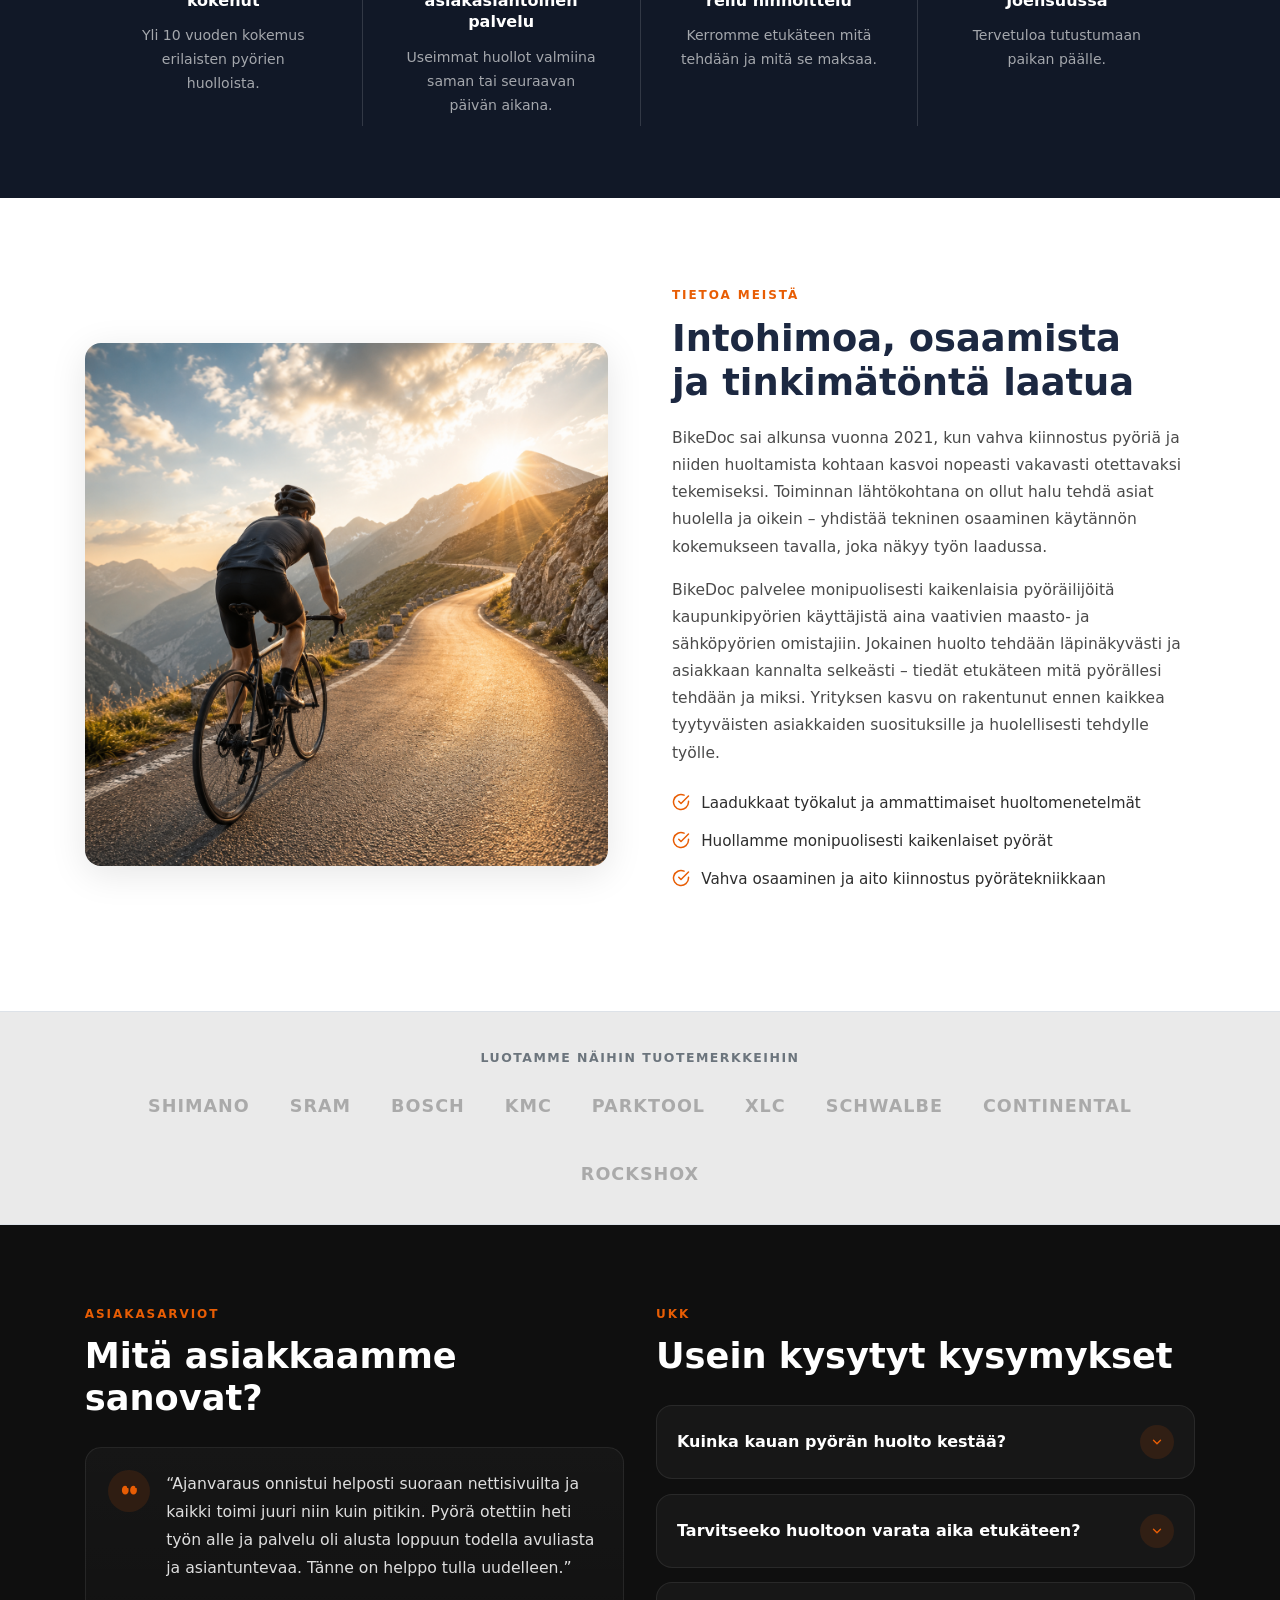
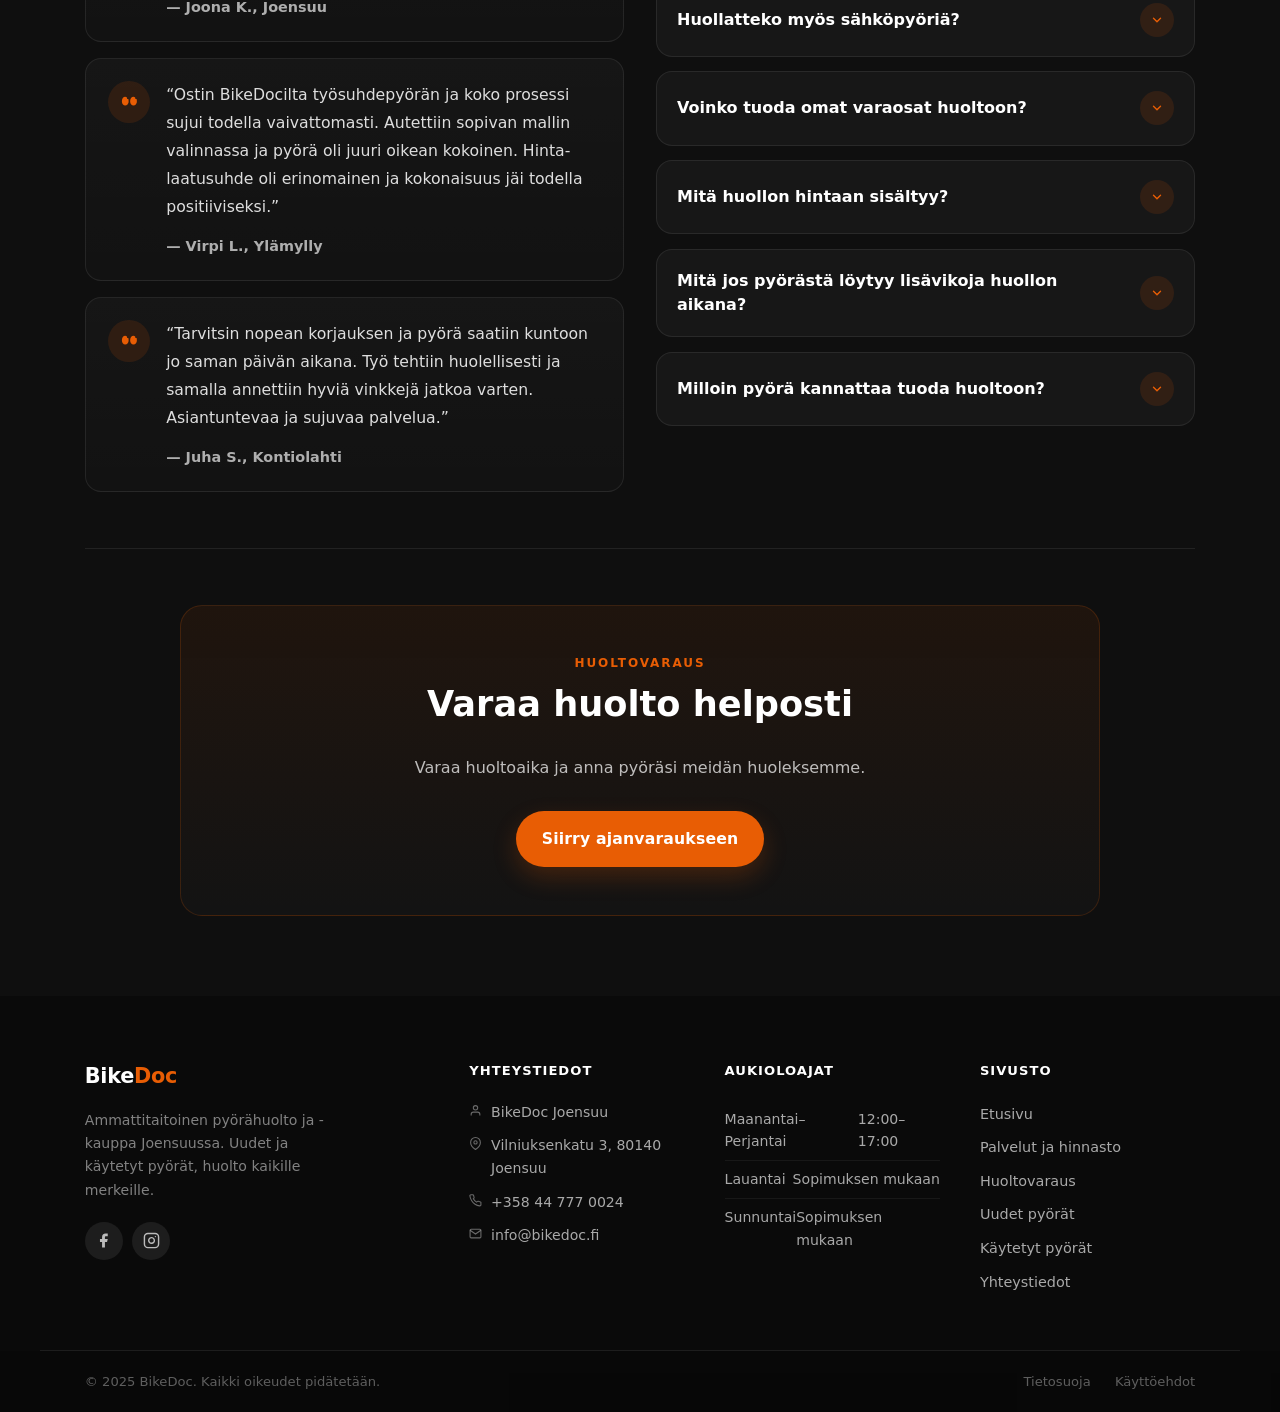
==== commit 237a8423: "Muutokset" ====
--- a/index.html
+++ b/index.html
@@ -984,7 +984,7 @@
         <div class="community-panel booking-panel">
           <span class="community-eyebrow">HUOLTOVARAUS</span>
           <h2>Varaa huolto helposti</h2>
-          <p>Varaa aika muutamassa minuutissa ja anna pyöräsi meidän huoleksemme. Saat selkeän varauspolun ja voit siirtyä suoraan ajanvaraukseen silloin, kun se sinulle sopii.</p>
+          <p>Varaa huoltoaika ja anna pyöräsi meidän huoleksemme.</p>
           <a href="huoltovaraus.html" class="community-cta-btn">Siirry ajanvaraukseen</a>
         </div>
       </div>
@@ -1035,7 +1035,7 @@
               <path d="M20 21v-2a4 4 0 0 0-4-4H8a4 4 0 0 0-4 4v2"/>
               <circle cx="12" cy="7" r="4"/>
             </svg>
-            BikeDoc Oy
+            BikeDoc Joensuu
           </li>
           <li>
             <svg width="13" height="13" viewBox="0 0 24 24" fill="none" stroke="currentColor"
@@ -1043,7 +1043,7 @@
               <path d="M21 10c0 7-9 13-9 13s-9-6-9-13a9 9 0 0 1 18 0z"/>
               <circle cx="12" cy="10" r="3"/>
             </svg>
-            Pyöräkatu 12, 00100 Helsinki
+            Vilniuksenkatu 3, 80140 Joensuu
           </li>
           <li>
             <svg width="13" height="13" viewBox="0 0 24 24" fill="none" stroke="currentColor"
@@ -1055,7 +1055,7 @@
                        a16 16 0 0 0 6.09 6.09l.98-.98a2 2 0 0 1 2.11-.45
                        c.907.339 1.85.573 2.81.7A2 2 0 0 1 22 16.92z"/>
             </svg>
-            <a href="tel:+358401234567">+358 40 123 4567</a>
+            <a href="tel:+358447770024">+358 44 777 0024</a>
           </li>
           <li>
             <svg width="13" height="13" viewBox="0 0 24 24" fill="none" stroke="currentColor"
@@ -1072,11 +1072,10 @@
       <div class="fc">
         <h4>Aukioloajat</h4>
         <ul class="fc-list hours-list">
-          <li><span>Maanantai–Perjantai</span><span>9:00–18:00</span></li>
-          <li><span>Lauantai</span><span>10:00–16:00</span></li>
-          <li><span>Sunnuntai</span><span>Suljettu</span></li>
+          <li><span>Maanantai–Perjantai</span><span>12:00–17:00</span></li>
+          <li><span>Lauantai</span><span>Sopimuksen mukaan</span></li>
+          <li><span>Sunnuntai</span><span>Sopimuksen mukaan</span></li>
         </ul>
-        <p class="hours-note">Huoltovaraukset myös verkossa</p>
       </div>
 
       <!-- Sarake 4: Päävalikko -->
@@ -1086,7 +1085,7 @@
           <li><a href="index.html">Etusivu</a></li>
           <li><a href="palvelut.html">Palvelut ja hinnasto</a></li>
           <li><a href="huoltovaraus.html">Huoltovaraus</a></li>
-          <li><a href="pyorat.html">Pyörät</a></li>
+          <li><a href="pyorat.html">Uudet pyörät</a></li>
           <li><a href="kaytetyt.html">Käytetyt pyörät</a></li>
           <li><a href="yhteystiedot.html">Yhteystiedot</a></li>
         </ul>
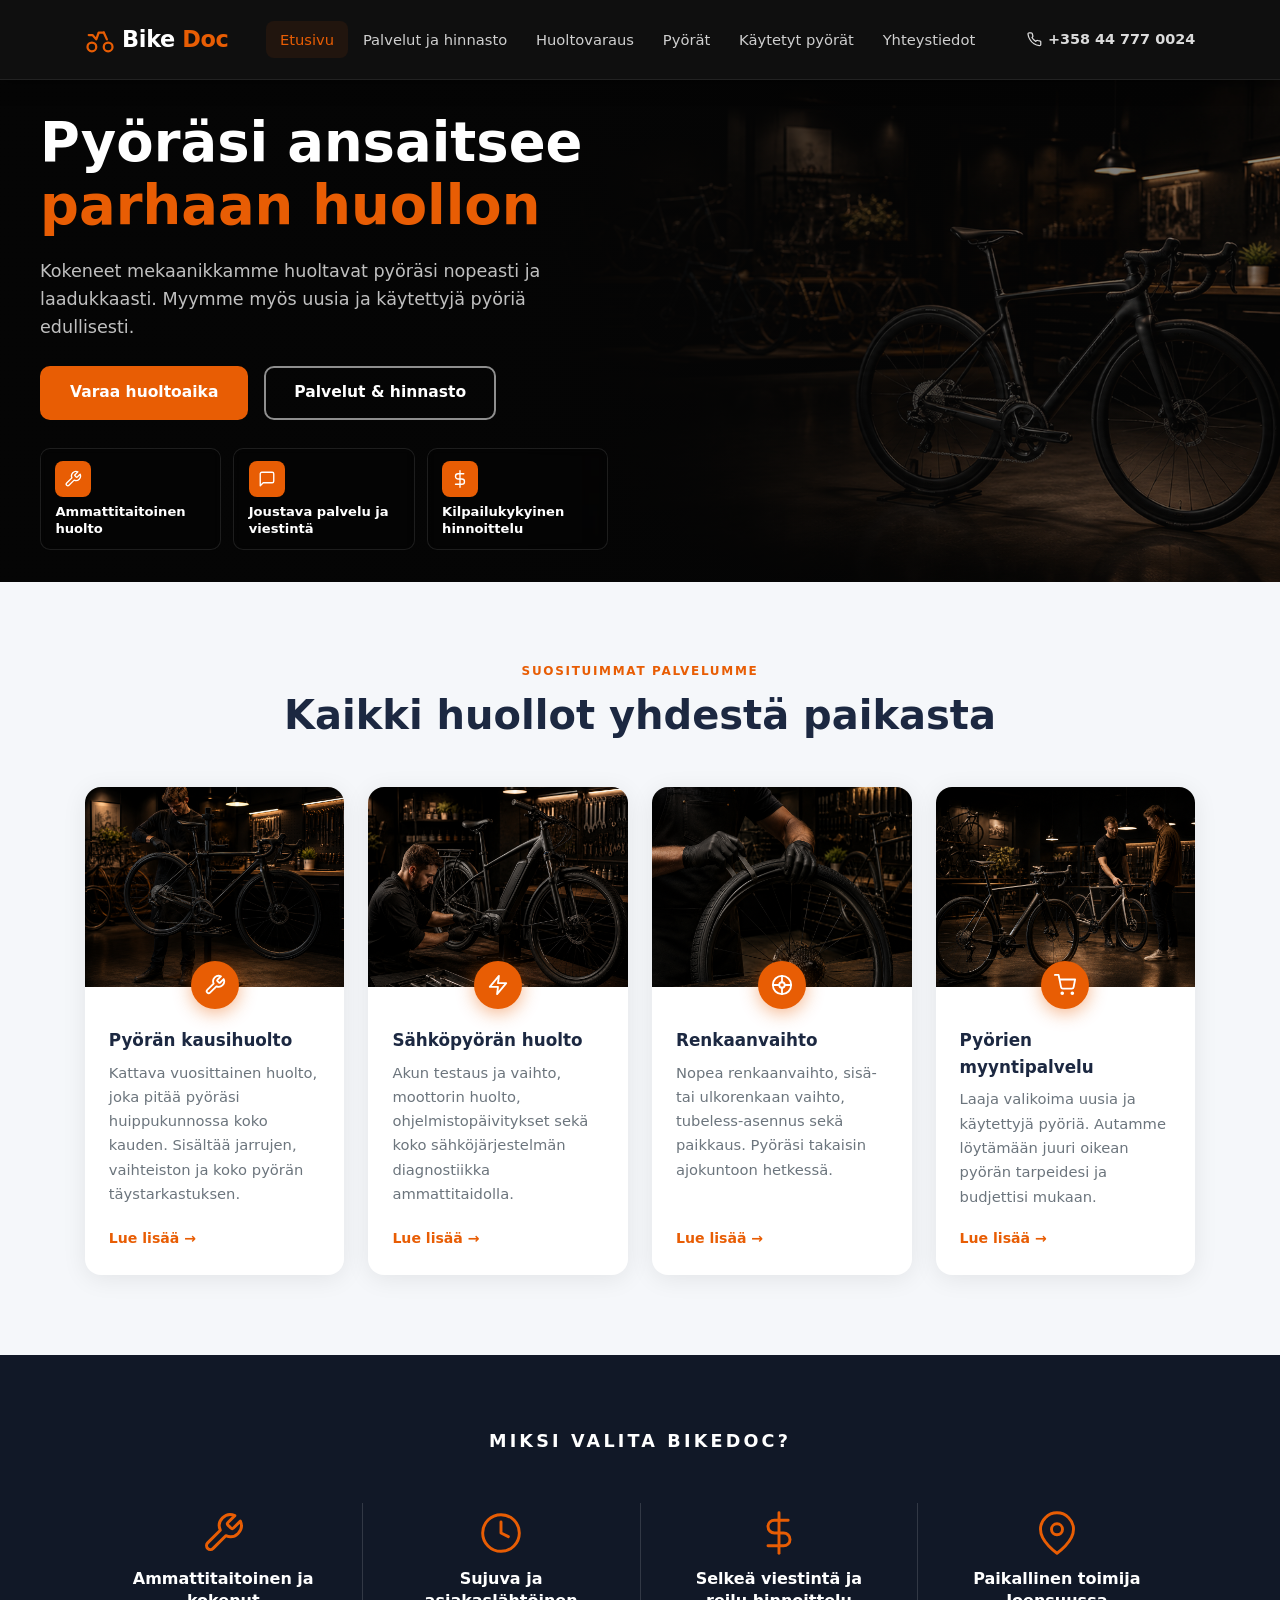
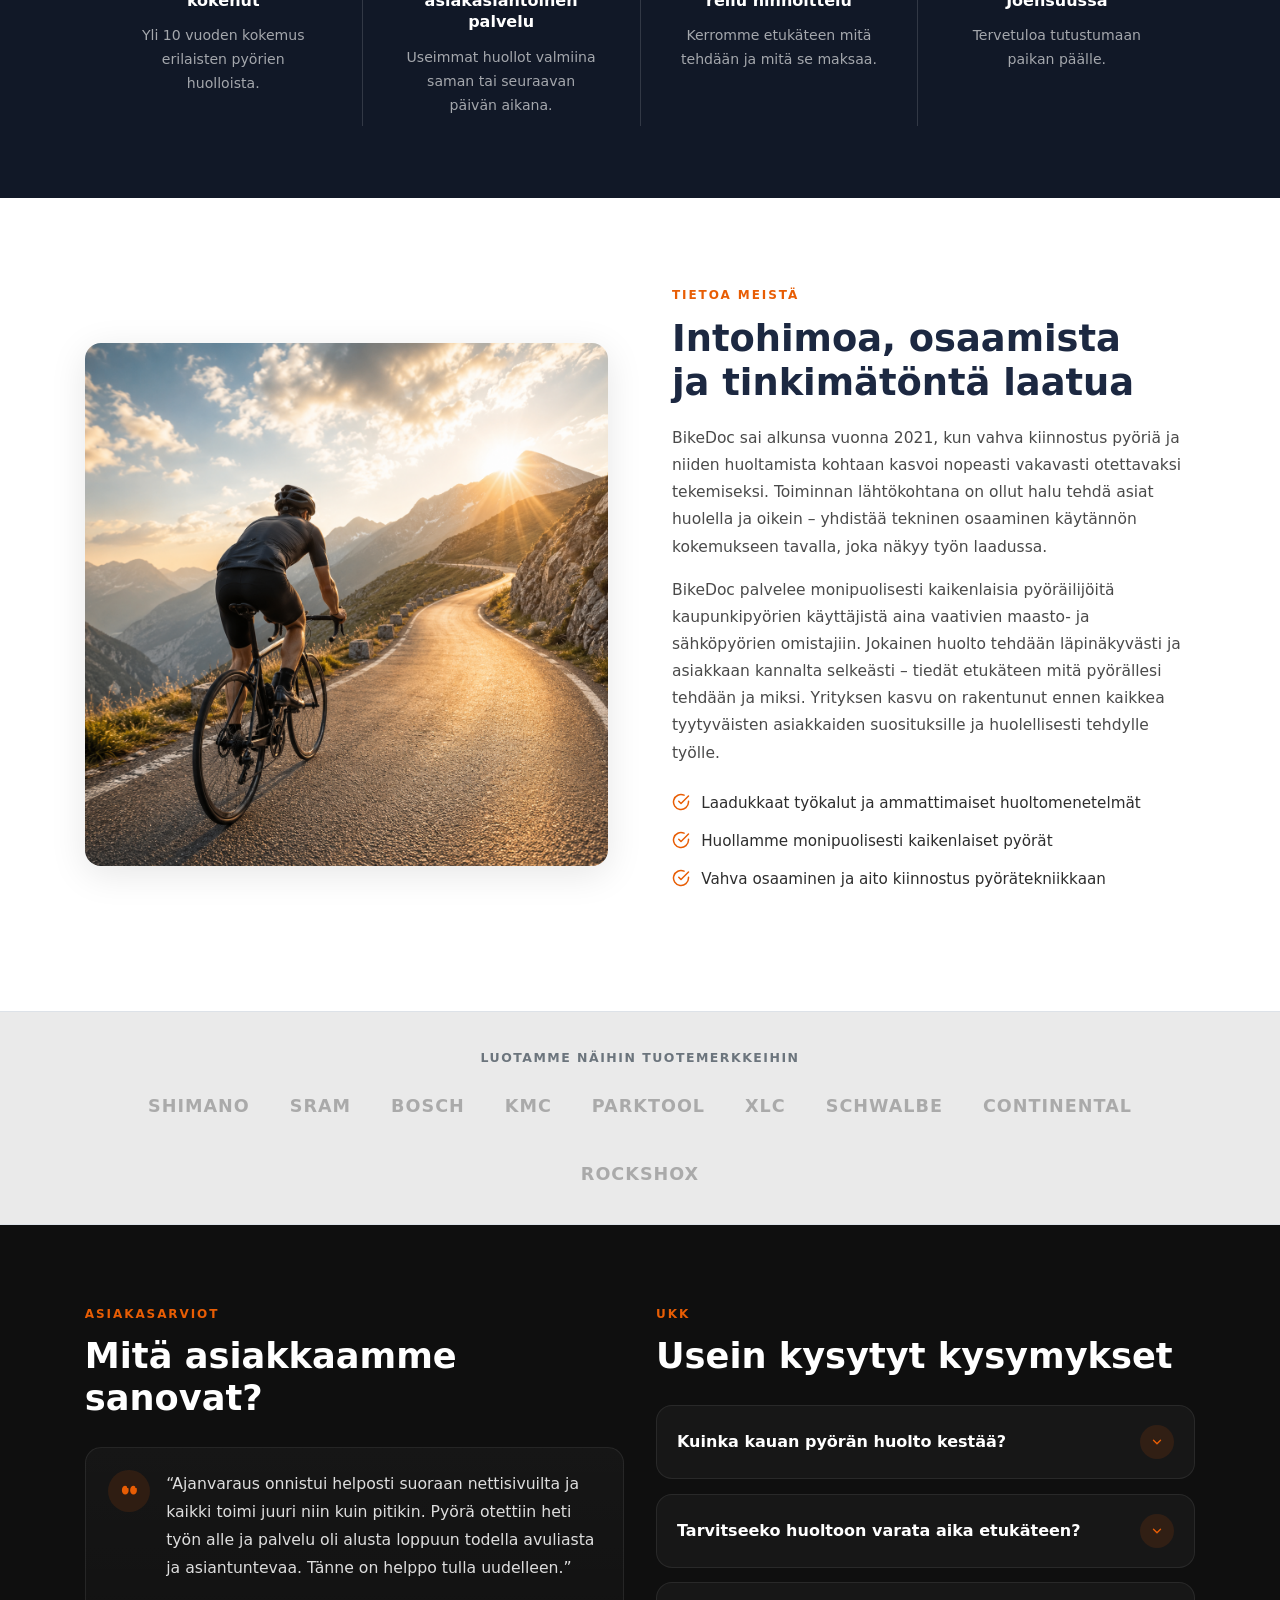
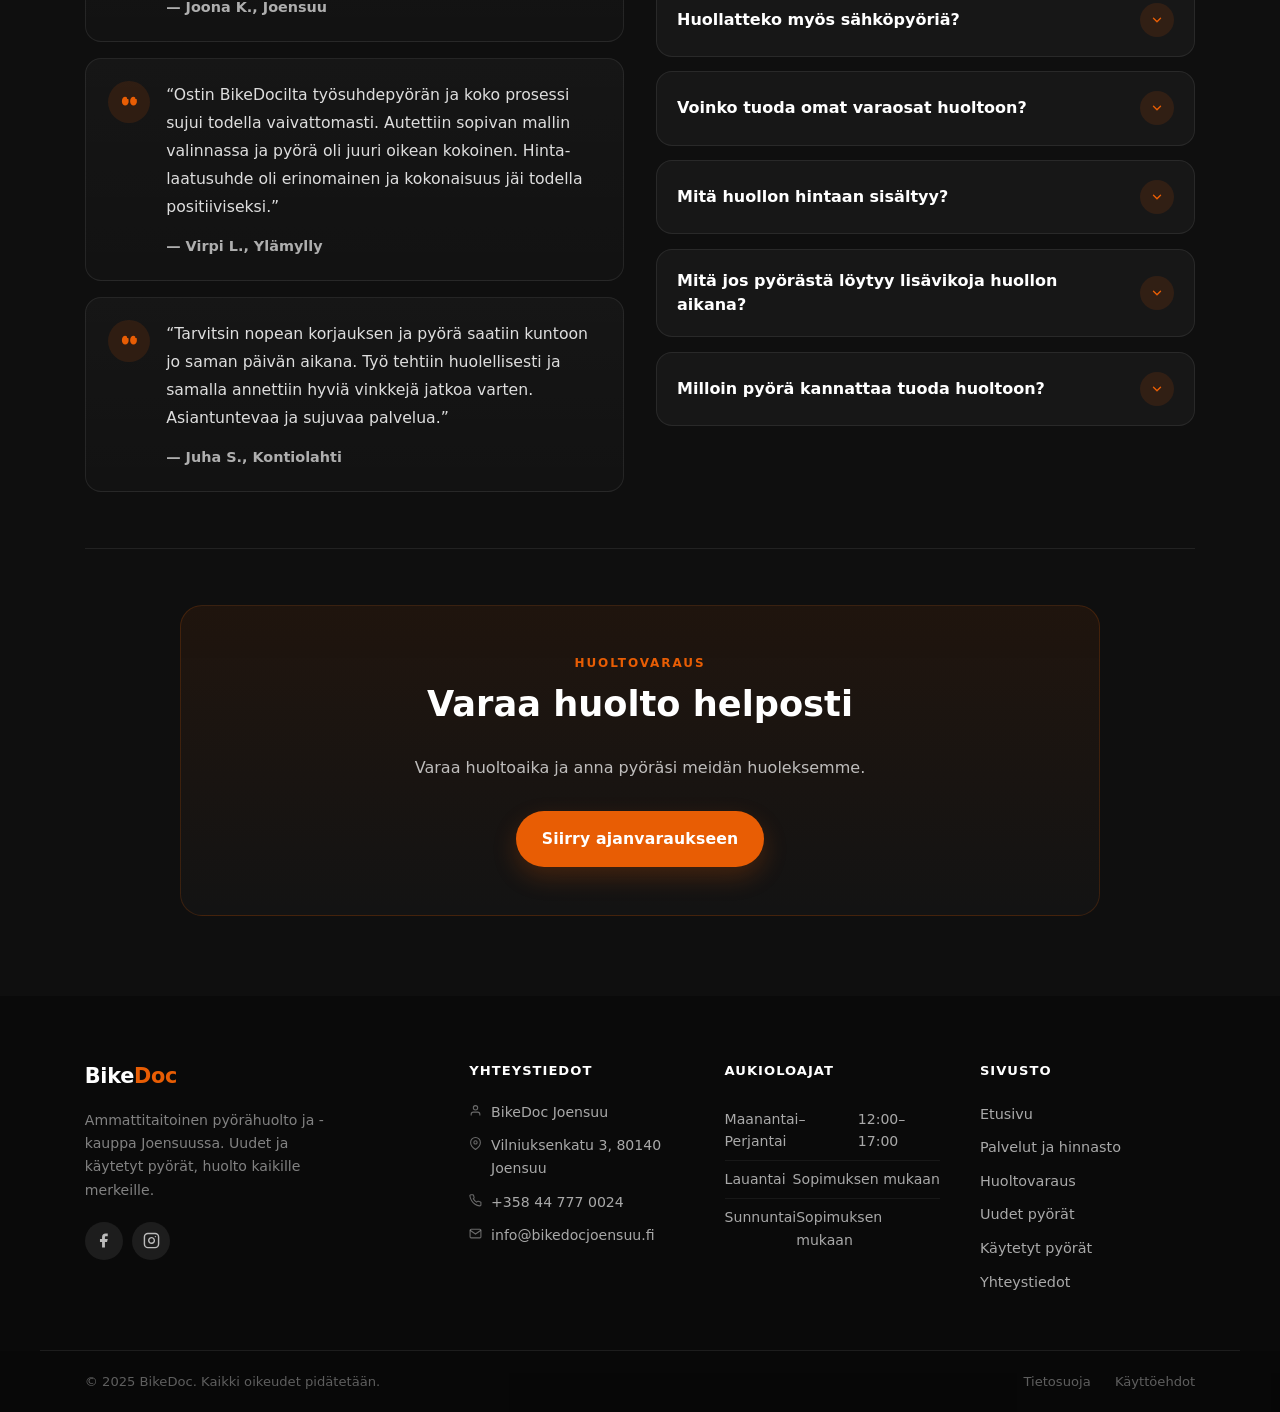
==== commit 8e834263: "Keskitä yrityksen yhteystiedot yhteen tiedostoon" ====
--- a/index.html
+++ b/index.html
@@ -1,1183 +1,1181 @@
-﻿<!DOCTYPE html>
-<html lang="fi">
-<head>
-  <meta charset="UTF-8" />
-  <meta name="viewport" content="width=device-width, initial-scale=1.0" />
-  <title>BikeDoc – Pyörähuolto &amp; pyöräkauppa</title>
-  <meta name="description" content="BikeDoc tarjoaa ammattitaitoisen pyörähuollon, uusien ja käytettyjen pyörien myynnin sekä kaiken tarvittavan pyöräilyyn. Helsinki." />
-  <link rel="stylesheet" href="css/style.css" />
-  <style>
-    /* ---- Moderni palvelukortit-osio ----------------------------- */
-    .palvelut-osio {
-      padding: 5rem 0;
-      background: var(--clr-light, #f5f7fa);
-    }
-    .palvelut-eyebrow {
-      display: block;
-      text-align: center;
-      font-size: 0.75rem;
-      font-weight: 700;
-      letter-spacing: 0.14em;
-      text-transform: uppercase;
-      color: #E85D04;
-      margin-bottom: 0.6rem;
-    }
-    .palvelut-otsikko {
-      text-align: center;
-      font-size: clamp(1.8rem, 3.8vw, 2.5rem);
-      font-weight: 800;
-      color: var(--clr-dark, #1c2841);
-      margin-bottom: 3rem;
-      line-height: 1.2;
-    }
-    .palvelut-grid {
-      display: grid;
-      grid-template-columns: repeat(4, 1fr);
-      gap: 1.5rem;
-    }
-    .palvelut-kortti {
-      background: #fff;
-      border-radius: 16px;
-      box-shadow: 0 4px 24px rgba(0,0,0,.08);
-      overflow: visible;
-      transition: transform 0.28s ease, box-shadow 0.28s ease;
-      display: flex;
-      flex-direction: column;
-    }
-    .palvelut-kortti:hover {
-      transform: translateY(-7px);
-      box-shadow: 0 18px 48px rgba(0,0,0,.16);
-    }
-    .palvelut-kuva-wrap {
-      position: relative;
-      flex-shrink: 0;
-    }
-    .palvelut-kuva {
-      width: 100%;
-      height: 200px;
-      object-fit: cover;
-      display: block;
-      border-radius: 16px 16px 0 0;
-    }
-    .palvelut-ikoni-wrap {
-      position: absolute;
-      bottom: -22px;
-      left: 50%;
-      transform: translateX(-50%);
-      width: 48px;
-      height: 48px;
-      background: #E85D04;
-      border-radius: 50%;
-      display: flex;
-      align-items: center;
-      justify-content: center;
-      box-shadow: 0 4px 18px rgba(232,93,4,.45);
-      z-index: 2;
-    }
-    .palvelut-teksti {
-      padding: 2.2rem 1.5rem 1.6rem;
-      display: flex;
-      flex-direction: column;
-      flex: 1;
-      gap: 0.4rem;
-    }
-    .palvelut-teksti h3 {
-      font-size: 1.05rem;
-      font-weight: 700;
-      color: var(--clr-dark, #1c2841);
-      margin-top: 0.3rem;
-    }
-    .palvelut-teksti p {
-      font-size: 0.92rem;
-      color: var(--clr-muted, #6c757d);
-      line-height: 1.65;
-      flex: 1;
-    }
-    .palvelut-linkki {
-      display: inline-flex;
-      align-items: center;
-      gap: 0.2rem;
-      font-size: 0.88rem;
-      font-weight: 700;
-      color: #E85D04;
-      margin-top: 0.75rem;
-      transition: gap 0.2s ease, color 0.2s ease;
-      text-decoration: none;
-    }
-    .palvelut-linkki:hover {
-      gap: 0.45rem;
-      color: #c44b00;
-    }
-    @media (max-width: 1024px) {
-      .palvelut-grid { grid-template-columns: repeat(2, 1fr); }
-    }
-    @media (max-width: 580px) {
-      .palvelut-grid { grid-template-columns: 1fr; }
-    }
-
-    /* ---- Miksi valita -osio ----------------------------------- */
-    .miksi-osio {
-      background: #111827;
-      padding: 4.5rem 0;
-      width: 100%;
-    }
-    .miksi-otsikko {
-      text-align: center;
-      font-size: clamp(0.9rem, 2vw, 1.1rem);
-      font-weight: 800;
-      letter-spacing: 0.18em;
-      text-transform: uppercase;
-      color: #fff;
-      margin-bottom: 3rem;
-    }
-    .miksi-grid {
-      display: flex;
-      align-items: stretch;
-    }
-    .miksi-kohta {
-      flex: 1;
-      display: flex;
-      flex-direction: column;
-      align-items: center;
-      text-align: center;
-      padding: 0.5rem 2.5rem;
-      gap: 0.8rem;
-    }
-    .miksi-kohta + .miksi-kohta {
-      border-left: 1px solid rgba(255,255,255,.14);
-    }
-    .miksi-ikoni {
-      width: 44px;
-      height: 44px;
-      color: #E85D04;
-      flex-shrink: 0;
-      transition: transform 0.25s ease, color 0.25s ease;
-    }
-    .miksi-kohta:hover .miksi-ikoni {
-      transform: scale(1.18);
-      color: #ff7e35;
-    }
-    .miksi-kohta h3 {
-      font-size: 1rem;
-      font-weight: 700;
-      color: #fff;
-      line-height: 1.35;
-      margin: 0;
-    }
-    .miksi-kohta p {
-      font-size: 0.88rem;
-      color: rgba(255,255,255,.62);
-      line-height: 1.7;
-      margin: 0;
-    }
-    @media (max-width: 768px) {
-      .miksi-grid {
-        flex-direction: column;
-      }
-      .miksi-kohta {
-        padding: 1.75rem 1.5rem;
-      }
-      .miksi-kohta + .miksi-kohta {
-        border-left: none;
-        border-top: 1px solid rgba(255,255,255,.14);
-      }
-    }
-
-    /* ---- Tietoa meistä -osio ---------------------------------- */
-    .tietoa-osio {
-      padding: 5.5rem 0;
-      background: #fff;
-    }
-    .tietoa-grid {
-      display: grid;
-      grid-template-columns: 1fr 1fr;
-      gap: 4rem;
-      align-items: center;
-    }
-    .tietoa-kuva img {
-      width: 100%;
-      height: auto;
-      border-radius: 16px;
-      box-shadow: 0 8px 36px rgba(0,0,0,.10);
-      display: block;
-    }
-    .tietoa-eyebrow {
-      display: block;
-      font-size: 0.75rem;
-      font-weight: 700;
-      letter-spacing: 0.16em;
-      text-transform: uppercase;
-      color: #E85D04;
-      margin-bottom: 0.75rem;
-    }
-    .tietoa-otsikko {
-      font-size: clamp(1.7rem, 3.2vw, 2.3rem);
-      font-weight: 800;
-      color: #1c2841;
-      line-height: 1.2;
-      margin-bottom: 1.25rem;
-    }
-    .tietoa-teksti p {
-      font-size: 0.97rem;
-      color: #4a4a4a;
-      line-height: 1.75;
-      margin-bottom: 1rem;
-    }
-    .tietoa-lista {
-      list-style: none;
-      padding: 0;
-      margin: 1.5rem 0 2rem;
-      display: flex;
-      flex-direction: column;
-      gap: 0.85rem;
-    }
-    .tietoa-lista li {
-      display: flex;
-      align-items: flex-start;
-      gap: 0.7rem;
-      font-size: 0.95rem;
-      color: #2d2d2d;
-      font-weight: 500;
-    }
-    .tietoa-lista li svg {
-      flex-shrink: 0;
-      margin-top: 2px;
-      color: #E85D04;
-    }
-    @media (max-width: 860px) {
-      .tietoa-grid {
-        grid-template-columns: 1fr;
-        gap: 2.5rem;
-      }
-    }
-
-    /* ---- Etusivun loppuosa ----------------------------------- */
-    .community-end {
-      background: #0f0f0f;
-      color: #f4f4f4;
-      padding: 5rem 0;
-    }
-    .community-top-grid {
-      display: grid;
-      grid-template-columns: 1fr 1fr;
-      gap: 2rem;
-      align-items: start;
-    }
-    .community-top-grid .community-panel {
-      margin: 0;
-      padding: 0;
-      border: 0;
-    }
-    .community-eyebrow {
-      display: block;
-      font-size: 0.75rem;
-      font-weight: 700;
-      letter-spacing: 0.16em;
-      text-transform: uppercase;
-      color: #E85D04;
-      margin-bottom: 0.65rem;
-    }
-    .community-panel h2 {
-      font-size: clamp(1.6rem, 3vw, 2.2rem);
-      font-weight: 800;
-      color: #fff;
-      line-height: 1.2;
-      margin-bottom: 1.75rem;
-    }
-    .review-stack {
-      display: flex;
-      flex-direction: column;
-      gap: 1rem;
-      max-width: 900px;
-    }
-    .review-card {
-      display: flex;
-      gap: 1rem;
-      background: linear-gradient(180deg, rgba(255,255,255,.03), rgba(255,255,255,.015));
-      border: 1px solid rgba(255,255,255,.08);
-      border-radius: 16px;
-      padding: 1.35rem 1.4rem;
-      transition: transform 0.25s ease, border-color 0.25s ease, box-shadow 0.25s ease;
-    }
-    .review-card:hover {
-      transform: translateY(-4px);
-      border-color: rgba(232,93,4,.34);
-      box-shadow: 0 14px 30px rgba(0,0,0,.22);
-    }
-    .review-mark {
-      width: 42px;
-      height: 42px;
-      flex-shrink: 0;
-      border-radius: 50%;
-      background: rgba(232,93,4,.12);
-      color: #E85D04;
-      display: flex;
-      align-items: center;
-      justify-content: center;
-    }
-    .review-content p {
-      font-size: 0.98rem;
-      line-height: 1.8;
-      color: rgba(255,255,255,.86);
-      margin: 0 0 .85rem;
-    }
-    .review-content cite {
-      display: block;
-      font-style: normal;
-      font-weight: 700;
-      color: rgba(255,255,255,.66);
-      font-size: 0.9rem;
-    }
-    .booking-panel {
-      max-width: 920px;
-      margin: 0 auto;
-      text-align: center;
-      border-radius: 22px;
-      border: 1px solid rgba(232,93,4,.18);
-      background: linear-gradient(180deg, rgba(232,93,4,.08), rgba(255,255,255,.02));
-      padding: 3rem 2rem;
-    }
-    .booking-panel p {
-      max-width: 760px;
-      margin: 0 auto 1.8rem;
-      color: rgba(255,255,255,.72);
-      font-size: 1rem;
-      line-height: 1.8;
-    }
-    .community-cta-btn {
-      display: inline-flex;
-      align-items: center;
-      justify-content: center;
-      min-height: 52px;
-      padding: 0.95rem 1.6rem;
-      border-radius: 999px;
-      background: #E85D04;
-      color: #fff;
-      font-size: 0.98rem;
-      font-weight: 800;
-      letter-spacing: 0.01em;
-      text-decoration: none;
-      transition: transform 0.25s ease, background 0.25s ease, box-shadow 0.25s ease;
-      box-shadow: 0 10px 24px rgba(232,93,4,.22);
-    }
-    .community-cta-btn:hover {
-      transform: translateY(-2px);
-      background: #c44b00;
-      color: #fff;
-      box-shadow: 0 14px 30px rgba(232,93,4,.28);
-    }
-    .community-faq {
-      max-width: 920px;
-      display: flex;
-      flex-direction: column;
-      gap: 0.9rem;
-    }
-    .community-top-grid .review-stack,
-    .community-top-grid .community-faq {
-      max-width: none;
-    }
-    .community-booking-row {
-      margin-top: 3.5rem;
-      padding-top: 3.5rem;
-      border-top: 1px solid rgba(255,255,255,.08);
-    }
-    .community-faq-item {
-      background: #171717;
-      border: 1px solid rgba(255,255,255,.08);
-      border-radius: 16px;
-      overflow: hidden;
-      transition: border-color 0.25s ease, transform 0.25s ease, box-shadow 0.25s ease;
-    }
-    .community-faq-item:hover {
-      transform: translateY(-2px);
-      border-color: rgba(232,93,4,.28);
-      box-shadow: 0 10px 24px rgba(0,0,0,.18);
-    }
-    .community-faq-question {
-      width: 100%;
-      display: flex;
-      align-items: center;
-      justify-content: space-between;
-      gap: 1rem;
-      padding: 1.2rem 1.25rem;
-      background: transparent;
-      border: 0;
-      color: #fff;
-      text-align: left;
-      font: inherit;
-      cursor: pointer;
-    }
-    .community-faq-question span:first-child {
-      font-size: 1rem;
-      font-weight: 700;
-      line-height: 1.5;
-    }
-    .community-faq-icon {
-      flex-shrink: 0;
-      width: 34px;
-      height: 34px;
-      border-radius: 50%;
-      display: grid;
-      place-items: center;
-      color: #E85D04;
-      background: rgba(232,93,4,.12);
-      transition: transform 0.25s ease, background 0.25s ease;
-    }
-    .community-faq-item.is-open .community-faq-icon {
-      transform: rotate(180deg);
-      background: rgba(232,93,4,.18);
-    }
-    .community-faq-answer {
-      padding: 0 1.25rem 1.2rem;
-    }
-    .community-faq-answer p {
-      color: rgba(255,255,255,.72);
-      line-height: 1.8;
-      font-size: 0.95rem;
-      margin: 0;
-    }
-    @media (max-width: 768px) {
-      .community-end {
-        padding: 4rem 0;
-      }
-      .community-top-grid {
-        grid-template-columns: 1fr;
-        gap: 2.2rem;
-      }
-      .community-booking-row {
-        margin-top: 2.5rem;
-        padding-top: 2.5rem;
-      }
-      .review-card {
-        padding: 1.2rem 1.1rem;
-      }
-      .booking-panel {
-        padding: 2.4rem 1.35rem;
-      }
-      .community-faq-question {
-        padding: 1.05rem 1rem;
-      }
-      .community-faq-answer {
-        padding: 0 1rem 1.05rem;
-      }
-    }
-
-  </style>
-</head>
-<body>
-
-  <!-- ======================================================
-       1. HEADER – logo | nav (6 kpl) | puhelin | sticky
-       ====================================================== -->
-  <header class="site-header" id="site-header">
-    <div class="container hdr-inner">
-
-      <!-- Logo -->
-      <a href="index.html" class="logo" aria-label="BikeDoc etusivu">
-        <svg width="30" height="30" viewBox="0 0 24 24" fill="none" stroke="currentColor"
-             stroke-width="1.8" stroke-linecap="round" stroke-linejoin="round" aria-hidden="true">
-          <circle cx="5.5" cy="17.5" r="3.5"/>
-          <circle cx="18.5" cy="17.5" r="3.5"/>
-          <path d="M15 6h-4l-2 5.5-3-3.5H3"/>
-          <path d="M15 6l2.5 5.5"/>
-        </svg>
-        Bike<span>Doc</span>
-      </a>
-
-      <!-- Hamburger (mobiili) -->
-      <button class="hamburger" id="hamburger"
-              aria-label="Avaa valikko" aria-expanded="false" aria-controls="main-nav">
-        <span></span><span></span><span></span>
-      </button>
-
-      <!-- Navigaatio – keskellä -->
-      <nav class="main-nav" id="main-nav" role="navigation" aria-label="Päänavigaatio">
-        <ul>
-          <li><a href="index.html" class="active" aria-current="page">Etusivu</a></li>
-          <li><a href="palvelut.html">Palvelut ja hinnasto</a></li>
-          <li><a href="huoltovaraus.html">Huoltovaraus</a></li>
-          <li><a href="pyorat.html">Pyörät</a></li>
-          <li><a href="kaytetyt.html">Käytetyt pyörät</a></li>
-          <li><a href="yhteystiedot.html">Yhteystiedot</a></li>
-        </ul>
-      </nav>
-
-      <!-- Puhelinnumero oikealla -->
-      <a href="tel:+358447770024" class="hdr-phone" aria-label="Soita meille">
-        <svg width="15" height="15" viewBox="0 0 24 24" fill="none" stroke="currentColor"
-             stroke-width="2" stroke-linecap="round" stroke-linejoin="round" aria-hidden="true">
-          <path d="M22 16.92v3a2 2 0 0 1-2.18 2 19.79 19.79 0 0 1-8.63-3.07
-                   A19.5 19.5 0 0 1 4.69 12a19.79 19.79 0 0 1-3.07-8.67
-                   A2 2 0 0 1 3.6 1.27h3a2 2 0 0 1 2 1.72
-                   c.127.96.361 1.903.7 2.81a2 2 0 0 1-.45 2.11L7.91 8.9
-                   a16 16 0 0 0 6.09 6.09l.98-.98a2 2 0 0 1 2.11-.45
-                   c.907.339 1.85.573 2.81.7A2 2 0 0 1 22 16.92z"/>
-        </svg>
-        +358 447770024
-      </a>
-
-    </div>
-  </header><!-- /header -->
-
-
-  <!-- ======================================================
-       2. HERO – taustakuva | vasen sisältö | oikea visuaali
-       ====================================================== -->
-  <section class="hero" aria-labelledby="hero-heading">
-
-    <!-- Taustakuva: korvaa url omalla kuvallasi -->
-    <div class="hero-bg" style="background-image:url('images/etusivu.png');"
-         role="img" aria-label="BikeDoc pyöräkorjaamo"></div>
-    <div class="hero-overlay" aria-hidden="true"></div>
-
-    <div class="container hero-inner">
-
-      <!-- Vasen: otsikko + teksti + napit -->
-      <div class="hero-content">
-        <h1 id="hero-heading">Pyöräsi ansaitsee<br><em>parhaan huollon</em></h1>
-        <p>Kokeneet mekaanikkamme huoltavat pyöräsi nopeasti ja laadukkaasti.
-           Myymme myös uusia ja käytettyjä pyöriä edullisesti.</p>
-
-        <!-- CTA-napit -->
-        <div class="hero-buttons">
-          <a href="huoltovaraus.html" class="btn btn-primary">Varaa huoltoaika</a>
-          <a href="palvelut.html" class="btn btn-ghost">Palvelut &amp; hinnasto</a>
-        </div>
-
-        <!-- 4 feature-korttia vierekkäin -->
-        <div class="hero-features">
-          <div class="hero-feat">
-            <div class="hf-icon-wrap" aria-hidden="true">
-              <svg width="18" height="18" viewBox="0 0 24 24" fill="none" stroke="currentColor"
-                   stroke-width="1.8" stroke-linecap="round" stroke-linejoin="round">
-                <path d="M14.7 6.3a1 1 0 0 0 0 1.4l1.6 1.6a1 1 0 0 0 1.4 0l3.77-3.77a6 6 0 0 1-7.94 7.94l-6.91 6.91a2.12 2.12 0 0 1-3-3l6.91-6.91a6 6 0 0 1 7.94-7.94l-3.76 3.76z"/>
-              </svg>
-            </div>
-            <strong>Ammattitaitoinen huolto</strong>
-          </div>
-          <div class="hero-feat">
-            <div class="hf-icon-wrap" aria-hidden="true">
-              <svg width="18" height="18" viewBox="0 0 24 24" fill="none" stroke="currentColor"
-                   stroke-width="1.8" stroke-linecap="round" stroke-linejoin="round">
-                <path d="M21 15a2 2 0 0 1-2 2H7l-4 4V5a2 2 0 0 1 2-2h14a2 2 0 0 1 2 2z"/>
-              </svg>
-            </div>
-            <strong>Joustava palvelu ja viestintä</strong>
-          </div>
-          <div class="hero-feat">
-            <div class="hf-icon-wrap" aria-hidden="true">
-              <svg width="18" height="18" viewBox="0 0 24 24" fill="none" stroke="currentColor"
-                   stroke-width="1.8" stroke-linecap="round" stroke-linejoin="round">
-                <line x1="12" y1="1" x2="12" y2="23"/>
-                <path d="M17 5H9.5a3.5 3.5 0 0 0 0 7h5a3.5 3.5 0 0 1 0 7H6"/>
-              </svg>
-            </div>
-            <strong>Kilpailukykyinen hinnoittelu</strong>
-          </div>
-        </div>
-      </div>
-
-    </div><!-- /hero-inner -->
-
-  </section><!-- /hero -->
-
-
-  <!-- ======================================================
-       3. PALVELUT – moderni kuvakortti-osio
-       ====================================================== -->
-  <section class="palvelut-osio" aria-labelledby="palvelut-heading">
-    <div class="container">
-
-      <span class="palvelut-eyebrow">SUOSITUIMMAT PALVELUMME</span>
-      <h2 class="palvelut-otsikko" id="palvelut-heading">Kaikki huollot yhdestä paikasta</h2>
-
-      <div class="palvelut-grid">
-
-        <!-- Kortti 1: Pyörän kausihuolto -->
-        <article class="palvelut-kortti">
-          <div class="palvelut-kuva-wrap">
-            <img src="images/palvelu_kausihuolto.png" alt="Pyörän kausihuolto" class="palvelut-kuva">
-            <div class="palvelut-ikoni-wrap" aria-hidden="true">
-              <svg width="22" height="22" viewBox="0 0 24 24" fill="none" stroke="#fff"
-                   stroke-width="2" stroke-linecap="round" stroke-linejoin="round">
-                <path d="M14.7 6.3a1 1 0 0 0 0 1.4l1.6 1.6a1 1 0 0 0 1.4 0l3.77-3.77a6 6 0 0 1-7.94 7.94l-6.91 6.91a2.12 2.12 0 0 1-3-3l6.91-6.91a6 6 0 0 1 7.94-7.94l-3.76 3.76z"/>
-              </svg>
-            </div>
-          </div>
-          <div class="palvelut-teksti">
-            <h3>Pyörän kausihuolto</h3>
-            <p>Kattava vuosittainen huolto, joka pitää pyöräsi huippukunnossa koko kauden.
-               Sisältää jarrujen, vaihteiston ja koko pyörän täystarkastuksen.</p>
-            <a href="palvelut.html" class="palvelut-linkki">Lue lisää →</a>
-          </div>
-        </article>
-
-        <!-- Kortti 2: Sähköpyörän huolto -->
-        <article class="palvelut-kortti">
-          <div class="palvelut-kuva-wrap">
-            <img src="images/palvelu_sahkopyoran_huolto.png" alt="Sähköpyörän huolto" class="palvelut-kuva">
-            <div class="palvelut-ikoni-wrap" aria-hidden="true">
-              <svg width="22" height="22" viewBox="0 0 24 24" fill="none" stroke="#fff"
-                   stroke-width="2" stroke-linecap="round" stroke-linejoin="round">
-                <polygon points="13 2 3 14 12 14 11 22 21 10 12 10 13 2"/>
-              </svg>
-            </div>
-          </div>
-          <div class="palvelut-teksti">
-            <h3>Sähköpyörän huolto</h3>
-            <p>Akun testaus ja vaihto, moottorin huolto, ohjelmistopäivitykset sekä
-               koko sähköjärjestelmän diagnostiikka ammattitaidolla.</p>
-            <a href="palvelut.html" class="palvelut-linkki">Lue lisää →</a>
-          </div>
-        </article>
-
-        <!-- Kortti 3: Renkaanvaihto -->
-        <article class="palvelut-kortti">
-          <div class="palvelut-kuva-wrap">
-            <img src="images/palvelu_renkaanvaihto.png" alt="Renkaanvaihto" class="palvelut-kuva">
-            <div class="palvelut-ikoni-wrap" aria-hidden="true">
-              <svg width="22" height="22" viewBox="0 0 24 24" fill="none" stroke="#fff"
-                   stroke-width="2" stroke-linecap="round" stroke-linejoin="round">
-                <circle cx="12" cy="12" r="10"/>
-                <circle cx="12" cy="12" r="3"/>
-                <line x1="12" y1="2" x2="12" y2="9"/>
-                <line x1="12" y1="15" x2="12" y2="22"/>
-                <line x1="2" y1="12" x2="9" y2="12"/>
-                <line x1="15" y1="12" x2="22" y2="12"/>
-              </svg>
-            </div>
-          </div>
-          <div class="palvelut-teksti">
-            <h3>Renkaanvaihto</h3>
-            <p>Nopea renkaanvaihto, sisä- tai ulkorenkaan vaihto, tubeless-asennus sekä
-               paikkaus. Pyöräsi takaisin ajokuntoon hetkessä.</p>
-            <a href="palvelut.html" class="palvelut-linkki">Lue lisää →</a>
-          </div>
-        </article>
-
-        <!-- Kortti 4: Pyörien myyntipalvelu -->
-        <article class="palvelut-kortti">
-          <div class="palvelut-kuva-wrap">
-            <img src="images/palvelu_pyorien_myyntipalvelu.png" alt="Pyörien myyntipalvelu" class="palvelut-kuva">
-            <div class="palvelut-ikoni-wrap" aria-hidden="true">
-              <svg width="22" height="22" viewBox="0 0 24 24" fill="none" stroke="#fff"
-                   stroke-width="2" stroke-linecap="round" stroke-linejoin="round">
-                <circle cx="9" cy="21" r="1"/>
-                <circle cx="20" cy="21" r="1"/>
-                <path d="M1 1h4l2.68 13.39a2 2 0 0 0 2 1.61h9.72a2 2 0 0 0 2-1.61L23 6H6"/>
-              </svg>
-            </div>
-          </div>
-          <div class="palvelut-teksti">
-            <h3>Pyörien myyntipalvelu</h3>
-            <p>Laaja valikoima uusia ja käytettyjä pyöriä. Autamme löytämään juuri oikean
-               pyörän tarpeidesi ja budjettisi mukaan.</p>
-            <a href="palvelut.html" class="palvelut-linkki">Lue lisää →</a>
-          </div>
-        </article>
-
-      </div><!-- /palvelut-grid -->
-    </div>
-  </section><!-- /palvelut -->
-
-
-  <!-- ======================================================
-       4. MIKSI VALITA – tumma palkki + 4 nostoa
-       ====================================================== -->
-  <section class="miksi-osio" aria-labelledby="miksi-heading">
-    <div class="container">
-
-      <h2 class="miksi-otsikko" id="miksi-heading">MIKSI VALITA BIKEDOC?</h2>
-
-      <div class="miksi-grid">
-
-        <!-- 1. Ammattitaitoinen -->
-        <div class="miksi-kohta">
-          <svg class="miksi-ikoni" viewBox="0 0 24 24" fill="none" stroke="currentColor"
-               stroke-width="1.6" stroke-linecap="round" stroke-linejoin="round" aria-hidden="true">
-            <path d="M14.7 6.3a1 1 0 0 0 0 1.4l1.6 1.6a1 1 0 0 0 1.4 0l3.77-3.77
-                     a6 6 0 0 1-7.94 7.94l-6.91 6.91a2.12 2.12 0 0 1-3-3l6.91-6.91
-                     a6 6 0 0 1 7.94-7.94l-3.76 3.76z"/>
-          </svg>
-          <h3>Ammattitaitoinen ja kokenut</h3>
-          <p>Yli 10 vuoden kokemus erilaisten pyörien huolloista.</p>
-        </div>
-
-        <!-- 2. Nopea palvelu -->
-        <div class="miksi-kohta">
-          <svg class="miksi-ikoni" viewBox="0 0 24 24" fill="none" stroke="currentColor"
-               stroke-width="1.6" stroke-linecap="round" stroke-linejoin="round" aria-hidden="true">
-            <circle cx="12" cy="12" r="10"/>
-            <polyline points="12 6 12 12 16 14"/>
-          </svg>
-          <h3>Sujuva ja asiakaslähtöinen palvelu</h3>
-          <p>Useimmat huollot valmiina saman tai seuraavan päivän aikana.</p>
-        </div>
-
-        <!-- 3. Hinnoittelu -->
-        <div class="miksi-kohta">
-          <svg class="miksi-ikoni" viewBox="0 0 24 24" fill="none" stroke="currentColor"
-               stroke-width="1.6" stroke-linecap="round" stroke-linejoin="round" aria-hidden="true">
-            <line x1="12" y1="1" x2="12" y2="23"/>
-            <path d="M17 5H9.5a3.5 3.5 0 0 0 0 7h5a3.5 3.5 0 0 1 0 7H6"/>
-          </svg>
-          <h3>Selkeä viestintä ja reilu hinnoittelu</h3>
-          <p>Kerromme etukäteen mitä tehdään ja mitä se maksaa.</p>
-        </div>
-
-        <!-- 4. Paikallinen -->
-        <div class="miksi-kohta">
-          <svg class="miksi-ikoni" viewBox="0 0 24 24" fill="none" stroke="currentColor"
-               stroke-width="1.6" stroke-linecap="round" stroke-linejoin="round" aria-hidden="true">
-            <path d="M21 10c0 7-9 13-9 13s-9-6-9-13a9 9 0 0 1 18 0z"/>
-            <circle cx="12" cy="10" r="3"/>
-          </svg>
-          <h3>Paikallinen toimija Joensuussa</h3>
-          <p>Tervetuloa tutustumaan paikan päälle.</p>
-        </div>
-
-      </div>
-    </div>
-  </section><!-- /miksi valita -->
-
-
-  <!-- ======================================================
-       5. TIETOA MEISTÄ – valkoinen + 2 saraketta
-       ====================================================== -->
-  <section class="tietoa-osio" aria-labelledby="tietoa-heading">
-    <div class="container">
-      <div class="tietoa-grid">
-
-        <!-- Vasen: kuva -->
-        <div class="tietoa-kuva">
-          <img src="images/intohimo.png" alt="BikeDoc – ammattitaitoinen pyörähuolto">
-        </div>
-
-        <!-- Oikea: teksti -->
-        <div class="tietoa-teksti">
-          <span class="tietoa-eyebrow">TIETOA MEISTÄ</span>
-          <h2 class="tietoa-otsikko" id="tietoa-heading">Intohimoa, osaamista<br>ja tinkimätöntä laatua</h2>
-          <p>BikeDoc sai alkunsa vuonna 2021, kun vahva kiinnostus pyöriä ja niiden huoltamista
-             kohtaan kasvoi nopeasti vakavasti otettavaksi tekemiseksi. Toiminnan lähtökohtana
-             on ollut halu tehdä asiat huolella ja oikein – yhdistää tekninen osaaminen
-             käytännön kokemukseen tavalla, joka näkyy työn laadussa.</p>
-          <p>BikeDoc palvelee monipuolisesti kaikenlaisia pyöräilijöitä kaupunkipyörien
-             käyttäjistä aina vaativien maasto- ja sähköpyörien omistajiin. Jokainen huolto
-             tehdään läpinäkyvästi ja asiakkaan kannalta selkeästi – tiedät etukäteen mitä
-             pyörällesi tehdään ja miksi. Yrityksen kasvu on rakentunut ennen kaikkea
-             tyytyväisten asiakkaiden suosituksille ja huolellisesti tehdylle työlle.</p>
-
-          <ul class="tietoa-lista">
-            <li>
-              <svg width="18" height="18" viewBox="0 0 24 24" fill="none" stroke="currentColor"
-                   stroke-width="2" stroke-linecap="round" stroke-linejoin="round" aria-hidden="true">
-                <path d="M22 11.08V12a10 10 0 1 1-5.93-9.14"/>
-                <polyline points="22 4 12 14.01 9 11.01"/>
-              </svg>
-              Laadukkaat työkalut ja ammattimaiset huoltomenetelmät
-            </li>
-            <li>
-              <svg width="18" height="18" viewBox="0 0 24 24" fill="none" stroke="currentColor"
-                   stroke-width="2" stroke-linecap="round" stroke-linejoin="round" aria-hidden="true">
-                <path d="M22 11.08V12a10 10 0 1 1-5.93-9.14"/>
-                <polyline points="22 4 12 14.01 9 11.01"/>
-              </svg>
-              Huollamme monipuolisesti kaikenlaiset pyörät
-            </li>
-            <li>
-              <svg width="18" height="18" viewBox="0 0 24 24" fill="none" stroke="currentColor"
-                   stroke-width="2" stroke-linecap="round" stroke-linejoin="round" aria-hidden="true">
-                <path d="M22 11.08V12a10 10 0 1 1-5.93-9.14"/>
-                <polyline points="22 4 12 14.01 9 11.01"/>
-              </svg>
-              Vahva osaaminen ja aito kiinnostus pyörätekniikkaan
-            </li>
-          </ul>
-        </div>
-
-      </div>
-    </div>
-  </section><!-- /tietoa -->
-
-
-  <!-- ======================================================
-       6. LOGORIVI – harmaa tausta + brändilogot
-       ====================================================== -->
-  <div class="logo-row" aria-label="Luotamme näihin tuotemerkkeihin">
-    <div class="container">
-      <p class="logo-row-label">Luotamme näihin tuotemerkkeihin</p>
-      <div class="logos">
-        <span class="brand-logo">SHIMANO</span>
-        <span class="brand-logo">SRAM</span>
-        <span class="brand-logo">BOSCH</span>
-        <span class="brand-logo">KMC</span>
-        <span class="brand-logo">PARKTOOL</span>
-        <span class="brand-logo">XLC</span>
-        <span class="brand-logo">SCHWALBE</span>
-        <span class="brand-logo">CONTINENTAL</span>
-        <span class="brand-logo">ROCKSHOX</span>
-      </div>
-    </div>
-  </div><!-- /logorivi -->
-
-
-  <!-- ======================================================
-       7. LOPPUOSA – asiakasarviot | varaus | UKK
-       ====================================================== -->
-  <section class="community-end" aria-labelledby="community-reviews-title">
-    <div class="container">
-
-      <div class="community-top-grid">
-        <!-- 1. Asiakasarviot -->
-        <div class="community-panel community-reviews-panel">
-          <span class="community-eyebrow">ASIAKASARVIOT</span>
-          <h2 id="community-reviews-title">Mitä asiakkaamme sanovat?</h2>
-
-          <div class="review-stack">
-            <article class="review-card">
-              <div class="review-mark" aria-hidden="true">
-                <svg width="18" height="18" viewBox="0 0 24 24" fill="currentColor" aria-hidden="true">
-                  <path d="M9.5 7.5c0-1.4-1-2.4-2.5-2.4-2.7 0-4.5 2.6-4.5 5.8 0 3.2 1.8 5.7 4.4 5.7 2.9 0 4.6-2.4 4.6-5.4 0-1.2-.1-2.2-.4-3.1H9.5zm11 0c0-1.4-1-2.4-2.5-2.4-2.7 0-4.5 2.6-4.5 5.8 0 3.2 1.8 5.7 4.4 5.7 2.9 0 4.6-2.4 4.6-5.4 0-1.2-.1-2.2-.4-3.1h-1.6z"/>
-                </svg>
-              </div>
-              <div class="review-content">
-                <p>“Ajanvaraus onnistui helposti suoraan nettisivuilta ja kaikki toimi juuri niin kuin pitikin. Pyörä otettiin heti työn alle ja palvelu oli alusta loppuun todella avuliasta ja asiantuntevaa. Tänne on helppo tulla uudelleen.”</p>
-                <cite>— Joona K., Joensuu</cite>
-              </div>
-            </article>
-
-            <article class="review-card">
-              <div class="review-mark" aria-hidden="true">
-                <svg width="18" height="18" viewBox="0 0 24 24" fill="currentColor" aria-hidden="true">
-                  <path d="M9.5 7.5c0-1.4-1-2.4-2.5-2.4-2.7 0-4.5 2.6-4.5 5.8 0 3.2 1.8 5.7 4.4 5.7 2.9 0 4.6-2.4 4.6-5.4 0-1.2-.1-2.2-.4-3.1H9.5zm11 0c0-1.4-1-2.4-2.5-2.4-2.7 0-4.5 2.6-4.5 5.8 0 3.2 1.8 5.7 4.4 5.7 2.9 0 4.6-2.4 4.6-5.4 0-1.2-.1-2.2-.4-3.1h-1.6z"/>
-                </svg>
-              </div>
-              <div class="review-content">
-                <p>“Ostin BikeDocilta työsuhdepyörän ja koko prosessi sujui todella vaivattomasti. Autettiin sopivan mallin valinnassa ja pyörä oli juuri oikean kokoinen. Hinta-laatusuhde oli erinomainen ja kokonaisuus jäi todella positiiviseksi.”</p>
-                <cite>— Virpi L., Ylämylly</cite>
-              </div>
-            </article>
-
-            <article class="review-card">
-              <div class="review-mark" aria-hidden="true">
-                <svg width="18" height="18" viewBox="0 0 24 24" fill="currentColor" aria-hidden="true">
-                  <path d="M9.5 7.5c0-1.4-1-2.4-2.5-2.4-2.7 0-4.5 2.6-4.5 5.8 0 3.2 1.8 5.7 4.4 5.7 2.9 0 4.6-2.4 4.6-5.4 0-1.2-.1-2.2-.4-3.1H9.5zm11 0c0-1.4-1-2.4-2.5-2.4-2.7 0-4.5 2.6-4.5 5.8 0 3.2 1.8 5.7 4.4 5.7 2.9 0 4.6-2.4 4.6-5.4 0-1.2-.1-2.2-.4-3.1h-1.6z"/>
-                </svg>
-              </div>
-              <div class="review-content">
-                <p>“Tarvitsin nopean korjauksen ja pyörä saatiin kuntoon jo saman päivän aikana. Työ tehtiin huolellisesti ja samalla annettiin hyviä vinkkejä jatkoa varten. Asiantuntevaa ja sujuvaa palvelua.”</p>
-                <cite>— Juha S., Kontiolahti</cite>
-              </div>
-            </article>
-          </div>
-        </div>
-
-        <!-- 2. UKK -->
-        <div class="community-panel community-faq-panel">
-          <span class="community-eyebrow">UKK</span>
-          <h2>Usein kysytyt kysymykset</h2>
-
-          <div class="community-faq" role="list">
-          <div class="community-faq-item" role="listitem">
-            <button class="community-faq-question" type="button" aria-expanded="false">
-              <span>Kuinka kauan pyörän huolto kestää?</span>
-              <span class="community-faq-icon" aria-hidden="true">
-                <svg width="14" height="14" viewBox="0 0 24 24" fill="none" stroke="currentColor" stroke-width="2.4" stroke-linecap="round" stroke-linejoin="round">
-                  <polyline points="6 9 12 15 18 9" />
-                </svg>
-              </span>
-            </button>
-            <div class="community-faq-answer" hidden>
-              <p>Huollon kesto on yleensä noin 2–4 arkipäivää riippuen sen laajuudesta ja ajankohdan ruuhkatilanteesta. Pienemmät työt voidaan usein tehdä myös saman päivän aikana tai sovittaessa odottaessa.</p>
-            </div>
-          </div>
-
-          <div class="community-faq-item" role="listitem">
-            <button class="community-faq-question" type="button" aria-expanded="false">
-              <span>Tarvitseeko huoltoon varata aika etukäteen?</span>
-              <span class="community-faq-icon" aria-hidden="true">
-                <svg width="14" height="14" viewBox="0 0 24 24" fill="none" stroke="currentColor" stroke-width="2.4" stroke-linecap="round" stroke-linejoin="round">
-                  <polyline points="6 9 12 15 18 9" />
-                </svg>
-              </span>
-            </button>
-            <div class="community-faq-answer" hidden>
-              <p>Suosittelemme varaamaan ajan etukäteen, jotta huolto saadaan tehtyä mahdollisimman sujuvasti. Ajan voi varata helposti puhelimitse, WhatsAppilla tai verkkosivujen ajanvarauksen kautta.</p>
-            </div>
-          </div>
-
-          <div class="community-faq-item" role="listitem">
-            <button class="community-faq-question" type="button" aria-expanded="false">
-              <span>Huollatteko myös sähköpyöriä?</span>
-              <span class="community-faq-icon" aria-hidden="true">
-                <svg width="14" height="14" viewBox="0 0 24 24" fill="none" stroke="currentColor" stroke-width="2.4" stroke-linecap="round" stroke-linejoin="round">
-                  <polyline points="6 9 12 15 18 9" />
-                </svg>
-              </span>
-            </button>
-            <div class="community-faq-answer" hidden>
-              <p>Kyllä. Huollamme sähköpyöriä ja käytössämme on diagnostiikka Shimano- ja Bosch-järjestelmille. Tarvittaessa voimme tehdä myös ohjelmistopäivityksiä ja tarkistuksia.</p>
-            </div>
-          </div>
-
-          <div class="community-faq-item" role="listitem">
-            <button class="community-faq-question" type="button" aria-expanded="false">
-              <span>Voinko tuoda omat varaosat huoltoon?</span>
-              <span class="community-faq-icon" aria-hidden="true">
-                <svg width="14" height="14" viewBox="0 0 24 24" fill="none" stroke="currentColor" stroke-width="2.4" stroke-linecap="round" stroke-linejoin="round">
-                  <polyline points="6 9 12 15 18 9" />
-                </svg>
-              </span>
-            </button>
-            <div class="community-faq-answer" hidden>
-              <p>Pääsääntöisesti käytämme omia varaosiamme, jotta voimme taata työn laadun ja antaa huollolle takuun. Poikkeustapauksissa asiakkaan omia osia voidaan asentaa, mutta tällöin emme voi myöntää työlle tai osille takuuta.</p>
-            </div>
-          </div>
-
-          <div class="community-faq-item" role="listitem">
-            <button class="community-faq-question" type="button" aria-expanded="false">
-              <span>Mitä huollon hintaan sisältyy?</span>
-              <span class="community-faq-icon" aria-hidden="true">
-                <svg width="14" height="14" viewBox="0 0 24 24" fill="none" stroke="currentColor" stroke-width="2.4" stroke-linecap="round" stroke-linejoin="round">
-                  <polyline points="6 9 12 15 18 9" />
-                </svg>
-              </span>
-            </button>
-            <div class="community-faq-answer" hidden>
-              <p>Huoltopaketin hintaan sisältyy työn osuus. Mahdolliset varaosat, kuten ketjut, jarrupalat tai renkaat, laskutetaan erikseen. Otamme aina yhteyttä, jos huollon yhteydessä ilmenee lisätarpeita.</p>
-            </div>
-          </div>
-
-          <div class="community-faq-item" role="listitem">
-            <button class="community-faq-question" type="button" aria-expanded="false">
-              <span>Mitä jos pyörästä löytyy lisävikoja huollon aikana?</span>
-              <span class="community-faq-icon" aria-hidden="true">
-                <svg width="14" height="14" viewBox="0 0 24 24" fill="none" stroke="currentColor" stroke-width="2.4" stroke-linecap="round" stroke-linejoin="round">
-                  <polyline points="6 9 12 15 18 9" />
-                </svg>
-              </span>
-            </button>
-            <div class="community-faq-answer" hidden>
-              <p>Emme tee lisätöitä ilman asiakkaan hyväksyntää. Otamme aina yhteyttä ja kerromme selkeästi, mitä kannattaa tehdä ja mitä se maksaa.</p>
-            </div>
-          </div>
-
-          <div class="community-faq-item" role="listitem">
-            <button class="community-faq-question" type="button" aria-expanded="false">
-              <span>Milloin pyörä kannattaa tuoda huoltoon?</span>
-              <span class="community-faq-icon" aria-hidden="true">
-                <svg width="14" height="14" viewBox="0 0 24 24" fill="none" stroke="currentColor" stroke-width="2.4" stroke-linecap="round" stroke-linejoin="round">
-                  <polyline points="6 9 12 15 18 9" />
-                </svg>
-              </span>
-            </button>
-            <div class="community-faq-answer" hidden>
-              <p>Pyörä kannattaa huoltaa vähintään kerran vuodessa, esimerkiksi keväällä ennen ajokauden alkua. Jos pyörä on kovassa käytössä, huoltotarve voi olla useammin.</p>
-            </div>
-          </div>
-          </div>
-        </div>
-      </div>
-
-      <!-- 3. Huoltovaraus -->
-      <div class="community-booking-row">
-        <div class="community-panel booking-panel">
-          <span class="community-eyebrow">HUOLTOVARAUS</span>
-          <h2>Varaa huolto helposti</h2>
-          <p>Varaa huoltoaika ja anna pyöräsi meidän huoleksemme.</p>
-          <a href="huoltovaraus.html" class="community-cta-btn">Siirry ajanvaraukseen</a>
-        </div>
-      </div>
-
-    </div>
-  </section>
-
-
-  <!-- ======================================================
-       8. FOOTER – 4 saraketta
-       ====================================================== -->
-  <footer class="site-footer" role="contentinfo">
-    <div class="container footer-grid">
-
-      <!-- Sarake 1: Logo + teksti + some -->
-      <div class="fc fc-brand">
-        <a href="index.html" class="logo logo-footer" aria-label="BikeDoc etusivu">
-          Bike<span>Doc</span>
-        </a>
-        <p>Ammattitaitoinen pyörähuolto ja -kauppa Joensuussa.
-           Uudet ja käytetyt pyörät, huolto kaikille merkeille.</p>
-        <div class="social-links" aria-label="Sosiaalinen media">
-          <a href="https://facebook.com/" target="_blank" rel="noopener noreferrer"
-             aria-label="Facebook">
-            <svg width="17" height="17" viewBox="0 0 24 24" fill="currentColor" aria-hidden="true">
-              <path d="M18 2h-3a5 5 0 0 0-5 5v3H7v4h3v8h4v-8h3l1-4h-4V7a1 1 0 0 1 1-1h3z"/>
-            </svg>
-          </a>
-          <a href="https://instagram.com/" target="_blank" rel="noopener noreferrer"
-             aria-label="Instagram">
-            <svg width="17" height="17" viewBox="0 0 24 24" fill="none" stroke="currentColor"
-                 stroke-width="2" stroke-linecap="round" stroke-linejoin="round" aria-hidden="true">
-              <rect x="2" y="2" width="20" height="20" rx="5" ry="5"/>
-              <path d="M16 11.37A4 4 0 1 1 12.63 8 4 4 0 0 1 16 11.37z"/>
-              <line x1="17.5" y1="6.5" x2="17.51" y2="6.5"/>
-            </svg>
-          </a>
-        </div>
-      </div>
-
-      <!-- Sarake 2: Yhteystiedot -->
-      <div class="fc">
-        <h4>Yhteystiedot</h4>
-        <ul class="fc-list contact-list">
-          <li>
-            <svg width="13" height="13" viewBox="0 0 24 24" fill="none" stroke="currentColor"
-                 stroke-width="2" aria-hidden="true">
-              <path d="M20 21v-2a4 4 0 0 0-4-4H8a4 4 0 0 0-4 4v2"/>
-              <circle cx="12" cy="7" r="4"/>
-            </svg>
-            BikeDoc Joensuu
-          </li>
-          <li>
-            <svg width="13" height="13" viewBox="0 0 24 24" fill="none" stroke="currentColor"
-                 stroke-width="2" aria-hidden="true">
-              <path d="M21 10c0 7-9 13-9 13s-9-6-9-13a9 9 0 0 1 18 0z"/>
-              <circle cx="12" cy="10" r="3"/>
-            </svg>
-            Vilniuksenkatu 3, 80140 Joensuu
-          </li>
-          <li>
-            <svg width="13" height="13" viewBox="0 0 24 24" fill="none" stroke="currentColor"
-                 stroke-width="2" aria-hidden="true">
-              <path d="M22 16.92v3a2 2 0 0 1-2.18 2 19.79 19.79 0 0 1-8.63-3.07
-                       A19.5 19.5 0 0 1 4.69 12a19.79 19.79 0 0 1-3.07-8.67
-                       A2 2 0 0 1 3.6 1.27h3a2 2 0 0 1 2 1.72
-                       c.127.96.361 1.903.7 2.81a2 2 0 0 1-.45 2.11L7.91 8.9
-                       a16 16 0 0 0 6.09 6.09l.98-.98a2 2 0 0 1 2.11-.45
-                       c.907.339 1.85.573 2.81.7A2 2 0 0 1 22 16.92z"/>
-            </svg>
-            <a href="tel:+358447770024">+358 44 777 0024</a>
-          </li>
-          <li>
-            <svg width="13" height="13" viewBox="0 0 24 24" fill="none" stroke="currentColor"
-                 stroke-width="2" aria-hidden="true">
-              <path d="M4 4h16c1.1 0 2 .9 2 2v12c0 1.1-.9 2-2 2H4c-1.1 0-2-.9-2-2V6c0-1.1.9-2 2-2z"/>
-              <polyline points="22,6 12,13 2,6"/>
-            </svg>
-            <a href="mailto:info@bikedoc.fi">info@bikedoc.fi</a>
-          </li>
-        </ul>
-      </div>
-
-      <!-- Sarake 3: Aukioloajat -->
-      <div class="fc">
-        <h4>Aukioloajat</h4>
-        <ul class="fc-list hours-list">
-          <li><span>Maanantai–Perjantai</span><span>12:00–17:00</span></li>
-          <li><span>Lauantai</span><span>Sopimuksen mukaan</span></li>
-          <li><span>Sunnuntai</span><span>Sopimuksen mukaan</span></li>
-        </ul>
-      </div>
-
-      <!-- Sarake 4: Päävalikko -->
-      <div class="fc">
-        <h4>Sivusto</h4>
-        <ul class="fc-list nav-list">
-          <li><a href="index.html">Etusivu</a></li>
-          <li><a href="palvelut.html">Palvelut ja hinnasto</a></li>
-          <li><a href="huoltovaraus.html">Huoltovaraus</a></li>
-          <li><a href="pyorat.html">Uudet pyörät</a></li>
-          <li><a href="kaytetyt.html">Käytetyt pyörät</a></li>
-          <li><a href="yhteystiedot.html">Yhteystiedot</a></li>
-        </ul>
-      </div>
-
-    </div><!-- /footer-grid -->
-
-    <div class="footer-bottom">
-      <div class="container footer-bottom-inner">
-        <span>© 2025 BikeDoc. Kaikki oikeudet pidätetään.</span>
-        <nav aria-label="Alatason navigaatio">
-          <a href="#">Tietosuoja</a>
-          <a href="#">Käyttöehdot</a>
-        </nav>
-      </div>
-    </div>
-
-  </footer><!-- /footer -->
-
-
-  <!-- ======================================================
-       JAVASCRIPT – Hamburger-valikko + FAQ-accordion
-       ====================================================== -->
-  <script>
-    (function () {
-
-      /* --- Hamburger-navigaatio --- */
-      var hamburger = document.getElementById('hamburger');
-      var nav       = document.getElementById('main-nav');
-
-      hamburger.addEventListener('click', function () {
-        var open = nav.classList.toggle('open');
-        hamburger.classList.toggle('open', open);
-        hamburger.setAttribute('aria-expanded', String(open));
-      });
-
-      nav.querySelectorAll('a').forEach(function (a) {
-        a.addEventListener('click', function () {
-          nav.classList.remove('open');
-          hamburger.classList.remove('open');
-          hamburger.setAttribute('aria-expanded', 'false');
-        });
-      });
-
-      document.addEventListener('click', function (e) {
-        if (!hamburger.contains(e.target) && !nav.contains(e.target)) {
-          nav.classList.remove('open');
-          hamburger.classList.remove('open');
-          hamburger.setAttribute('aria-expanded', 'false');
-        }
-      });
-
-      /* --- FAQ accordion: vain yksi auki kerrallaan --- */
-      var faqItems = Array.prototype.slice.call(document.querySelectorAll('.community-faq-item'));
-
-      function closeFaqItem(item) {
-        var button = item.querySelector('.community-faq-question');
-        var answer = item.querySelector('.community-faq-answer');
-        item.classList.remove('is-open');
-        button.setAttribute('aria-expanded', 'false');
-        answer.hidden = true;
-      }
-
-      function openFaqItem(item) {
-        var button = item.querySelector('.community-faq-question');
-        var answer = item.querySelector('.community-faq-answer');
-        item.classList.add('is-open');
-        button.setAttribute('aria-expanded', 'true');
-        answer.hidden = false;
-      }
-
-      faqItems.forEach(function (item) {
-        var button = item.querySelector('.community-faq-question');
-        button.addEventListener('click', function () {
-          var isOpen = item.classList.contains('is-open');
-
-          faqItems.forEach(function (otherItem) {
-            if (otherItem !== item) {
-              closeFaqItem(otherItem);
-            }
-          });
-
-          if (isOpen) {
-            closeFaqItem(item);
-          } else {
-            openFaqItem(item);
-          }
-        });
-      });
-
-    })();
-  </script>
-
-</body>
+﻿<!DOCTYPE html>
+<html lang="fi">
+<head>
+  <meta charset="UTF-8" />
+  <meta name="viewport" content="width=device-width, initial-scale=1.0" />
+  <title>BikeDoc – Pyörähuolto &amp; pyöräkauppa</title>
+  <meta name="description" content="BikeDoc tarjoaa ammattitaitoisen pyörähuollon, uusien ja käytettyjen pyörien myynnin sekä kaiken tarvittavan pyöräilyyn." />
+  <link rel="stylesheet" href="css/style.css" />
+  <script src="js/yhteystiedot.js" defer></script>
+  <style>
+    /* ---- Moderni palvelukortit-osio ----------------------------- */
+    .palvelut-osio {
+      padding: 5rem 0;
+      background: var(--clr-light, #f5f7fa);
+    }
+    .palvelut-eyebrow {
+      display: block;
+      text-align: center;
+      font-size: 0.75rem;
+      font-weight: 700;
+      letter-spacing: 0.14em;
+      text-transform: uppercase;
+      color: #E85D04;
+      margin-bottom: 0.6rem;
+    }
+    .palvelut-otsikko {
+      text-align: center;
+      font-size: clamp(1.8rem, 3.8vw, 2.5rem);
+      font-weight: 800;
+      color: var(--clr-dark, #1c2841);
+      margin-bottom: 3rem;
+      line-height: 1.2;
+    }
+    .palvelut-grid {
+      display: grid;
+      grid-template-columns: repeat(4, 1fr);
+      gap: 1.5rem;
+    }
+    .palvelut-kortti {
+      background: #fff;
+      border-radius: 16px;
+      box-shadow: 0 4px 24px rgba(0,0,0,.08);
+      overflow: visible;
+      transition: transform 0.28s ease, box-shadow 0.28s ease;
+      display: flex;
+      flex-direction: column;
+    }
+    .palvelut-kortti:hover {
+      transform: translateY(-7px);
+      box-shadow: 0 18px 48px rgba(0,0,0,.16);
+    }
+    .palvelut-kuva-wrap {
+      position: relative;
+      flex-shrink: 0;
+    }
+    .palvelut-kuva {
+      width: 100%;
+      height: 200px;
+      object-fit: cover;
+      display: block;
+      border-radius: 16px 16px 0 0;
+    }
+    .palvelut-ikoni-wrap {
+      position: absolute;
+      bottom: -22px;
+      left: 50%;
+      transform: translateX(-50%);
+      width: 48px;
+      height: 48px;
+      background: #E85D04;
+      border-radius: 50%;
+      display: flex;
+      align-items: center;
+      justify-content: center;
+      box-shadow: 0 4px 18px rgba(232,93,4,.45);
+      z-index: 2;
+    }
+    .palvelut-teksti {
+      padding: 2.2rem 1.5rem 1.6rem;
+      display: flex;
+      flex-direction: column;
+      flex: 1;
+      gap: 0.4rem;
+    }
+    .palvelut-teksti h3 {
+      font-size: 1.05rem;
+      font-weight: 700;
+      color: var(--clr-dark, #1c2841);
+      margin-top: 0.3rem;
+    }
+    .palvelut-teksti p {
+      font-size: 0.92rem;
+      color: var(--clr-muted, #6c757d);
+      line-height: 1.65;
+      flex: 1;
+    }
+    .palvelut-linkki {
+      display: inline-flex;
+      align-items: center;
+      gap: 0.2rem;
+      font-size: 0.88rem;
+      font-weight: 700;
+      color: #E85D04;
+      margin-top: 0.75rem;
+      transition: gap 0.2s ease, color 0.2s ease;
+      text-decoration: none;
+    }
+    .palvelut-linkki:hover {
+      gap: 0.45rem;
+      color: #c44b00;
+    }
+    @media (max-width: 1024px) {
+      .palvelut-grid { grid-template-columns: repeat(2, 1fr); }
+    }
+    @media (max-width: 580px) {
+      .palvelut-grid { grid-template-columns: 1fr; }
+    }
+
+    /* ---- Miksi valita -osio ----------------------------------- */
+    .miksi-osio {
+      background: #111827;
+      padding: 4.5rem 0;
+      width: 100%;
+    }
+    .miksi-otsikko {
+      text-align: center;
+      font-size: clamp(0.9rem, 2vw, 1.1rem);
+      font-weight: 800;
+      letter-spacing: 0.18em;
+      text-transform: uppercase;
+      color: #fff;
+      margin-bottom: 3rem;
+    }
+    .miksi-grid {
+      display: flex;
+      align-items: stretch;
+    }
+    .miksi-kohta {
+      flex: 1;
+      display: flex;
+      flex-direction: column;
+      align-items: center;
+      text-align: center;
+      padding: 0.5rem 2.5rem;
+      gap: 0.8rem;
+    }
+    .miksi-kohta + .miksi-kohta {
+      border-left: 1px solid rgba(255,255,255,.14);
+    }
+    .miksi-ikoni {
+      width: 44px;
+      height: 44px;
+      color: #E85D04;
+      flex-shrink: 0;
+      transition: transform 0.25s ease, color 0.25s ease;
+    }
+    .miksi-kohta:hover .miksi-ikoni {
+      transform: scale(1.18);
+      color: #ff7e35;
+    }
+    .miksi-kohta h3 {
+      font-size: 1rem;
+      font-weight: 700;
+      color: #fff;
+      line-height: 1.35;
+      margin: 0;
+    }
+    .miksi-kohta p {
+      font-size: 0.88rem;
+      color: rgba(255,255,255,.62);
+      line-height: 1.7;
+      margin: 0;
+    }
+    @media (max-width: 768px) {
+      .miksi-grid {
+        flex-direction: column;
+      }
+      .miksi-kohta {
+        padding: 1.75rem 1.5rem;
+      }
+      .miksi-kohta + .miksi-kohta {
+        border-left: none;
+        border-top: 1px solid rgba(255,255,255,.14);
+      }
+    }
+
+    /* ---- Tietoa meistä -osio ---------------------------------- */
+    .tietoa-osio {
+      padding: 5.5rem 0;
+      background: #fff;
+    }
+    .tietoa-grid {
+      display: grid;
+      grid-template-columns: 1fr 1fr;
+      gap: 4rem;
+      align-items: center;
+    }
+    .tietoa-kuva img {
+      width: 100%;
+      height: auto;
+      border-radius: 16px;
+      box-shadow: 0 8px 36px rgba(0,0,0,.10);
+      display: block;
+    }
+    .tietoa-eyebrow {
+      display: block;
+      font-size: 0.75rem;
+      font-weight: 700;
+      letter-spacing: 0.16em;
+      text-transform: uppercase;
+      color: #E85D04;
+      margin-bottom: 0.75rem;
+    }
+    .tietoa-otsikko {
+      font-size: clamp(1.7rem, 3.2vw, 2.3rem);
+      font-weight: 800;
+      color: #1c2841;
+      line-height: 1.2;
+      margin-bottom: 1.25rem;
+    }
+    .tietoa-teksti p {
+      font-size: 0.97rem;
+      color: #4a4a4a;
+      line-height: 1.75;
+      margin-bottom: 1rem;
+    }
+    .tietoa-lista {
+      list-style: none;
+      padding: 0;
+      margin: 1.5rem 0 2rem;
+      display: flex;
+      flex-direction: column;
+      gap: 0.85rem;
+    }
+    .tietoa-lista li {
+      display: flex;
+      align-items: flex-start;
+      gap: 0.7rem;
+      font-size: 0.95rem;
+      color: #2d2d2d;
+      font-weight: 500;
+    }
+    .tietoa-lista li svg {
+      flex-shrink: 0;
+      margin-top: 2px;
+      color: #E85D04;
+    }
+    @media (max-width: 860px) {
+      .tietoa-grid {
+        grid-template-columns: 1fr;
+        gap: 2.5rem;
+      }
+    }
+
+    /* ---- Etusivun loppuosa ----------------------------------- */
+    .community-end {
+      background: #0f0f0f;
+      color: #f4f4f4;
+      padding: 5rem 0;
+    }
+    .community-top-grid {
+      display: grid;
+      grid-template-columns: 1fr 1fr;
+      gap: 2rem;
+      align-items: start;
+    }
+    .community-top-grid .community-panel {
+      margin: 0;
+      padding: 0;
+      border: 0;
+    }
+    .community-eyebrow {
+      display: block;
+      font-size: 0.75rem;
+      font-weight: 700;
+      letter-spacing: 0.16em;
+      text-transform: uppercase;
+      color: #E85D04;
+      margin-bottom: 0.65rem;
+    }
+    .community-panel h2 {
+      font-size: clamp(1.6rem, 3vw, 2.2rem);
+      font-weight: 800;
+      color: #fff;
+      line-height: 1.2;
+      margin-bottom: 1.75rem;
+    }
+    .review-stack {
+      display: flex;
+      flex-direction: column;
+      gap: 1rem;
+      max-width: 900px;
+    }
+    .review-card {
+      display: flex;
+      gap: 1rem;
+      background: linear-gradient(180deg, rgba(255,255,255,.03), rgba(255,255,255,.015));
+      border: 1px solid rgba(255,255,255,.08);
+      border-radius: 16px;
+      padding: 1.35rem 1.4rem;
+      transition: transform 0.25s ease, border-color 0.25s ease, box-shadow 0.25s ease;
+    }
+    .review-card:hover {
+      transform: translateY(-4px);
+      border-color: rgba(232,93,4,.34);
+      box-shadow: 0 14px 30px rgba(0,0,0,.22);
+    }
+    .review-mark {
+      width: 42px;
+      height: 42px;
+      flex-shrink: 0;
+      border-radius: 50%;
+      background: rgba(232,93,4,.12);
+      color: #E85D04;
+      display: flex;
+      align-items: center;
+      justify-content: center;
+    }
+    .review-content p {
+      font-size: 0.98rem;
+      line-height: 1.8;
+      color: rgba(255,255,255,.86);
+      margin: 0 0 .85rem;
+    }
+    .review-content cite {
+      display: block;
+      font-style: normal;
+      font-weight: 700;
+      color: rgba(255,255,255,.66);
+      font-size: 0.9rem;
+    }
+    .booking-panel {
+      max-width: 920px;
+      margin: 0 auto;
+      text-align: center;
+      border-radius: 22px;
+      border: 1px solid rgba(232,93,4,.18);
+      background: linear-gradient(180deg, rgba(232,93,4,.08), rgba(255,255,255,.02));
+      padding: 3rem 2rem;
+    }
+    .booking-panel p {
+      max-width: 760px;
+      margin: 0 auto 1.8rem;
+      color: rgba(255,255,255,.72);
+      font-size: 1rem;
+      line-height: 1.8;
+    }
+    .community-cta-btn {
+      display: inline-flex;
+      align-items: center;
+      justify-content: center;
+      min-height: 52px;
+      padding: 0.95rem 1.6rem;
+      border-radius: 999px;
+      background: #E85D04;
+      color: #fff;
+      font-size: 0.98rem;
+      font-weight: 800;
+      letter-spacing: 0.01em;
+      text-decoration: none;
+      transition: transform 0.25s ease, background 0.25s ease, box-shadow 0.25s ease;
+      box-shadow: 0 10px 24px rgba(232,93,4,.22);
+    }
+    .community-cta-btn:hover {
+      transform: translateY(-2px);
+      background: #c44b00;
+      color: #fff;
+      box-shadow: 0 14px 30px rgba(232,93,4,.28);
+    }
+    .community-faq {
+      max-width: 920px;
+      display: flex;
+      flex-direction: column;
+      gap: 0.9rem;
+    }
+    .community-top-grid .review-stack,
+    .community-top-grid .community-faq {
+      max-width: none;
+    }
+    .community-booking-row {
+      margin-top: 3.5rem;
+      padding-top: 3.5rem;
+      border-top: 1px solid rgba(255,255,255,.08);
+    }
+    .community-faq-item {
+      background: #171717;
+      border: 1px solid rgba(255,255,255,.08);
+      border-radius: 16px;
+      overflow: hidden;
+      transition: border-color 0.25s ease, transform 0.25s ease, box-shadow 0.25s ease;
+    }
+    .community-faq-item:hover {
+      transform: translateY(-2px);
+      border-color: rgba(232,93,4,.28);
+      box-shadow: 0 10px 24px rgba(0,0,0,.18);
+    }
+    .community-faq-question {
+      width: 100%;
+      display: flex;
+      align-items: center;
+      justify-content: space-between;
+      gap: 1rem;
+      padding: 1.2rem 1.25rem;
+      background: transparent;
+      border: 0;
+      color: #fff;
+      text-align: left;
+      font: inherit;
+      cursor: pointer;
+    }
+    .community-faq-question span:first-child {
+      font-size: 1rem;
+      font-weight: 700;
+      line-height: 1.5;
+    }
+    .community-faq-icon {
+      flex-shrink: 0;
+      width: 34px;
+      height: 34px;
+      border-radius: 50%;
+      display: grid;
+      place-items: center;
+      color: #E85D04;
+      background: rgba(232,93,4,.12);
+      transition: transform 0.25s ease, background 0.25s ease;
+    }
+    .community-faq-item.is-open .community-faq-icon {
+      transform: rotate(180deg);
+      background: rgba(232,93,4,.18);
+    }
+    .community-faq-answer {
+      padding: 0 1.25rem 1.2rem;
+    }
+    .community-faq-answer p {
+      color: rgba(255,255,255,.72);
+      line-height: 1.8;
+      font-size: 0.95rem;
+      margin: 0;
+    }
+    @media (max-width: 768px) {
+      .community-end {
+        padding: 4rem 0;
+      }
+      .community-top-grid {
+        grid-template-columns: 1fr;
+        gap: 2.2rem;
+      }
+      .community-booking-row {
+        margin-top: 2.5rem;
+        padding-top: 2.5rem;
+      }
+      .review-card {
+        padding: 1.2rem 1.1rem;
+      }
+      .booking-panel {
+        padding: 2.4rem 1.35rem;
+      }
+      .community-faq-question {
+        padding: 1.05rem 1rem;
+      }
+      .community-faq-answer {
+        padding: 0 1rem 1.05rem;
+      }
+    }
+
+  </style>
+</head>
+<body>
+  <noscript><p>Yhteystietojen näyttäminen edellyttää JavaScriptin käyttöönottoa selaimessa.</p></noscript>
+
+  <!-- ======================================================
+       1. HEADER – logo | nav (6 kpl) | puhelin | sticky
+       ====================================================== -->
+  <header class="site-header" id="site-header">
+    <div class="container hdr-inner">
+
+      <!-- Logo -->
+      <a href="index.html" class="logo" aria-label="BikeDoc etusivu">
+        <svg width="30" height="30" viewBox="0 0 24 24" fill="none" stroke="currentColor"
+             stroke-width="1.8" stroke-linecap="round" stroke-linejoin="round" aria-hidden="true">
+          <circle cx="5.5" cy="17.5" r="3.5"/>
+          <circle cx="18.5" cy="17.5" r="3.5"/>
+          <path d="M15 6h-4l-2 5.5-3-3.5H3"/>
+          <path d="M15 6l2.5 5.5"/>
+        </svg>
+        Bike<span>Doc</span>
+      </a>
+
+      <!-- Hamburger (mobiili) -->
+      <button class="hamburger" id="hamburger"
+              aria-label="Avaa valikko" aria-expanded="false" aria-controls="main-nav">
+        <span></span><span></span><span></span>
+      </button>
+
+      <!-- Navigaatio – keskellä -->
+      <nav class="main-nav" id="main-nav" role="navigation" aria-label="Päänavigaatio">
+        <ul>
+          <li><a href="index.html" class="active" aria-current="page">Etusivu</a></li>
+          <li><a href="palvelut.html">Palvelut ja hinnasto</a></li>
+          <li><a href="huoltovaraus.html">Huoltovaraus</a></li>
+          <li><a href="pyorat.html">Pyörät</a></li>
+          <li><a href="kaytetyt.html">Käytetyt pyörät</a></li>
+          <li><a href="yhteystiedot.html">Yhteystiedot</a></li>
+        </ul>
+      </nav>
+
+      <!-- Puhelinnumero oikealla -->
+      <a data-contact-link="phone" class="hdr-phone" aria-label="Soita meille">
+        <svg width="15" height="15" viewBox="0 0 24 24" fill="none" stroke="currentColor"
+             stroke-width="2" stroke-linecap="round" stroke-linejoin="round" aria-hidden="true">
+          <path d="M22 16.92v3a2 2 0 0 1-2.18 2 19.79 19.79 0 0 1-8.63-3.07
+                   A19.5 19.5 0 0 1 4.69 12a19.79 19.79 0 0 1-3.07-8.67
+                   A2 2 0 0 1 3.6 1.27h3a2 2 0 0 1 2 1.72
+                   c.127.96.361 1.903.7 2.81a2 2 0 0 1-.45 2.11L7.91 8.9
+                   a16 16 0 0 0 6.09 6.09l.98-.98a2 2 0 0 1 2.11-.45
+                   c.907.339 1.85.573 2.81.7A2 2 0 0 1 22 16.92z"/>
+        </svg>
+        <span data-contact="phone"></span>
+      </a>
+
+    </div>
+  </header><!-- /header -->
+
+
+  <!-- ======================================================
+       2. HERO – taustakuva | vasen sisältö | oikea visuaali
+       ====================================================== -->
+  <section class="hero" aria-labelledby="hero-heading">
+
+    <!-- Taustakuva: korvaa url omalla kuvallasi -->
+    <div class="hero-bg" style="background-image:url('images/etusivu.png');"
+         role="img" aria-label="BikeDoc pyöräkorjaamo"></div>
+    <div class="hero-overlay" aria-hidden="true"></div>
+
+    <div class="container hero-inner">
+
+      <!-- Vasen: otsikko + teksti + napit -->
+      <div class="hero-content">
+        <h1 id="hero-heading">Pyöräsi ansaitsee<br><em>parhaan huollon</em></h1>
+        <p>Kokeneet mekaanikkamme huoltavat pyöräsi nopeasti ja laadukkaasti.
+           Myymme myös uusia ja käytettyjä pyöriä edullisesti.</p>
+
+        <!-- CTA-napit -->
+        <div class="hero-buttons">
+          <a href="huoltovaraus.html" class="btn btn-primary">Varaa huoltoaika</a>
+          <a href="palvelut.html" class="btn btn-ghost">Palvelut &amp; hinnasto</a>
+        </div>
+
+        <!-- 4 feature-korttia vierekkäin -->
+        <div class="hero-features">
+          <div class="hero-feat">
+            <div class="hf-icon-wrap" aria-hidden="true">
+              <svg width="18" height="18" viewBox="0 0 24 24" fill="none" stroke="currentColor"
+                   stroke-width="1.8" stroke-linecap="round" stroke-linejoin="round">
+                <path d="M14.7 6.3a1 1 0 0 0 0 1.4l1.6 1.6a1 1 0 0 0 1.4 0l3.77-3.77a6 6 0 0 1-7.94 7.94l-6.91 6.91a2.12 2.12 0 0 1-3-3l6.91-6.91a6 6 0 0 1 7.94-7.94l-3.76 3.76z"/>
+              </svg>
+            </div>
+            <strong>Ammattitaitoinen huolto</strong>
+          </div>
+          <div class="hero-feat">
+            <div class="hf-icon-wrap" aria-hidden="true">
+              <svg width="18" height="18" viewBox="0 0 24 24" fill="none" stroke="currentColor"
+                   stroke-width="1.8" stroke-linecap="round" stroke-linejoin="round">
+                <path d="M21 15a2 2 0 0 1-2 2H7l-4 4V5a2 2 0 0 1 2-2h14a2 2 0 0 1 2 2z"/>
+              </svg>
+            </div>
+            <strong>Joustava palvelu ja viestintä</strong>
+          </div>
+          <div class="hero-feat">
+            <div class="hf-icon-wrap" aria-hidden="true">
+              <svg width="18" height="18" viewBox="0 0 24 24" fill="none" stroke="currentColor"
+                   stroke-width="1.8" stroke-linecap="round" stroke-linejoin="round">
+                <line x1="12" y1="1" x2="12" y2="23"/>
+                <path d="M17 5H9.5a3.5 3.5 0 0 0 0 7h5a3.5 3.5 0 0 1 0 7H6"/>
+              </svg>
+            </div>
+            <strong>Kilpailukykyinen hinnoittelu</strong>
+          </div>
+        </div>
+      </div>
+
+    </div><!-- /hero-inner -->
+
+  </section><!-- /hero -->
+
+
+  <!-- ======================================================
+       3. PALVELUT – moderni kuvakortti-osio
+       ====================================================== -->
+  <section class="palvelut-osio" aria-labelledby="palvelut-heading">
+    <div class="container">
+
+      <span class="palvelut-eyebrow">SUOSITUIMMAT PALVELUMME</span>
+      <h2 class="palvelut-otsikko" id="palvelut-heading">Kaikki huollot yhdestä paikasta</h2>
+
+      <div class="palvelut-grid">
+
+        <!-- Kortti 1: Pyörän kausihuolto -->
+        <article class="palvelut-kortti">
+          <div class="palvelut-kuva-wrap">
+            <img src="images/palvelu_kausihuolto.png" alt="Pyörän kausihuolto" class="palvelut-kuva">
+            <div class="palvelut-ikoni-wrap" aria-hidden="true">
+              <svg width="22" height="22" viewBox="0 0 24 24" fill="none" stroke="#fff"
+                   stroke-width="2" stroke-linecap="round" stroke-linejoin="round">
+                <path d="M14.7 6.3a1 1 0 0 0 0 1.4l1.6 1.6a1 1 0 0 0 1.4 0l3.77-3.77a6 6 0 0 1-7.94 7.94l-6.91 6.91a2.12 2.12 0 0 1-3-3l6.91-6.91a6 6 0 0 1 7.94-7.94l-3.76 3.76z"/>
+              </svg>
+            </div>
+          </div>
+          <div class="palvelut-teksti">
+            <h3>Pyörän kausihuolto</h3>
+            <p>Kattava vuosittainen huolto, joka pitää pyöräsi huippukunnossa koko kauden.
+               Sisältää jarrujen, vaihteiston ja koko pyörän täystarkastuksen.</p>
+            <a href="palvelut.html" class="palvelut-linkki">Lue lisää →</a>
+          </div>
+        </article>
+
+        <!-- Kortti 2: Sähköpyörän huolto -->
+        <article class="palvelut-kortti">
+          <div class="palvelut-kuva-wrap">
+            <img src="images/palvelu_sahkopyoran_huolto.png" alt="Sähköpyörän huolto" class="palvelut-kuva">
+            <div class="palvelut-ikoni-wrap" aria-hidden="true">
+              <svg width="22" height="22" viewBox="0 0 24 24" fill="none" stroke="#fff"
+                   stroke-width="2" stroke-linecap="round" stroke-linejoin="round">
+                <polygon points="13 2 3 14 12 14 11 22 21 10 12 10 13 2"/>
+              </svg>
+            </div>
+          </div>
+          <div class="palvelut-teksti">
+            <h3>Sähköpyörän huolto</h3>
+            <p>Akun testaus ja vaihto, moottorin huolto, ohjelmistopäivitykset sekä
+               koko sähköjärjestelmän diagnostiikka ammattitaidolla.</p>
+            <a href="palvelut.html" class="palvelut-linkki">Lue lisää →</a>
+          </div>
+        </article>
+
+        <!-- Kortti 3: Renkaanvaihto -->
+        <article class="palvelut-kortti">
+          <div class="palvelut-kuva-wrap">
+            <img src="images/palvelu_renkaanvaihto.png" alt="Renkaanvaihto" class="palvelut-kuva">
+            <div class="palvelut-ikoni-wrap" aria-hidden="true">
+              <svg width="22" height="22" viewBox="0 0 24 24" fill="none" stroke="#fff"
+                   stroke-width="2" stroke-linecap="round" stroke-linejoin="round">
+                <circle cx="12" cy="12" r="10"/>
+                <circle cx="12" cy="12" r="3"/>
+                <line x1="12" y1="2" x2="12" y2="9"/>
+                <line x1="12" y1="15" x2="12" y2="22"/>
+                <line x1="2" y1="12" x2="9" y2="12"/>
+                <line x1="15" y1="12" x2="22" y2="12"/>
+              </svg>
+            </div>
+          </div>
+          <div class="palvelut-teksti">
+            <h3>Renkaanvaihto</h3>
+            <p>Nopea renkaanvaihto, sisä- tai ulkorenkaan vaihto, tubeless-asennus sekä
+               paikkaus. Pyöräsi takaisin ajokuntoon hetkessä.</p>
+            <a href="palvelut.html" class="palvelut-linkki">Lue lisää →</a>
+          </div>
+        </article>
+
+        <!-- Kortti 4: Pyörien myyntipalvelu -->
+        <article class="palvelut-kortti">
+          <div class="palvelut-kuva-wrap">
+            <img src="images/palvelu_pyorien_myyntipalvelu.png" alt="Pyörien myyntipalvelu" class="palvelut-kuva">
+            <div class="palvelut-ikoni-wrap" aria-hidden="true">
+              <svg width="22" height="22" viewBox="0 0 24 24" fill="none" stroke="#fff"
+                   stroke-width="2" stroke-linecap="round" stroke-linejoin="round">
+                <circle cx="9" cy="21" r="1"/>
+                <circle cx="20" cy="21" r="1"/>
+                <path d="M1 1h4l2.68 13.39a2 2 0 0 0 2 1.61h9.72a2 2 0 0 0 2-1.61L23 6H6"/>
+              </svg>
+            </div>
+          </div>
+          <div class="palvelut-teksti">
+            <h3>Pyörien myyntipalvelu</h3>
+            <p>Laaja valikoima uusia ja käytettyjä pyöriä. Autamme löytämään juuri oikean
+               pyörän tarpeidesi ja budjettisi mukaan.</p>
+            <a href="palvelut.html" class="palvelut-linkki">Lue lisää →</a>
+          </div>
+        </article>
+
+      </div><!-- /palvelut-grid -->
+    </div>
+  </section><!-- /palvelut -->
+
+
+  <!-- ======================================================
+       4. MIKSI VALITA – tumma palkki + 4 nostoa
+       ====================================================== -->
+  <section class="miksi-osio" aria-labelledby="miksi-heading">
+    <div class="container">
+
+      <h2 class="miksi-otsikko" id="miksi-heading">MIKSI VALITA BIKEDOC?</h2>
+
+      <div class="miksi-grid">
+
+        <!-- 1. Ammattitaitoinen -->
+        <div class="miksi-kohta">
+          <svg class="miksi-ikoni" viewBox="0 0 24 24" fill="none" stroke="currentColor"
+               stroke-width="1.6" stroke-linecap="round" stroke-linejoin="round" aria-hidden="true">
+            <path d="M14.7 6.3a1 1 0 0 0 0 1.4l1.6 1.6a1 1 0 0 0 1.4 0l3.77-3.77
+                     a6 6 0 0 1-7.94 7.94l-6.91 6.91a2.12 2.12 0 0 1-3-3l6.91-6.91
+                     a6 6 0 0 1 7.94-7.94l-3.76 3.76z"/>
+          </svg>
+          <h3>Ammattitaitoinen ja kokenut</h3>
+          <p>Yli 10 vuoden kokemus erilaisten pyörien huolloista.</p>
+        </div>
+
+        <!-- 2. Nopea palvelu -->
+        <div class="miksi-kohta">
+          <svg class="miksi-ikoni" viewBox="0 0 24 24" fill="none" stroke="currentColor"
+               stroke-width="1.6" stroke-linecap="round" stroke-linejoin="round" aria-hidden="true">
+            <circle cx="12" cy="12" r="10"/>
+            <polyline points="12 6 12 12 16 14"/>
+          </svg>
+          <h3>Sujuva ja asiakaslähtöinen palvelu</h3>
+          <p>Useimmat huollot valmiina saman tai seuraavan päivän aikana.</p>
+        </div>
+
+        <!-- 3. Hinnoittelu -->
+        <div class="miksi-kohta">
+          <svg class="miksi-ikoni" viewBox="0 0 24 24" fill="none" stroke="currentColor"
+               stroke-width="1.6" stroke-linecap="round" stroke-linejoin="round" aria-hidden="true">
+            <line x1="12" y1="1" x2="12" y2="23"/>
+            <path d="M17 5H9.5a3.5 3.5 0 0 0 0 7h5a3.5 3.5 0 0 1 0 7H6"/>
+          </svg>
+          <h3>Selkeä viestintä ja reilu hinnoittelu</h3>
+          <p>Kerromme etukäteen mitä tehdään ja mitä se maksaa.</p>
+        </div>
+
+        <!-- 4. Paikallinen -->
+        <div class="miksi-kohta">
+          <svg class="miksi-ikoni" viewBox="0 0 24 24" fill="none" stroke="currentColor"
+               stroke-width="1.6" stroke-linecap="round" stroke-linejoin="round" aria-hidden="true">
+            <path d="M21 10c0 7-9 13-9 13s-9-6-9-13a9 9 0 0 1 18 0z"/>
+            <circle cx="12" cy="10" r="3"/>
+          </svg>
+          <h3>Paikallinen toimija <span data-contact="cityIn"></span></h3>
+          <p>Tervetuloa tutustumaan paikan päälle.</p>
+        </div>
+
+      </div>
+    </div>
+  </section><!-- /miksi valita -->
+
+
+  <!-- ======================================================
+       5. TIETOA MEISTÄ – valkoinen + 2 saraketta
+       ====================================================== -->
+  <section class="tietoa-osio" aria-labelledby="tietoa-heading">
+    <div class="container">
+      <div class="tietoa-grid">
+
+        <!-- Vasen: kuva -->
+        <div class="tietoa-kuva">
+          <img src="images/intohimo.png" alt="BikeDoc – ammattitaitoinen pyörähuolto">
+        </div>
+
+        <!-- Oikea: teksti -->
+        <div class="tietoa-teksti">
+          <span class="tietoa-eyebrow">TIETOA MEISTÄ</span>
+          <h2 class="tietoa-otsikko" id="tietoa-heading">Intohimoa, osaamista<br>ja tinkimätöntä laatua</h2>
+          <p>BikeDoc sai alkunsa vuonna 2021, kun vahva kiinnostus pyöriä ja niiden huoltamista
+             kohtaan kasvoi nopeasti vakavasti otettavaksi tekemiseksi. Toiminnan lähtökohtana
+             on ollut halu tehdä asiat huolella ja oikein – yhdistää tekninen osaaminen
+             käytännön kokemukseen tavalla, joka näkyy työn laadussa.</p>
+          <p>BikeDoc palvelee monipuolisesti kaikenlaisia pyöräilijöitä kaupunkipyörien
+             käyttäjistä aina vaativien maasto- ja sähköpyörien omistajiin. Jokainen huolto
+             tehdään läpinäkyvästi ja asiakkaan kannalta selkeästi – tiedät etukäteen mitä
+             pyörällesi tehdään ja miksi. Yrityksen kasvu on rakentunut ennen kaikkea
+             tyytyväisten asiakkaiden suosituksille ja huolellisesti tehdylle työlle.</p>
+
+          <ul class="tietoa-lista">
+            <li>
+              <svg width="18" height="18" viewBox="0 0 24 24" fill="none" stroke="currentColor"
+                   stroke-width="2" stroke-linecap="round" stroke-linejoin="round" aria-hidden="true">
+                <path d="M22 11.08V12a10 10 0 1 1-5.93-9.14"/>
+                <polyline points="22 4 12 14.01 9 11.01"/>
+              </svg>
+              Laadukkaat työkalut ja ammattimaiset huoltomenetelmät
+            </li>
+            <li>
+              <svg width="18" height="18" viewBox="0 0 24 24" fill="none" stroke="currentColor"
+                   stroke-width="2" stroke-linecap="round" stroke-linejoin="round" aria-hidden="true">
+                <path d="M22 11.08V12a10 10 0 1 1-5.93-9.14"/>
+                <polyline points="22 4 12 14.01 9 11.01"/>
+              </svg>
+              Huollamme monipuolisesti kaikenlaiset pyörät
+            </li>
+            <li>
+              <svg width="18" height="18" viewBox="0 0 24 24" fill="none" stroke="currentColor"
+                   stroke-width="2" stroke-linecap="round" stroke-linejoin="round" aria-hidden="true">
+                <path d="M22 11.08V12a10 10 0 1 1-5.93-9.14"/>
+                <polyline points="22 4 12 14.01 9 11.01"/>
+              </svg>
+              Vahva osaaminen ja aito kiinnostus pyörätekniikkaan
+            </li>
+          </ul>
+        </div>
+
+      </div>
+    </div>
+  </section><!-- /tietoa -->
+
+
+  <!-- ======================================================
+       6. LOGORIVI – harmaa tausta + brändilogot
+       ====================================================== -->
+  <div class="logo-row" aria-label="Luotamme näihin tuotemerkkeihin">
+    <div class="container">
+      <p class="logo-row-label">Luotamme näihin tuotemerkkeihin</p>
+      <div class="logos">
+        <span class="brand-logo">SHIMANO</span>
+        <span class="brand-logo">SRAM</span>
+        <span class="brand-logo">BOSCH</span>
+        <span class="brand-logo">KMC</span>
+        <span class="brand-logo">PARKTOOL</span>
+        <span class="brand-logo">XLC</span>
+        <span class="brand-logo">SCHWALBE</span>
+        <span class="brand-logo">CONTINENTAL</span>
+        <span class="brand-logo">ROCKSHOX</span>
+      </div>
+    </div>
+  </div><!-- /logorivi -->
+
+
+  <!-- ======================================================
+       7. LOPPUOSA – asiakasarviot | varaus | UKK
+       ====================================================== -->
+  <section class="community-end" aria-labelledby="community-reviews-title">
+    <div class="container">
+
+      <div class="community-top-grid">
+        <!-- 1. Asiakasarviot -->
+        <div class="community-panel community-reviews-panel">
+          <span class="community-eyebrow">ASIAKASARVIOT</span>
+          <h2 id="community-reviews-title">Mitä asiakkaamme sanovat?</h2>
+
+          <div class="review-stack">
+            <article class="review-card">
+              <div class="review-mark" aria-hidden="true">
+                <svg width="18" height="18" viewBox="0 0 24 24" fill="currentColor" aria-hidden="true">
+                  <path d="M9.5 7.5c0-1.4-1-2.4-2.5-2.4-2.7 0-4.5 2.6-4.5 5.8 0 3.2 1.8 5.7 4.4 5.7 2.9 0 4.6-2.4 4.6-5.4 0-1.2-.1-2.2-.4-3.1H9.5zm11 0c0-1.4-1-2.4-2.5-2.4-2.7 0-4.5 2.6-4.5 5.8 0 3.2 1.8 5.7 4.4 5.7 2.9 0 4.6-2.4 4.6-5.4 0-1.2-.1-2.2-.4-3.1h-1.6z"/>
+                </svg>
+              </div>
+              <div class="review-content">
+                <p>“Ajanvaraus onnistui helposti suoraan nettisivuilta ja kaikki toimi juuri niin kuin pitikin. Pyörä otettiin heti työn alle ja palvelu oli alusta loppuun todella avuliasta ja asiantuntevaa. Tänne on helppo tulla uudelleen.”</p>
+                <cite>— Joona K., Joensuu</cite>
+              </div>
+            </article>
+
+            <article class="review-card">
+              <div class="review-mark" aria-hidden="true">
+                <svg width="18" height="18" viewBox="0 0 24 24" fill="currentColor" aria-hidden="true">
+                  <path d="M9.5 7.5c0-1.4-1-2.4-2.5-2.4-2.7 0-4.5 2.6-4.5 5.8 0 3.2 1.8 5.7 4.4 5.7 2.9 0 4.6-2.4 4.6-5.4 0-1.2-.1-2.2-.4-3.1H9.5zm11 0c0-1.4-1-2.4-2.5-2.4-2.7 0-4.5 2.6-4.5 5.8 0 3.2 1.8 5.7 4.4 5.7 2.9 0 4.6-2.4 4.6-5.4 0-1.2-.1-2.2-.4-3.1h-1.6z"/>
+                </svg>
+              </div>
+              <div class="review-content">
+                <p>“Ostin BikeDocilta työsuhdepyörän ja koko prosessi sujui todella vaivattomasti. Autettiin sopivan mallin valinnassa ja pyörä oli juuri oikean kokoinen. Hinta-laatusuhde oli erinomainen ja kokonaisuus jäi todella positiiviseksi.”</p>
+                <cite>— Virpi L., Ylämylly</cite>
+              </div>
+            </article>
+
+            <article class="review-card">
+              <div class="review-mark" aria-hidden="true">
+                <svg width="18" height="18" viewBox="0 0 24 24" fill="currentColor" aria-hidden="true">
+                  <path d="M9.5 7.5c0-1.4-1-2.4-2.5-2.4-2.7 0-4.5 2.6-4.5 5.8 0 3.2 1.8 5.7 4.4 5.7 2.9 0 4.6-2.4 4.6-5.4 0-1.2-.1-2.2-.4-3.1H9.5zm11 0c0-1.4-1-2.4-2.5-2.4-2.7 0-4.5 2.6-4.5 5.8 0 3.2 1.8 5.7 4.4 5.7 2.9 0 4.6-2.4 4.6-5.4 0-1.2-.1-2.2-.4-3.1h-1.6z"/>
+                </svg>
+              </div>
+              <div class="review-content">
+                <p>“Tarvitsin nopean korjauksen ja pyörä saatiin kuntoon jo saman päivän aikana. Työ tehtiin huolellisesti ja samalla annettiin hyviä vinkkejä jatkoa varten. Asiantuntevaa ja sujuvaa palvelua.”</p>
+                <cite>— Juha S., Kontiolahti</cite>
+              </div>
+            </article>
+          </div>
+        </div>
+
+        <!-- 2. UKK -->
+        <div class="community-panel community-faq-panel">
+          <span class="community-eyebrow">UKK</span>
+          <h2>Usein kysytyt kysymykset</h2>
+
+          <div class="community-faq" role="list">
+          <div class="community-faq-item" role="listitem">
+            <button class="community-faq-question" type="button" aria-expanded="false">
+              <span>Kuinka kauan pyörän huolto kestää?</span>
+              <span class="community-faq-icon" aria-hidden="true">
+                <svg width="14" height="14" viewBox="0 0 24 24" fill="none" stroke="currentColor" stroke-width="2.4" stroke-linecap="round" stroke-linejoin="round">
+                  <polyline points="6 9 12 15 18 9" />
+                </svg>
+              </span>
+            </button>
+            <div class="community-faq-answer" hidden>
+              <p>Huollon kesto on yleensä noin 2–4 arkipäivää riippuen sen laajuudesta ja ajankohdan ruuhkatilanteesta. Pienemmät työt voidaan usein tehdä myös saman päivän aikana tai sovittaessa odottaessa.</p>
+            </div>
+          </div>
+
+          <div class="community-faq-item" role="listitem">
+            <button class="community-faq-question" type="button" aria-expanded="false">
+              <span>Tarvitseeko huoltoon varata aika etukäteen?</span>
+              <span class="community-faq-icon" aria-hidden="true">
+                <svg width="14" height="14" viewBox="0 0 24 24" fill="none" stroke="currentColor" stroke-width="2.4" stroke-linecap="round" stroke-linejoin="round">
+                  <polyline points="6 9 12 15 18 9" />
+                </svg>
+              </span>
+            </button>
+            <div class="community-faq-answer" hidden>
+              <p>Suosittelemme varaamaan ajan etukäteen, jotta huolto saadaan tehtyä mahdollisimman sujuvasti. Ajan voi varata helposti puhelimitse, WhatsAppilla tai verkkosivujen ajanvarauksen kautta.</p>
+            </div>
+          </div>
+
+          <div class="community-faq-item" role="listitem">
+            <button class="community-faq-question" type="button" aria-expanded="false">
+              <span>Huollatteko myös sähköpyöriä?</span>
+              <span class="community-faq-icon" aria-hidden="true">
+                <svg width="14" height="14" viewBox="0 0 24 24" fill="none" stroke="currentColor" stroke-width="2.4" stroke-linecap="round" stroke-linejoin="round">
+                  <polyline points="6 9 12 15 18 9" />
+                </svg>
+              </span>
+            </button>
+            <div class="community-faq-answer" hidden>
+              <p>Kyllä. Huollamme sähköpyöriä ja käytössämme on diagnostiikka Shimano- ja Bosch-järjestelmille. Tarvittaessa voimme tehdä myös ohjelmistopäivityksiä ja tarkistuksia.</p>
+            </div>
+          </div>
+
+          <div class="community-faq-item" role="listitem">
+            <button class="community-faq-question" type="button" aria-expanded="false">
+              <span>Voinko tuoda omat varaosat huoltoon?</span>
+              <span class="community-faq-icon" aria-hidden="true">
+                <svg width="14" height="14" viewBox="0 0 24 24" fill="none" stroke="currentColor" stroke-width="2.4" stroke-linecap="round" stroke-linejoin="round">
+                  <polyline points="6 9 12 15 18 9" />
+                </svg>
+              </span>
+            </button>
+            <div class="community-faq-answer" hidden>
+              <p>Pääsääntöisesti käytämme omia varaosiamme, jotta voimme taata työn laadun ja antaa huollolle takuun. Poikkeustapauksissa asiakkaan omia osia voidaan asentaa, mutta tällöin emme voi myöntää työlle tai osille takuuta.</p>
+            </div>
+          </div>
+
+          <div class="community-faq-item" role="listitem">
+            <button class="community-faq-question" type="button" aria-expanded="false">
+              <span>Mitä huollon hintaan sisältyy?</span>
+              <span class="community-faq-icon" aria-hidden="true">
+                <svg width="14" height="14" viewBox="0 0 24 24" fill="none" stroke="currentColor" stroke-width="2.4" stroke-linecap="round" stroke-linejoin="round">
+                  <polyline points="6 9 12 15 18 9" />
+                </svg>
+              </span>
+            </button>
+            <div class="community-faq-answer" hidden>
+              <p>Huoltopaketin hintaan sisältyy työn osuus. Mahdolliset varaosat, kuten ketjut, jarrupalat tai renkaat, laskutetaan erikseen. Otamme aina yhteyttä, jos huollon yhteydessä ilmenee lisätarpeita.</p>
+            </div>
+          </div>
+
+          <div class="community-faq-item" role="listitem">
+            <button class="community-faq-question" type="button" aria-expanded="false">
+              <span>Mitä jos pyörästä löytyy lisävikoja huollon aikana?</span>
+              <span class="community-faq-icon" aria-hidden="true">
+                <svg width="14" height="14" viewBox="0 0 24 24" fill="none" stroke="currentColor" stroke-width="2.4" stroke-linecap="round" stroke-linejoin="round">
+                  <polyline points="6 9 12 15 18 9" />
+                </svg>
+              </span>
+            </button>
+            <div class="community-faq-answer" hidden>
+              <p>Emme tee lisätöitä ilman asiakkaan hyväksyntää. Otamme aina yhteyttä ja kerromme selkeästi, mitä kannattaa tehdä ja mitä se maksaa.</p>
+            </div>
+          </div>
+
+          <div class="community-faq-item" role="listitem">
+            <button class="community-faq-question" type="button" aria-expanded="false">
+              <span>Milloin pyörä kannattaa tuoda huoltoon?</span>
+              <span class="community-faq-icon" aria-hidden="true">
+                <svg width="14" height="14" viewBox="0 0 24 24" fill="none" stroke="currentColor" stroke-width="2.4" stroke-linecap="round" stroke-linejoin="round">
+                  <polyline points="6 9 12 15 18 9" />
+                </svg>
+              </span>
+            </button>
+            <div class="community-faq-answer" hidden>
+              <p>Pyörä kannattaa huoltaa vähintään kerran vuodessa, esimerkiksi keväällä ennen ajokauden alkua. Jos pyörä on kovassa käytössä, huoltotarve voi olla useammin.</p>
+            </div>
+          </div>
+          </div>
+        </div>
+      </div>
+
+      <!-- 3. Huoltovaraus -->
+      <div class="community-booking-row">
+        <div class="community-panel booking-panel">
+          <span class="community-eyebrow">HUOLTOVARAUS</span>
+          <h2>Varaa huolto helposti</h2>
+          <p>Varaa huoltoaika ja anna pyöräsi meidän huoleksemme.</p>
+          <a href="huoltovaraus.html" class="community-cta-btn">Siirry ajanvaraukseen</a>
+        </div>
+      </div>
+
+    </div>
+  </section>
+
+
+  <!-- ======================================================
+       8. FOOTER – 4 saraketta
+       ====================================================== -->
+  <footer class="site-footer" role="contentinfo">
+    <div class="container footer-grid">
+
+      <!-- Sarake 1: Logo + teksti + some -->
+      <div class="fc fc-brand">
+        <a href="index.html" class="logo logo-footer" aria-label="BikeDoc etusivu">
+          Bike<span>Doc</span>
+        </a>
+        <p>Ammattitaitoinen pyörähuolto ja -kauppa <span data-contact="cityIn"></span>.
+           Uudet ja käytetyt pyörät, huolto kaikille merkeille.</p>
+        <div class="social-links" aria-label="Sosiaalinen media">
+          <a href="https://facebook.com/" target="_blank" rel="noopener noreferrer"
+             aria-label="Facebook">
+            <svg width="17" height="17" viewBox="0 0 24 24" fill="currentColor" aria-hidden="true">
+              <path d="M18 2h-3a5 5 0 0 0-5 5v3H7v4h3v8h4v-8h3l1-4h-4V7a1 1 0 0 1 1-1h3z"/>
+            </svg>
+          </a>
+          <a href="https://instagram.com/" target="_blank" rel="noopener noreferrer"
+             aria-label="Instagram">
+            <svg width="17" height="17" viewBox="0 0 24 24" fill="none" stroke="currentColor"
+                 stroke-width="2" stroke-linecap="round" stroke-linejoin="round" aria-hidden="true">
+              <rect x="2" y="2" width="20" height="20" rx="5" ry="5"/>
+              <path d="M16 11.37A4 4 0 1 1 12.63 8 4 4 0 0 1 16 11.37z"/>
+              <line x1="17.5" y1="6.5" x2="17.51" y2="6.5"/>
+            </svg>
+          </a>
+        </div>
+      </div>
+
+      <!-- Sarake 2: Yhteystiedot -->
+      <div class="fc">
+        <h4>Yhteystiedot</h4>
+        <ul class="fc-list contact-list">
+          <li>
+            <svg width="13" height="13" viewBox="0 0 24 24" fill="none" stroke="currentColor"
+                 stroke-width="2" aria-hidden="true">
+              <path d="M20 21v-2a4 4 0 0 0-4-4H8a4 4 0 0 0-4 4v2"/>
+              <circle cx="12" cy="7" r="4"/>
+            </svg>
+            <span data-contact="company"></span>
+          </li>
+          <li>
+            <svg width="13" height="13" viewBox="0 0 24 24" fill="none" stroke="currentColor"
+                 stroke-width="2" aria-hidden="true">
+              <path d="M21 10c0 7-9 13-9 13s-9-6-9-13a9 9 0 0 1 18 0z"/>
+              <circle cx="12" cy="10" r="3"/>
+            </svg>
+            <span data-contact="address"></span>
+          </li>
+          <li>
+            <svg width="13" height="13" viewBox="0 0 24 24" fill="none" stroke="currentColor"
+                 stroke-width="2" aria-hidden="true">
+              <path d="M22 16.92v3a2 2 0 0 1-2.18 2 19.79 19.79 0 0 1-8.63-3.07
+                       A19.5 19.5 0 0 1 4.69 12a19.79 19.79 0 0 1-3.07-8.67
+                       A2 2 0 0 1 3.6 1.27h3a2 2 0 0 1 2 1.72
+                       c.127.96.361 1.903.7 2.81a2 2 0 0 1-.45 2.11L7.91 8.9
+                       a16 16 0 0 0 6.09 6.09l.98-.98a2 2 0 0 1 2.11-.45
+                       c.907.339 1.85.573 2.81.7A2 2 0 0 1 22 16.92z"/>
+            </svg>
+            <a data-contact-link="phone"><span data-contact="phone"></span></a>
+          </li>
+          <li>
+            <svg width="13" height="13" viewBox="0 0 24 24" fill="none" stroke="currentColor"
+                 stroke-width="2" aria-hidden="true">
+              <path d="M4 4h16c1.1 0 2 .9 2 2v12c0 1.1-.9 2-2 2H4c-1.1 0-2-.9-2-2V6c0-1.1.9-2 2-2z"/>
+              <polyline points="22,6 12,13 2,6"/>
+            </svg>
+            <a data-contact-link="email" data-contact="email"></a>
+          </li>
+        </ul>
+      </div>
+
+      <!-- Sarake 3: Aukioloajat -->
+      <div class="fc">
+        <h4>Aukioloajat</h4>
+        <ul class="fc-list hours-list" data-contact-hours="list"></ul>
+      </div>
+
+      <!-- Sarake 4: Päävalikko -->
+      <div class="fc">
+        <h4>Sivusto</h4>
+        <ul class="fc-list nav-list">
+          <li><a href="index.html">Etusivu</a></li>
+          <li><a href="palvelut.html">Palvelut ja hinnasto</a></li>
+          <li><a href="huoltovaraus.html">Huoltovaraus</a></li>
+          <li><a href="pyorat.html">Uudet pyörät</a></li>
+          <li><a href="kaytetyt.html">Käytetyt pyörät</a></li>
+          <li><a href="yhteystiedot.html">Yhteystiedot</a></li>
+        </ul>
+      </div>
+
+    </div><!-- /footer-grid -->
+
+    <div class="footer-bottom">
+      <div class="container footer-bottom-inner">
+        <span>© 2025 BikeDoc. Kaikki oikeudet pidätetään.</span>
+        <nav aria-label="Alatason navigaatio">
+          <a href="#">Tietosuoja</a>
+          <a href="#">Käyttöehdot</a>
+        </nav>
+      </div>
+    </div>
+
+  </footer><!-- /footer -->
+
+
+  <!-- ======================================================
+       JAVASCRIPT – Hamburger-valikko + FAQ-accordion
+       ====================================================== -->
+  <script>
+    (function () {
+
+      /* --- Hamburger-navigaatio --- */
+      var hamburger = document.getElementById('hamburger');
+      var nav       = document.getElementById('main-nav');
+
+      hamburger.addEventListener('click', function () {
+        var open = nav.classList.toggle('open');
+        hamburger.classList.toggle('open', open);
+        hamburger.setAttribute('aria-expanded', String(open));
+      });
+
+      nav.querySelectorAll('a').forEach(function (a) {
+        a.addEventListener('click', function () {
+          nav.classList.remove('open');
+          hamburger.classList.remove('open');
+          hamburger.setAttribute('aria-expanded', 'false');
+        });
+      });
+
+      document.addEventListener('click', function (e) {
+        if (!hamburger.contains(e.target) && !nav.contains(e.target)) {
+          nav.classList.remove('open');
+          hamburger.classList.remove('open');
+          hamburger.setAttribute('aria-expanded', 'false');
+        }
+      });
+
+      /* --- FAQ accordion: vain yksi auki kerrallaan --- */
+      var faqItems = Array.prototype.slice.call(document.querySelectorAll('.community-faq-item'));
+
+      function closeFaqItem(item) {
+        var button = item.querySelector('.community-faq-question');
+        var answer = item.querySelector('.community-faq-answer');
+        item.classList.remove('is-open');
+        button.setAttribute('aria-expanded', 'false');
+        answer.hidden = true;
+      }
+
+      function openFaqItem(item) {
+        var button = item.querySelector('.community-faq-question');
+        var answer = item.querySelector('.community-faq-answer');
+        item.classList.add('is-open');
+        button.setAttribute('aria-expanded', 'true');
+        answer.hidden = false;
+      }
+
+      faqItems.forEach(function (item) {
+        var button = item.querySelector('.community-faq-question');
+        button.addEventListener('click', function () {
+          var isOpen = item.classList.contains('is-open');
+
+          faqItems.forEach(function (otherItem) {
+            if (otherItem !== item) {
+              closeFaqItem(otherItem);
+            }
+          });
+
+          if (isOpen) {
+            closeFaqItem(item);
+          } else {
+            openFaqItem(item);
+          }
+        });
+      });
+
+    })();
+  </script>
+
+</body>
 </html>
